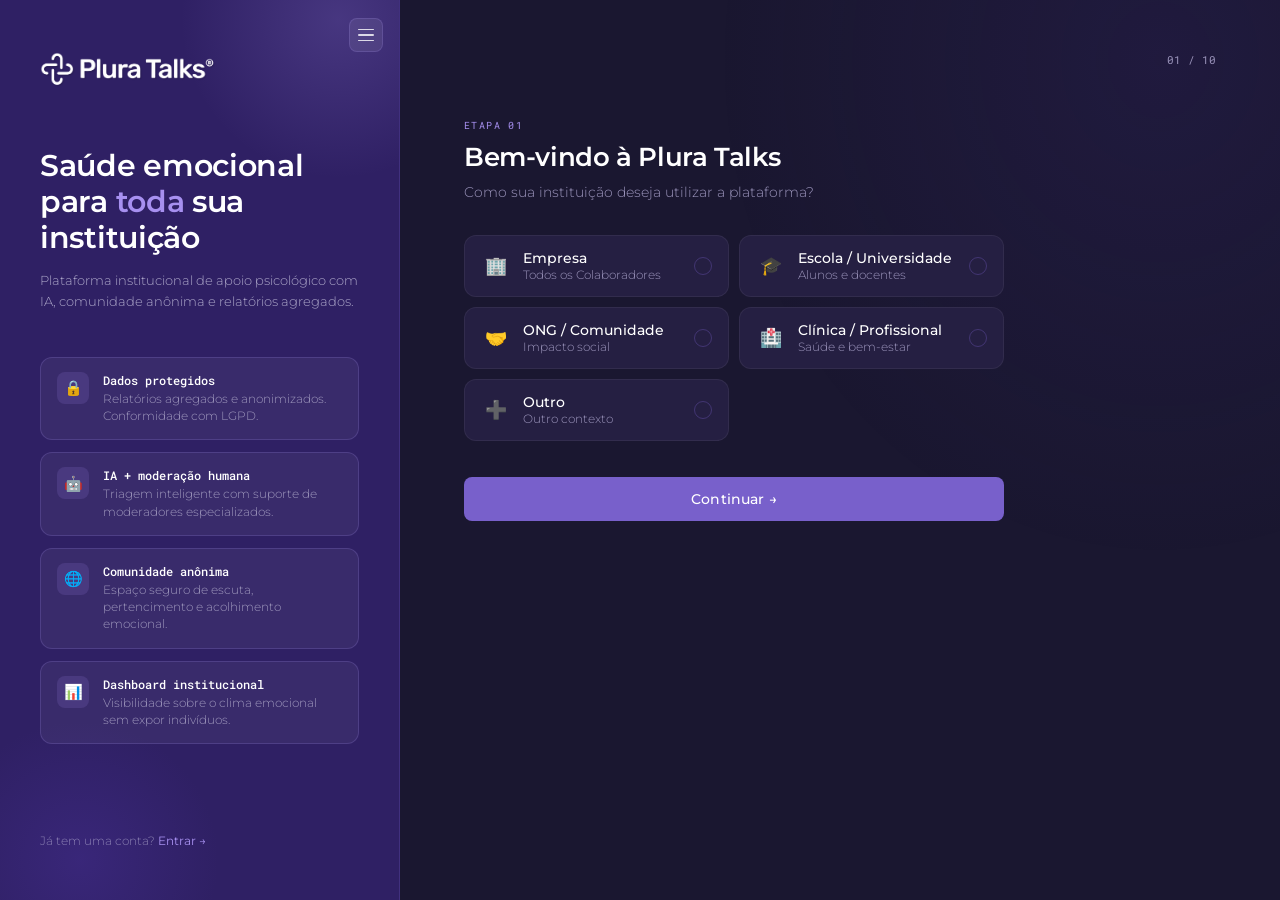
==== index.html @ 96a590ae "Add Fatores de Risco Organizacional component replacing Segmentação por Setor - New table with FATOR" ====
<!DOCTYPE html>
<html lang="pt-BR">
<head>
<meta charset="UTF-8">
<meta name="viewport" content="width=device-width, initial-scale=1.0">
<title>PluraTalks</title>
<link rel="preconnect" href="https://fonts.googleapis.com">
<link href="https://fonts.googleapis.com/css2?family=Roboto+Mono:wght@300;400;500&family=Montserrat:wght@300;400;500;600;700&display=swap" rel="stylesheet">
<style>
  /* ═══════════════════════════════════════
     WORKSPACE CSS (applied globally)
  ═══════════════════════════════════════ */

  :root {
    --font-heading: 'Tahoma', 'Segoe UI', sans-serif;
    --font-body:    'Montserrat', 'Helvetica Neue', sans-serif;
    --bg: #1a1730;
    --surface: #201d3a;
    --surface2: #2a2550;
    --border: rgba(120,96,203,0.15);
    --accent: #7860CB;
    --accent2: #A790F0;
    --accent3: #BEBEBE;
    --warn: #f07878;
    --ok: #34d399;
    --text: #f0eeff;
    --muted: #9b94bb;
    --sidebar-w: 240px;
    --p1: #2F2064;
    --p2: #432D8E;
  }

  * { margin: 0; padding: 0; box-sizing: border-box; }

  body {
    font-family: var(--font-body);
    font-weight: 300;
    background: var(--bg);
    color: var(--text);
    min-height: 100vh;
    display: flex;
    overflow: auto;
  }

  /* ── SIDEBAR ── */
  .sidebar {
    width: var(--sidebar-w);
    height: 100vh;
    background: var(--p1);
    border-right: 1px solid rgba(120,96,203,0.25);
    display: flex;
    flex-direction: column;
    flex-shrink: 0;
    position: relative;
    z-index: 10;
  }

  .sidebar-logo {
    padding: 28px 24px 24px;
    border-bottom: 1px solid var(--border);
  }

  .logo-mark {
    font-family: var(--font-heading);
    font-size: 16px;
    font-weight: 500;
    color: #fff;
    letter-spacing: 0.04em;
  }

  .logo-sub {
    font-size: 10px;
    color: var(--muted);
    letter-spacing: 2px;
    text-transform: uppercase;
    margin-top: 2px;
  }

  .sidebar-nav {
    flex: 1;
    padding: 16px 0;
    overflow-y: auto;
  }

  .nav-section-label {
    font-size: 10px;
    letter-spacing: 2px;
    text-transform: uppercase;
    color: var(--muted);
    padding: 12px 24px 6px;
  }

  .nav-item {
    display: flex;
    align-items: center;
    gap: 12px;
    padding: 11px 24px;
    cursor: pointer;
    transition: all 0.18s;
    border-left: 2px solid transparent;
    color: var(--muted);
    font-size: 14px;
    font-weight: 400;
    position: relative;
  }

  .nav-item:hover { color: var(--text); background: rgba(255,255,255,0.03); }

  .nav-item.active {
    color: var(--accent);
    border-left-color: var(--accent);
    background: rgba(120, 96, 203, 0.06);
    font-weight: 500;
  }

  .nav-icon { font-size: 16px; width: 20px; text-align: center; }

  .nav-badge {
    margin-left: auto;
    background: var(--warn);
    color: #fff;
    font-size: 10px;
    font-weight: 700;
    border-radius: 99px;
    padding: 1px 6px;
  }

  .sidebar-footer {
    padding: 16px 24px;
    border-top: 1px solid var(--border);
    display: flex;
    align-items: center;
    gap: 10px;
  }

  .avatar {
    width: 34px; height: 34px;
    border-radius: 50%;
    background: linear-gradient(135deg, var(--accent), var(--accent2));
    display: flex; align-items: center; justify-content: center;
    font-size: 13px; font-weight: 700; color: #1a1730;
    flex-shrink: 0;
  }

  .avatar-info { flex: 1; min-width: 0; }
  .avatar-name { font-size: 13px; font-weight: 500; white-space: nowrap; overflow: hidden; text-overflow: ellipsis; }
  .avatar-role { font-size: 11px; color: var(--muted); }

  /* ── GESTOR MODAL ── */
  .gestor-backdrop {
    position: fixed; inset: 0;
    background: rgba(10,8,25,0.75);
    backdrop-filter: blur(4px);
    z-index: 2000;
    display: flex; align-items: center; justify-content: center;
    opacity: 0; pointer-events: none;
    transition: opacity 0.25s ease;
  }
  .gestor-backdrop.open { opacity: 1; pointer-events: all; }
  .gestor-card {
    background: var(--surface);
    border: 1px solid rgba(120,96,203,0.25);
    border-radius: 18px;
    width: 100%; max-width: 400px;
    padding: 32px 28px 28px;
    box-shadow: 0 24px 60px rgba(0,0,0,0.5);
    position: relative;
    text-align: center;
    overflow: visible;
    transform: translateY(20px) scale(0.97);
    opacity: 0;
    transition: transform 0.3s cubic-bezier(0.34,1.42,0.64,1), opacity 0.25s ease;
  }
  .gestor-backdrop.open .gestor-card { transform: translateY(0) scale(1); opacity: 1; }
  .gestor-close {
    position: absolute; top: 16px; right: 16px;
    width: 30px; height: 30px; border-radius: 50%;
    background: var(--surface2); border: 1px solid var(--border);
    color: var(--muted); font-size: 14px; cursor: pointer;
    display: flex; align-items: center; justify-content: center;
    transition: all 0.18s;
  }
  .gestor-close:hover { color: var(--text); border-color: rgba(255,255,255,0.2); }
  .gestor-luma {
    position: absolute; top: -64px; left: 50%;
    transform: translateX(-50%);
    width: 96px;
    filter: drop-shadow(0 8px 20px rgba(120,96,203,0.4));
    animation: luma-float 3.5s ease-in-out infinite;
  }
  .gestor-title {
    font-family: var(--font-heading); font-size: 16px; font-weight: 600;
    margin-bottom: 6px;
  }
  .gestor-sub { font-size: 13px; color: var(--muted); line-height: 1.6; margin-bottom: 22px; }
  .gestor-field { text-align: left; margin-bottom: 16px; }
  .gestor-field label {
    display: block; font-size: 11px; font-weight: 500; color: var(--muted);
    text-transform: uppercase; letter-spacing: 1px; margin-bottom: 6px;
  }
  .gestor-field input {
    width: 100%; background: var(--surface2);
    border: 1px solid var(--border); border-radius: 10px;
    padding: 11px 14px; font-size: 13px;
    font-family: var(--font-body); color: var(--text); outline: none;
    transition: border-color 0.2s, box-shadow 0.2s;
  }
  .gestor-field input:focus {
    border-color: var(--accent);
    box-shadow: 0 0 0 3px rgba(120,96,203,0.15);
  }
  .gestor-field input::placeholder { color: var(--muted); opacity: 0.5; }
  .gestor-btn {
    width: 100%; padding: 12px;
    background: linear-gradient(135deg, var(--accent), #5a44b0);
    border: none; border-radius: 10px; color: #fff;
    font-family: var(--font-body); font-size: 13.5px; font-weight: 600;
    cursor: pointer; transition: opacity 0.18s, transform 0.18s;
  }
  .gestor-btn:hover { opacity: 0.9; transform: translateY(-1px); }
  .gestor-confirm-highlight {
    background: var(--surface2); border: 1px solid var(--border);
    border-radius: 10px; padding: 10px 14px;
    font-size: 13px; color: var(--accent2);
    margin-bottom: 20px; word-break: break-all;
  }
  .gestor-confirm-actions { display: flex; gap: 10px; }
  .gestor-confirm-actions .btn { flex: 1; }
  .gestor-success-title {
    font-family: var(--font-heading); font-size: 16px; font-weight: 600;
    margin: 56px 0 6px;
  }
  /* ── CAMPANHA CARD INTERATIVO ── */
  .campanha-card {
    background: var(--surface2); border-radius: 10px; padding: 16px;
    cursor: pointer; transition: all 0.22s ease;
    overflow: hidden; max-height: 200px;
  }
  .campanha-card:hover { filter: brightness(1.08); transform: translateY(-1px); }
  .campanha-card.desativada { opacity: 0.42; filter: grayscale(0.5); }
  .campanha-card.removing {
    opacity: 0; transform: translateX(16px);
    max-height: 0; padding: 0; margin: 0;
    transition: all 0.28s ease;
  }

  /* ── CAMPANHA DETAIL MODAL ── */
  .cd-backdrop {
    position: fixed; inset: 0; background: rgba(10,8,25,0.7);
    backdrop-filter: blur(4px); z-index: 2050;
    display: flex; align-items: center; justify-content: center;
    opacity: 0; pointer-events: none; transition: opacity 0.22s;
  }
  .cd-backdrop.open { opacity: 1; pointer-events: all; }
  .cd-card {
    background: var(--surface); border: 1px solid rgba(120,96,203,0.25);
    border-radius: 16px; width: 100%; max-width: 420px;
    padding: 28px; box-shadow: 0 20px 50px rgba(0,0,0,0.45);
    transform: translateY(16px) scale(0.97);
    transition: transform 0.26s cubic-bezier(0.34,1.56,0.64,1), opacity 0.22s;
    opacity: 0;
  }
  .cd-backdrop.open .cd-card { transform: translateY(0) scale(1); opacity: 1; }
  .cd-header { display: flex; align-items: flex-start; justify-content: space-between; margin-bottom: 20px; gap: 12px; }
  .cd-title  { font-family: var(--font-heading); font-size: 16px; font-weight: 600; }
  .cd-rows   { display: flex; flex-direction: column; gap: 8px; margin-bottom: 20px; }
  .cd-row    { display: flex; justify-content: space-between; align-items: flex-start;
               padding: 9px 12px; background: var(--surface2); border: 1px solid var(--border);
               border-radius: 8px; gap: 12px; }
  .cd-key    { font-size: 12px; color: var(--muted); white-space: nowrap; }
  .cd-val    { font-size: 12px; font-weight: 500; text-align: right; }
  .cd-actions { display: flex; gap: 8px; }
  .cd-btn-deactivate {
    flex: 1; background: transparent; border: 1px solid var(--border);
    color: var(--muted); font-family: var(--font-body); font-size: 12px;
    padding: 9px 14px; border-radius: 8px; cursor: pointer; transition: all 0.18s;
  }
  .cd-btn-deactivate:hover { border-color: var(--warn); color: var(--warn); background: rgba(245,158,11,0.07); }
  .cd-btn-delete {
    flex: 1; background: transparent; border: 1px solid var(--border);
    color: var(--muted); font-family: var(--font-body); font-size: 12px;
    padding: 9px 14px; border-radius: 8px; cursor: pointer; transition: all 0.18s;
  }
  .cd-btn-delete:hover  { border-color: #f07878; color: #f07878; background: rgba(240,120,120,0.07); }
  .cd-delete-confirm {
    display: none; margin-top: 14px; padding: 14px; background: rgba(240,120,120,0.08);
    border: 1px solid rgba(240,120,120,0.25); border-radius: 10px; text-align: center;
  }
  .cd-delete-confirm-text { font-size: 13px; margin-bottom: 12px; }
  .cd-delete-actions { display: flex; gap: 8px; }

  /* ── NOVA CAMPANHA ── */
  .nc-modal { max-width: 580px; }
  .nc-progress {
    display: flex; align-items: center; gap: 0;
    margin-bottom: 28px;
  }
  .nc-step-dot {
    display: flex; flex-direction: column; align-items: center; gap: 5px; flex: 1;
  }
  .nc-dot {
    width: 28px; height: 28px; border-radius: 50%;
    border: 2px solid var(--border); background: var(--surface2);
    display: flex; align-items: center; justify-content: center;
    font-size: 11px; font-weight: 700; color: var(--muted);
    transition: all 0.3s ease; position: relative; z-index: 1;
  }
  .nc-dot.active { border-color: var(--accent2); background: var(--accent2); color: #fff; }
  .nc-dot.done   { border-color: var(--ok); background: var(--ok); color: #fff; }
  .nc-step-label { font-size: 10px; color: var(--muted); text-align: center; white-space: nowrap; }
  .nc-step-label.active { color: var(--accent2); font-weight: 600; }
  .nc-connector {
    flex: 1; height: 2px; background: var(--border);
    transition: background 0.3s ease; margin-bottom: 18px;
  }
  .nc-connector.done { background: var(--ok); }

  .nc-type-grid {
    display: grid; grid-template-columns: 1fr 1fr 1fr;
    gap: 10px; margin-bottom: 4px;
  }
  .nc-type-card {
    background: var(--surface2); border: 2px solid var(--border);
    border-radius: 12px; padding: 16px 12px; cursor: pointer;
    text-align: center; transition: all 0.2s;
  }
  .nc-type-card:hover { border-color: rgba(139,92,246,0.4); background: rgba(139,92,246,0.06); }
  .nc-type-card.selected { border-color: var(--accent2); background: rgba(139,92,246,0.1); }
  .nc-type-icon { font-size: 24px; margin-bottom: 8px; }
  .nc-type-name { font-size: 12px; font-weight: 600; margin-bottom: 3px; }
  .nc-type-desc { font-size: 11px; color: var(--muted); line-height: 1.4; }

  .nc-field { display: flex; flex-direction: column; gap: 6px; margin-bottom: 14px; }
  .nc-label { font-size: 12px; color: var(--muted); font-weight: 500; }
  .nc-input, .nc-select, .nc-textarea {
    width: 100%; background: var(--surface2); border: 1px solid var(--border);
    border-radius: 8px; padding: 10px 14px; color: var(--text);
    font-family: 'Montserrat', sans-serif; font-size: 13px; outline: none;
    transition: border-color 0.18s; box-sizing: border-box;
  }
  .nc-input:focus, .nc-select:focus, .nc-textarea:focus { border-color: var(--accent2); }
  .nc-textarea { resize: none; }
  .nc-row { display: grid; grid-template-columns: 1fr 1fr; gap: 12px; }

  .nc-tom-grid { display: grid; grid-template-columns: 1fr 1fr; gap: 8px; }
  .nc-tom-card {
    background: var(--surface2); border: 2px solid var(--border);
    border-radius: 10px; padding: 12px; cursor: pointer;
    transition: all 0.18s; display: flex; align-items: center; gap: 10px;
  }
  .nc-tom-card:hover { border-color: rgba(139,92,246,0.4); }
  .nc-tom-card.selected { border-color: var(--accent2); background: rgba(139,92,246,0.08); }
  .nc-tom-icon { font-size: 18px; flex-shrink: 0; }
  .nc-tom-text { font-size: 12px; font-weight: 600; }
  .nc-tom-sub  { font-size: 11px; color: var(--muted); }

  .nc-freq-grid { display: grid; grid-template-columns: 1fr 1fr 1fr; gap: 8px; }
  .nc-freq-card {
    background: var(--surface2); border: 2px solid var(--border);
    border-radius: 10px; padding: 12px 8px; cursor: pointer;
    text-align: center; transition: all 0.18s;
  }
  .nc-freq-card:hover { border-color: rgba(139,92,246,0.4); }
  .nc-freq-card.selected { border-color: var(--accent2); background: rgba(139,92,246,0.08); }
  .nc-freq-icon { font-size: 18px; margin-bottom: 4px; }
  .nc-freq-name { font-size: 12px; font-weight: 600; }

  .nc-toggle-row {
    display: flex; align-items: center; justify-content: space-between;
    padding: 12px 14px; background: var(--surface2); border: 1px solid var(--border);
    border-radius: 8px; margin-bottom: 14px;
  }
  .nc-toggle-label { font-size: 13px; font-weight: 500; }
  .nc-toggle-sub { font-size: 11px; color: var(--muted); }

  .nc-review-section { margin-bottom: 20px; }
  .nc-review-title {
    font-size: 10px; font-weight: 700; letter-spacing: 1.4px;
    text-transform: uppercase; color: var(--muted); margin-bottom: 10px;
  }
  .nc-review-grid { display: flex; flex-direction: column; gap: 8px; }
  .nc-review-row {
    display: flex; justify-content: space-between; align-items: flex-start;
    padding: 10px 14px; background: var(--surface2); border: 1px solid var(--border);
    border-radius: 8px; gap: 12px;
  }
  .nc-review-key { font-size: 12px; color: var(--muted); white-space: nowrap; }
  .nc-review-val { font-size: 12px; font-weight: 500; text-align: right; }

  @keyframes lumaFloat {
    0%, 100% { transform: translateX(-50%) translateY(0); }
    50%       { transform: translateX(-50%) translateY(-10px); }
  }
  .cal-nav-btn {
    background: var(--surface2); border: 1px solid var(--border);
    color: var(--text); border-radius: 8px; width: 28px; height: 28px;
    cursor: pointer; font-size: 16px; display: flex; align-items: center;
    justify-content: center; transition: background 0.15s; padding: 0;
  }
  .cal-nav-btn:hover { background: var(--surface3, var(--border)); }
  .cal-wd { font-size: 10px; color: var(--muted); text-align: center; padding: 2px 0; }
  .cal-day {
    text-align: center; font-size: 12px; padding: 6px 2px; border-radius: 7px;
    cursor: pointer; transition: background 0.15s, color 0.15s;
  }
  .cal-day:hover:not(.cal-day-empty):not(.cal-day-past) { background: var(--surface2); }
  .cal-day-empty { cursor: default; }
  .cal-day-past { color: var(--muted); opacity: 0.45; cursor: default; }
  .cal-day-today { font-weight: 700; color: var(--accent2); }
  .cal-day-selected { background: var(--accent2) !important; color: #fff !important; font-weight: 600; }
  .gestor-success-sub { font-size: 13px; color: var(--muted); line-height: 1.6; margin-bottom: 24px; }
  .gestor-item {
    background: var(--surface2); border: 1px solid var(--border);
    border-radius: 10px; padding: 14px;
    display: flex; align-items: center; gap: 12px;
    transition: opacity 0.22s ease, transform 0.22s ease, max-height 0.28s ease, margin 0.22s ease, padding 0.22s ease;
    overflow: hidden; max-height: 100px;
  }
  .gestor-item.removing {
    opacity: 0; transform: translateX(12px);
    max-height: 0; padding-top: 0; padding-bottom: 0; margin: 0;
  }
  .gestor-remove-btn {
    background: transparent; border: 1px solid transparent;
    color: var(--muted); font-size: 11px; cursor: pointer;
    padding: 5px 10px; border-radius: 8px;
    font-family: var(--font-body); white-space: nowrap;
    transition: all 0.18s; flex-shrink: 0;
  }
  .gestor-remove-btn:hover { color: #f07878; border-color: rgba(240,120,120,0.3); background: rgba(240,120,120,0.08); }

  /* ── GERENCIAR MODAL ── */
  .gerenciar-backdrop {
    position: fixed; inset: 0;
    background: rgba(10,8,25,0.75);
    backdrop-filter: blur(4px);
    z-index: 2000;
    display: flex; align-items: center; justify-content: center;
    opacity: 0; pointer-events: none;
    transition: opacity 0.25s ease;
  }
  .gerenciar-backdrop.open { opacity: 1; pointer-events: all; }
  .gerenciar-card {
    background: var(--surface);
    border: 1px solid rgba(120,96,203,0.25);
    border-radius: 18px;
    width: 100%; max-width: 460px;
    max-height: 82vh;
    display: flex; flex-direction: column;
    box-shadow: 0 24px 60px rgba(0,0,0,0.5);
    transform: translateY(20px) scale(0.97);
    opacity: 0;
    transition: transform 0.3s cubic-bezier(0.34,1.42,0.64,1), opacity 0.25s ease;
  }
  .gerenciar-backdrop.open .gerenciar-card { transform: translateY(0) scale(1); opacity: 1; }
  .gerenciar-header {
    display: flex; align-items: center; justify-content: space-between;
    padding: 24px 24px 16px;
    border-bottom: 1px solid var(--border);
    flex-shrink: 0;
  }
  .gerenciar-header-title { font-family: var(--font-heading); font-size: 15px; font-weight: 600; }
  .gerenciar-header-sub { font-size: 12px; color: var(--muted); margin-top: 2px; }
  .gerenciar-close {
    width: 30px; height: 30px; border-radius: 50%;
    background: var(--surface2); border: 1px solid var(--border);
    color: var(--muted); font-size: 14px; cursor: pointer;
    display: flex; align-items: center; justify-content: center;
    transition: all 0.18s; flex-shrink: 0;
  }
  .gerenciar-close:hover { color: var(--text); border-color: rgba(255,255,255,0.2); }
  .gerenciar-list {
    overflow-y: auto; flex: 1;
    padding: 12px 16px;
    display: flex; flex-direction: column; gap: 6px;
  }
  .gerenciar-list::-webkit-scrollbar { width: 4px; }
  .gerenciar-list::-webkit-scrollbar-thumb { background: rgba(120,96,203,0.3); border-radius: 4px; }
  .member-row {
    display: flex; align-items: center; gap: 12px;
    padding: 10px 12px;
    border-radius: 10px;
    background: var(--surface2);
    border: 1px solid var(--border);
    transition: opacity 0.2s ease, transform 0.2s ease, margin 0.2s ease, padding 0.2s ease, border 0.2s ease;
  }
  .member-row.removing {
    opacity: 0; transform: translateX(12px);
    margin-top: 0; margin-bottom: 0;
    padding-top: 0; padding-bottom: 0;
    border-width: 0; pointer-events: none;
    max-height: 0; overflow: hidden;
  }
  .member-avatar {
    width: 30px; height: 30px; border-radius: 50%;
    background: linear-gradient(135deg, var(--accent), #5a44b0);
    display: flex; align-items: center; justify-content: center;
    font-size: 11px; font-weight: 700; color: #fff; flex-shrink: 0;
  }
  .member-email { flex: 1; font-size: 13px; color: var(--text); }
  .member-remove {
    width: 26px; height: 26px; border-radius: 50%;
    background: transparent; border: 1px solid transparent;
    color: var(--muted); font-size: 14px; cursor: pointer;
    display: flex; align-items: center; justify-content: center;
    transition: all 0.18s; flex-shrink: 0;
  }
  .member-remove:hover { background: rgba(240,120,120,0.12); border-color: rgba(240,120,120,0.3); color: #f07878; }
  .gerenciar-add-row {
    padding: 12px 16px 16px;
    border-top: 1px solid var(--border);
    flex-shrink: 0;
  }
  .gerenciar-add-btn {
    width: 100%; padding: 10px;
    background: rgba(120,96,203,0.08);
    border: 1px dashed rgba(120,96,203,0.35);
    border-radius: 10px; color: var(--accent2);
    font-family: var(--font-body); font-size: 13px;
    cursor: pointer; transition: all 0.18s;
  }
  .gerenciar-add-btn:hover { background: rgba(120,96,203,0.15); border-color: var(--accent); }
  .gerenciar-input-row {
    display: none;
    gap: 8px; align-items: center;
  }
  .gerenciar-input-row.visible { display: flex; }
  .gerenciar-input-row input {
    flex: 1; background: var(--surface2);
    border: 1px solid var(--border); border-radius: 10px;
    padding: 9px 12px; font-size: 13px;
    font-family: var(--font-body); color: var(--text); outline: none;
    transition: border-color 0.2s, box-shadow 0.2s;
  }
  .gerenciar-input-row input:focus {
    border-color: var(--accent);
    box-shadow: 0 0 0 3px rgba(120,96,203,0.15);
  }
  .gerenciar-input-row input::placeholder { color: var(--muted); opacity: 0.5; }
  .gerenciar-send {
    padding: 9px 16px;
    background: linear-gradient(135deg, var(--accent), #5a44b0);
    border: none; border-radius: 10px;
    color: #fff; font-family: var(--font-body); font-size: 13px;
    font-weight: 600; cursor: pointer;
    transition: opacity 0.18s, transform 0.18s; white-space: nowrap;
  }
  .gerenciar-send:hover { opacity: 0.9; transform: translateY(-1px); }
  .gerenciar-toast {
    font-size: 12px; color: var(--ok);
    margin-top: 8px; text-align: center;
    opacity: 0; transition: opacity 0.3s;
  }
  .gerenciar-toast.visible { opacity: 1; }

  /* ── REENVIAR MODAL ── */
  .reenviar-backdrop {
    position: fixed;
    inset: 0;
    background: rgba(10,8,25,0.75);
    backdrop-filter: blur(4px);
    z-index: 2000;
    display: flex;
    align-items: center;
    justify-content: center;
    opacity: 0;
    pointer-events: none;
    transition: opacity 0.25s ease;
  }
  .reenviar-backdrop.open { opacity: 1; pointer-events: all; }
  .reenviar-card {
    background: var(--surface);
    border: 1px solid rgba(120,96,203,0.25);
    border-radius: 18px;
    width: 100%;
    max-width: 380px;
    padding: 32px 28px 28px;
    box-shadow: 0 24px 60px rgba(0,0,0,0.5);
    position: relative;
    text-align: center;
    transform: translateY(20px) scale(0.97);
    opacity: 0;
    transition: transform 0.3s cubic-bezier(0.34,1.42,0.64,1), opacity 0.25s ease;
    overflow: visible;
  }
  .reenviar-backdrop.open .reenviar-card { transform: translateY(0) scale(1); opacity: 1; }
  .reenviar-luma {
    position: absolute;
    top: -48px;
    left: 50%;
    transform: translateX(-50%);
    width: 100px;
    filter: drop-shadow(0 8px 20px rgba(120,96,203,0.4));
    animation: luma-float 3.5s ease-in-out infinite;
    display: none;
  }
  .reenviar-luma.visible { display: block; }
  .reenviar-close {
    position: absolute;
    top: 16px; right: 16px;
    width: 30px; height: 30px;
    border-radius: 50%;
    background: var(--surface2);
    border: 1px solid var(--border);
    color: var(--muted);
    font-size: 14px;
    cursor: pointer;
    display: flex; align-items: center; justify-content: center;
    transition: all 0.18s;
  }
  .reenviar-close:hover { color: var(--text); border-color: rgba(255,255,255,0.2); }
  .reenviar-icon { font-size: 36px; margin-bottom: 14px; }
  .reenviar-title {
    font-family: var(--font-heading);
    font-size: 16px;
    font-weight: 600;
    margin-bottom: 8px;
  }
  .reenviar-sub {
    font-size: 13px;
    color: var(--muted);
    line-height: 1.6;
    margin-bottom: 24px;
  }
  .reenviar-actions { display: flex; gap: 10px; justify-content: center; }
  .reenviar-actions .btn { min-width: 110px; }

  /* ── INVITE MODAL ── */
  .invite-backdrop {
    position: fixed;
    inset: 0;
    background: rgba(10,8,25,0.75);
    backdrop-filter: blur(4px);
    z-index: 2000;
    display: flex;
    align-items: center;
    justify-content: center;
    opacity: 0;
    pointer-events: none;
    transition: opacity 0.25s ease;
  }
  .invite-backdrop.open {
    opacity: 1;
    pointer-events: all;
  }
  .invite-card {
    background: var(--surface);
    border: 1px solid rgba(120,96,203,0.25);
    border-radius: 18px;
    width: 100%;
    max-width: 420px;
    padding: 32px 32px 28px;
    box-shadow: 0 24px 60px rgba(0,0,0,0.5);
    position: relative;
    transform: translateY(20px) scale(0.97);
    opacity: 0;
    transition: transform 0.3s cubic-bezier(0.34,1.42,0.64,1), opacity 0.25s ease;
  }
  .invite-backdrop.open .invite-card {
    transform: translateY(0) scale(1);
    opacity: 1;
  }
  .invite-card-title {
    font-family: var(--font-heading);
    font-size: 16px;
    font-weight: 600;
    margin-bottom: 4px;
  }
  .invite-card-sub {
    font-size: 12px;
    color: var(--muted);
    margin-bottom: 24px;
  }
  .invite-field {
    margin-bottom: 6px;
  }
  .invite-field label {
    display: block;
    font-size: 11px;
    font-weight: 500;
    color: var(--muted);
    text-transform: uppercase;
    letter-spacing: 1px;
    margin-bottom: 6px;
  }
  .invite-field input {
    width: 100%;
    background: var(--surface2);
    border: 1px solid var(--border);
    border-radius: 10px;
    padding: 11px 14px;
    font-size: 13px;
    font-family: var(--font-body);
    color: var(--text);
    outline: none;
    transition: border-color 0.2s, box-shadow 0.2s;
  }
  .invite-field input:focus {
    border-color: var(--accent);
    box-shadow: 0 0 0 3px rgba(120,96,203,0.15);
  }
  .invite-field input::placeholder { color: var(--muted); opacity: 0.5; }
  .invite-cpf-link {
    font-size: 12px;
    color: var(--accent2);
    cursor: pointer;
    margin-top: 10px;
    display: inline-block;
    text-decoration: underline;
    text-underline-offset: 3px;
    transition: color 0.15s;
  }
  .invite-cpf-link:hover { color: #fff; }
  .invite-cpf-row {
    display: none;
    margin-top: 14px;
  }
  .invite-cpf-row.visible { display: block; }
  .invite-send-btn {
    width: 100%;
    padding: 12px;
    margin-top: 20px;
    background: linear-gradient(135deg, var(--accent), #5a44b0);
    border: none;
    border-radius: 10px;
    color: #fff;
    font-family: var(--font-body);
    font-size: 13.5px;
    font-weight: 600;
    cursor: pointer;
    transition: opacity 0.2s, transform 0.18s;
  }
  .invite-send-btn:hover  { opacity: 0.9; transform: translateY(-1px); }
  .invite-send-btn:active { transform: translateY(0); }
  .invite-close-btn {
    position: absolute;
    top: 20px;
    right: 24px;
    width: 30px; height: 30px;
    border-radius: 50%;
    background: var(--surface2);
    border: 1px solid var(--border);
    color: var(--muted);
    font-size: 14px;
    cursor: pointer;
    display: flex; align-items: center; justify-content: center;
    transition: all 0.18s;
  }
  .invite-close-btn:hover { color: var(--text); border-color: rgba(255,255,255,0.2); }
  .invite-success {
    display: none;
    text-align: center;
    padding: 12px 0 28px;
  }
  .invite-success.visible { display: block; }
  .invite-success-icon {
    font-size: 48px;
    margin-bottom: 14px;
    animation: popIn 0.4s cubic-bezier(0.34,1.56,0.64,1);
  }
  @keyframes popIn {
    from { transform: scale(0.4); opacity: 0; }
    to   { transform: scale(1);   opacity: 1; }
  }
  .invite-success-title {
    font-family: var(--font-heading);
    font-size: 16px;
    font-weight: 600;
    margin-bottom: 6px;
  }
  .invite-success-sub {
    font-size: 13px;
    color: var(--muted);
    line-height: 1.6;
  }

  /* ── PLAYBOOK MODAL ── */
  .modal-backdrop {
    position: fixed;
    inset: 0;
    background: rgba(10, 8, 25, 0.75);
    backdrop-filter: blur(4px);
    z-index: 2000;
    display: flex;
    align-items: center;
    justify-content: center;
    opacity: 0;
    pointer-events: none;
    transition: opacity 0.25s ease;
  }
  .modal-backdrop.open {
    opacity: 1;
    pointer-events: all;
  }
  .modal {
    background: var(--surface);
    border: 1px solid rgba(120,96,203,0.25);
    border-radius: 18px;
    width: 100%;
    max-width: 620px;
    max-height: 88vh;
    overflow-y: auto;
    padding: 32px;
    box-shadow: 0 24px 60px rgba(0,0,0,0.5);
    transform: translateY(20px) scale(0.98);
    transition: transform 0.28s cubic-bezier(0.34,1.56,0.64,1), opacity 0.25s ease;
    opacity: 0;
  }
  .modal-backdrop.open .modal {
    transform: translateY(0) scale(1);
    opacity: 1;
  }
  .modal-header {
    display: flex;
    align-items: flex-start;
    justify-content: space-between;
    gap: 16px;
    margin-bottom: 24px;
  }
  .modal-title {
    font-family: var(--font-heading);
    font-size: 17px;
    font-weight: 600;
    line-height: 1.3;
    margin-bottom: 8px;
  }
  .modal-close {
    background: var(--surface2);
    border: 1px solid var(--border);
    color: var(--muted);
    width: 32px; height: 32px;
    border-radius: 50%;
    cursor: pointer;
    font-size: 16px;
    display: flex; align-items: center; justify-content: center;
    flex-shrink: 0;
    transition: all 0.18s;
  }
  .modal-close:hover { color: var(--text); border-color: rgba(255,255,255,0.2); }
  .modal-section-label {
    font-size: 10px;
    font-weight: 600;
    letter-spacing: 1.5px;
    text-transform: uppercase;
    color: var(--muted);
    margin-bottom: 12px;
  }
  .modal-diagnosis {
    background: var(--surface2);
    border-radius: 10px;
    padding: 14px 16px;
    font-size: 13px;
    color: var(--muted);
    line-height: 1.6;
    margin-bottom: 24px;
    border-left: 3px solid var(--accent);
  }
  .modal-actions-grid {
    display: grid;
    grid-template-columns: 1fr 1fr;
    gap: 10px;
    margin-bottom: 24px;
  }
  .modal-action-card {
    background: var(--surface2);
    border: 1px solid var(--border);
    border-radius: 12px;
    padding: 16px;
    transition: border-color 0.18s, transform 0.18s;
  }
  .modal-action-card:hover { border-color: rgba(120,96,203,0.4); transform: translateY(-2px); }
  .modal-action-icon { font-size: 22px; margin-bottom: 8px; }
  .modal-action-title { font-size: 13px; font-weight: 600; margin-bottom: 4px; }
  .modal-action-desc { font-size: 12px; color: var(--muted); line-height: 1.5; }
  .modal-tips { display: flex; flex-direction: column; gap: 8px; margin-bottom: 28px; }
  .modal-tip {
    display: flex; align-items: flex-start; gap: 10px;
    font-size: 13px; color: var(--muted); line-height: 1.5;
  }
  .modal-tip-dot {
    width: 6px; height: 6px; border-radius: 50%;
    background: var(--accent2); flex-shrink: 0; margin-top: 6px;
  }
  .modal-trilhas { display: flex; flex-direction: column; gap: 10px; margin-bottom: 28px; }
  .modal-trilha-card {
    display: flex; align-items: center; gap: 14px;
    background: var(--surface2); border: 1px solid var(--border);
    border-radius: 10px; padding: 12px 14px;
  }
  .modal-trilha-icon {
    font-size: 20px; width: 38px; height: 38px;
    background: linear-gradient(135deg, rgba(var(--accent-rgb,99,102,241),0.15), rgba(var(--accent2-rgb,139,92,246),0.15));
    border-radius: 10px; display: flex; align-items: center; justify-content: center; flex-shrink: 0;
  }
  .modal-trilha-info { flex: 1; }
  .modal-trilha-name { font-size: 13px; font-weight: 500; margin-bottom: 2px; }
  .modal-trilha-meta { font-size: 11px; color: var(--muted); }
  .modal-trilha-suggest {
    background: transparent; border: 1px solid var(--border);
    color: var(--accent2); font-size: 11px; font-family: var(--font-body);
    padding: 5px 10px; border-radius: 8px; cursor: pointer;
    white-space: nowrap; transition: all 0.18s; flex-shrink: 0;
  }
  .modal-trilha-suggest:hover { background: rgba(139,92,246,0.1); border-color: var(--accent2); }
  .modal-trilha-suggest.sent { color: var(--ok); border-color: var(--ok); pointer-events: none; }
  .modal-footer {
    display: flex; justify-content: flex-end; gap: 10px;
    padding-top: 20px;
    border-top: 1px solid var(--border);
  }

  /* ── REPORT MODAL extras ── */
  .report-metrics {
    display: grid;
    grid-template-columns: repeat(3, 1fr);
    gap: 10px;
    margin-bottom: 24px;
  }
  .report-metric-card {
    background: var(--surface2);
    border: 1px solid var(--border);
    border-radius: 12px;
    padding: 16px;
    text-align: center;
  }
  .report-metric-card .metric-before {
    font-size: 11px;
    color: var(--muted);
    margin-bottom: 2px;
    text-transform: uppercase;
    letter-spacing: 1px;
  }
  .report-metric-card .metric-arrow {
    font-size: 22px;
    font-family: var(--font-heading);
    font-weight: 700;
    line-height: 1.1;
    margin: 4px 0;
  }
  .report-metric-card .metric-label {
    font-size: 11px;
    color: var(--muted);
  }
  .report-timeline {
    display: flex;
    flex-direction: column;
    gap: 0;
    margin-bottom: 24px;
  }
  .report-timeline-item {
    display: flex;
    gap: 14px;
    align-items: flex-start;
    position: relative;
  }
  .report-timeline-item:not(:last-child)::before {
    content: '';
    position: absolute;
    left: 15px;
    top: 28px;
    width: 2px;
    height: calc(100% - 8px);
    background: var(--border);
  }
  .timeline-dot {
    width: 32px; height: 32px;
    border-radius: 50%;
    background: var(--surface2);
    border: 2px solid var(--ok);
    display: flex; align-items: center; justify-content: center;
    font-size: 13px;
    flex-shrink: 0;
    z-index: 1;
  }
  .timeline-content {
    padding: 4px 0 20px;
  }
  .timeline-date {
    font-size: 11px;
    color: var(--muted);
    margin-bottom: 2px;
    letter-spacing: 0.5px;
  }
  .timeline-action {
    font-size: 13px;
    font-weight: 500;
    margin-bottom: 2px;
  }
  .timeline-detail {
    font-size: 12px;
    color: var(--muted);
    line-height: 1.5;
  }

  /* ── PROFILE DROPDOWN ── */
  .profile-wrapper {
    position: relative;
  }
  .profile-wrapper .avatar {
    cursor: pointer;
  }
  .profile-dropdown {
    display: none;
    position: absolute;
    top: calc(100% + 8px);
    right: 0;
    background: var(--surface);
    border: 1px solid rgba(120,96,203,0.3);
    border-radius: 10px;
    min-width: 200px;
    box-shadow: 0 8px 24px rgba(0,0,0,0.4);
    z-index: 1000;
    overflow: hidden;
  }
  .profile-dropdown.open {
    display: block;
  }
  .profile-dropdown-item {
    display: flex;
    align-items: center;
    gap: 10px;
    padding: 12px 16px;
    font-size: 13px;
    color: var(--text);
    cursor: pointer;
    transition: background 0.15s;
  }
  .profile-dropdown-item:hover {
    background: rgba(120,96,203,0.15);
  }
  .profile-dropdown-item .nav-icon {
    font-size: 15px;
    opacity: 0.7;
  }

  /* ── MAIN ── */
  .main {
    flex: 1;
    display: flex;
    flex-direction: column;
    overflow: hidden;
    height: 100vh;
  }

  /* ── TOPBAR ── */
  .topbar {
    height: 64px;
    border-bottom: 1px solid var(--border);
    display: flex;
    align-items: center;
    padding: 0 32px;
    gap: 16px;
    background: var(--bg);
    flex-shrink: 0;
  }

  .topbar-title {
    font-family: var(--font-heading);
    font-size: 20px;
    font-weight: 500;
    flex: 1;
  }

  .topbar-title span { color: var(--muted); font-weight: 300; font-size: 15px; }

  .period-select {
    background: var(--surface);
    border: 1px solid var(--border);
    color: var(--text);
    padding: 7px 14px;
    border-radius: 8px;
    font-size: 13px;
    font-family: 'Montserrat', sans-serif;
    cursor: pointer;
    outline: none;
  }

  .btn {
    padding: 8px 18px;
    border-radius: 8px;
    font-size: 13px;
    font-family: 'Montserrat', sans-serif;
    font-weight: 500;
    cursor: pointer;
    border: none;
    transition: all 0.18s;
  }

  .btn-ghost {
    background: var(--surface);
    color: var(--text);
    border: 1px solid var(--border);
  }

  .btn-ghost:hover { background: var(--surface2); }

  .btn-primary {
    background: var(--accent);
    color: #1a1730;
  }

  .btn-primary:hover { opacity: 0.88; }

  .notif-btn {
    width: 36px; height: 36px;
    background: var(--surface);
    border: 1px solid var(--border);
    border-radius: 8px;
    display: flex; align-items: center; justify-content: center;
    cursor: pointer;
    position: relative;
    font-size: 16px;
  }

  .notif-dot {
    width: 8px; height: 8px;
    background: var(--warn);
    border-radius: 50%;
    position: absolute;
    top: 6px; right: 6px;
    border: 2px solid var(--bg);
  }

  /* ── CONTENT ── */
  .content {
    flex: 1;
    overflow-y: auto;
    padding: 32px;
    display: flex;
    flex-direction: column;
    gap: 28px;
  }

  /* ── METRIC CARDS ── */
  .metrics-row {
    display: grid;
    grid-template-columns: repeat(5, 1fr);
    gap: 14px;
  }

  .metric-card {
    background: var(--surface);
    border: 1px solid var(--border);
    border-radius: 14px;
    padding: 20px 20px 18px;
    position: relative;
    overflow: hidden;
    transition: border-color 0.2s;
    cursor: default;
  }

  .metric-card:hover { border-color: rgba(255,255,255,0.14); }

  .metric-card::before {
    content: '';
    position: absolute;
    top: 0; left: 0; right: 0;
    height: 2px;
  }

  .metric-card.green::before { background: var(--accent); }
  .metric-card.blue::before { background: var(--accent2); }
  .metric-card.orange::before { background: var(--accent3); }
  .metric-card.red::before { background: var(--warn); }
  .metric-card.purple::before { background: #c4a8ff; }

  .metric-label {
    font-size: 11px;
    color: var(--muted);
    text-transform: uppercase;
    letter-spacing: 1px;
    margin-bottom: 10px;
  }

  .metric-value {
    font-family: var(--font-heading);
    font-size: 32px;
    font-weight: 700;
    line-height: 1;
    margin-bottom: 6px;
  }

  .metric-card.green .metric-value { color: var(--accent); }
  .metric-card.blue .metric-value { color: var(--accent2); }
  .metric-card.orange .metric-value { color: var(--accent3); }
  .metric-card.red .metric-value { color: var(--warn); }
  .metric-card.purple .metric-value { color: #c4a8ff; }

  .metric-delta {
    font-size: 12px;
    color: var(--muted);
  }

  .delta-up { color: var(--accent); }
  .delta-down { color: var(--warn); }

  /* ── GRID 2COL ── */
  .grid-2 { display: grid; grid-template-columns: 1fr 1fr; gap: 20px; }
  .grid-3 { display: grid; grid-template-columns: 2fr 1fr; gap: 20px; }

  /* ── CARD ── */
  .card {
    background: var(--surface);
    border: 1px solid var(--border);
    border-radius: 14px;
    padding: 24px;
  }

  .card-header {
    display: flex;
    align-items: center;
    justify-content: space-between;
    margin-bottom: 20px;
  }

  .card-title {
    font-family: var(--font-heading);
    font-size: 16px;
    font-weight: 500;
  }

  .card-sub {
    font-size: 12px;
    color: var(--muted);
    margin-top: 2px;
  }

  .chip {
    font-size: 11px;
    padding: 4px 10px;
    border-radius: 99px;
    font-weight: 500;
    border: 1px solid;
  }

  .chip-green { color: var(--accent); border-color: rgba(120,96,203,0.3); background: rgba(120,96,203,0.08); }
  .chip-red { color: var(--warn); border-color: rgba(240,120,120,0.3); background: rgba(240,120,120,0.08); }
  .chip-blue { color: var(--accent2); border-color: rgba(167,144,240,0.3); background: rgba(167,144,240,0.08); }
  .chip-orange { color: var(--accent3); border-color: rgba(190,190,190,0.3); background: rgba(190,190,190,0.08); }

  /* ── SECTOR TABLE ── */
  .sector-table { width: 100%; border-collapse: collapse; }

  .sector-table th {
    font-size: 11px;
    color: var(--muted);
    text-transform: uppercase;
    letter-spacing: 1px;
    font-weight: 400;
    text-align: left;
    padding: 0 28px 12px 0;
    border-bottom: 1px solid var(--border);
  }

  .sector-table td {
    padding: 14px 28px 14px 0;
    font-size: 13px;
    border-bottom: 1px solid var(--border);
    vertical-align: middle;
  }

  .sector-table th:last-child,
  .sector-table td:last-child { padding-right: 0; }

  .sector-table tr:last-child td { border-bottom: none; }

  .sector-table tbody {
    transition: opacity 0.18s ease;
  }

  .stress-bar {
    display: flex;
    align-items: center;
    gap: 10px;
  }

  /* ── FATORES DE RISCO ── */
  .risk-table { width:100%; border-collapse:collapse; }
  .risk-table th {
    font-size:11px; color:var(--muted); text-transform:uppercase;
    letter-spacing:1px; font-weight:400; text-align:left;
    padding:0 16px 12px 0; border-bottom:1px solid var(--border);
  }
  .risk-table td {
    padding:13px 16px 13px 0; font-size:13px;
    border-bottom:1px solid var(--border); vertical-align:middle;
  }
  .risk-table th:last-child, .risk-table td:last-child { padding-right:0; }
  .risk-table tr:last-child td { border-bottom:none; }
  .risk-bar { display:flex; align-items:center; gap:8px; min-width:110px; }
  .risk-bar .bar-track { flex:1; height:6px; background:rgba(255,255,255,0.08); border-radius:3px; }
  .risk-bar .bar-fill { height:6px; border-radius:3px; transition:width 0.4s; }
  .risk-pct { font-size:12px; color:var(--muted); width:32px; text-align:right; }
  .trend-up   { color:#f07878; font-weight:600; font-size:12px; white-space:nowrap; }
  .trend-down { color:#34d399; font-weight:600; font-size:12px; white-space:nowrap; }
  .trend-stable { color:#e6c84e; font-weight:600; font-size:12px; white-space:nowrap; }
  .risk-action-btn {
    font-size:11px; font-family:var(--font-body); font-weight:500;
    background:rgba(120,96,203,0.15); color:var(--accent2);
    border:1px solid rgba(120,96,203,0.3); border-radius:6px;
    padding:5px 10px; cursor:pointer; white-space:nowrap; transition:all 0.18s;
  }
  .risk-action-btn:hover { background:rgba(120,96,203,0.28); }
  .risk-action-btn.activated {
    background:rgba(52,211,153,0.1); color:var(--ok);
    border-color:rgba(52,211,153,0.3); cursor:default; opacity:0.7;
  }
  .risk-setor-select {
    margin-top:8px; padding:7px 12px; background:var(--surface2);
    border:1px solid var(--border); border-radius:8px; color:var(--text);
    font-family:var(--font-body); font-size:13px; cursor:pointer; width:100%;
    display:none;
  }
  /* Risk action modal */
  .risk-modal-backdrop {
    position:fixed; inset:0; background:rgba(15,12,34,0.72); backdrop-filter:blur(4px);
    z-index:9000; display:none; align-items:center; justify-content:center;
  }
  .risk-modal-backdrop.open { display:flex; }
  .risk-modal-card {
    background:var(--surface); border:1px solid rgba(120,96,203,0.25);
    border-radius:16px; width:360px; max-width:90vw; text-align:center;
    overflow:visible; position:relative; padding:0 28px 28px;
  }
  .risk-modal-luma {
    display:block; width:90px; margin:-45px auto 16px;
    filter:drop-shadow(0 4px 16px rgba(120,96,203,0.4));
  }
  .risk-modal-title {
    font-size:15px; font-weight:600; color:var(--text); margin-bottom:8px;
  }
  .risk-modal-sub {
    font-size:13px; color:var(--muted); line-height:1.5; margin-bottom:20px;
  }
  .risk-modal-actions { display:flex; gap:10px; justify-content:center; }
  .risk-modal-confirm {
    background:var(--accent); color:#fff; border:none; border-radius:8px;
    padding:10px 22px; font-family:var(--font-body); font-size:13px;
    font-weight:600; cursor:pointer; transition:all 0.18s;
  }
  .risk-modal-confirm:hover { background:var(--accent2); }
  .risk-modal-cancel {
    background:transparent; color:var(--muted);
    border:1px solid rgba(120,96,203,0.25); border-radius:8px;
    padding:10px 22px; font-family:var(--font-body); font-size:13px;
    cursor:pointer; transition:all 0.18s;
  }
  .risk-modal-cancel:hover { border-color:var(--accent); color:var(--text); }

  .bar-track {
    flex: 1;
    height: 6px;
    background: rgba(255,255,255,0.07);
    border-radius: 99px;
    overflow: hidden;
  }

  .bar-fill {
    height: 100%;
    border-radius: 99px;
    transition: width 0.6s ease;
  }

  /* ── SENIORITY ── */
  .seniority-list { display: flex; flex-direction: column; gap: 14px; }

  .seniority-item { display: flex; flex-direction: column; gap: 6px; }

  .seniority-header { display: flex; justify-content: space-between; align-items: center; }

  .seniority-name { font-size: 13px; }

  .seniority-pct { font-size: 12px; color: var(--muted); }

  /* ── PROBLEM TAGS ── */
  .problem-grid {
    display: flex;
    flex-wrap: wrap;
    gap: 10px;
  }

  .problem-tag {
    display: flex;
    flex-direction: column;
    gap: 10px;
    padding: 16px 18px;
    border-radius: 12px;
    background: var(--surface2);
    border: 1px solid var(--border);
    cursor: default;
    transition: all 0.18s;
  }

  .problem-tag:hover {
    border-color: rgba(255,255,255,0.15);
    transform: translateY(-1px);
  }

  .problem-dot {
    width: 7px; height: 7px;
    border-radius: 50%;
    flex-shrink: 0;
  }

  .problem-count {
    font-family: var(--font-heading);
    font-size: 26px;
    font-weight: 700;
    line-height: 1;
    letter-spacing: -0.5px;
  }

  .problem-label {
    display: flex;
    align-items: center;
    gap: 6px;
    font-size: 12px;
    color: var(--muted);
  }

  /* ── ALERTS ── */
  .alert-list { display: flex; flex-direction: column; gap: 12px; }

  .alert-item {
    display: flex;
    gap: 14px;
    padding: 16px;
    border-radius: 10px;
    background: var(--surface2);
    border: 1px solid var(--border);
    align-items: flex-start;
    transition: border-color 0.25s ease, transform 0.25s ease, box-shadow 0.25s ease, opacity 0.25s ease;
    cursor: pointer;
  }

  .alert-item:hover {
    border-color: rgba(255,255,255,0.14);
    transform: translateY(-2px);
    box-shadow: 0 6px 20px rgba(0,0,0,0.25);
  }

  .alert-item.critical { border-left: 3px solid var(--warn); }
  .alert-item.warning  { border-left: 3px solid var(--accent3); }
  .alert-item.info     { border-left: 3px solid var(--accent2); }
  .alert-item.resolved { border-left: 3px solid var(--ok); }

  .alert-icon { font-size: 20px; margin-top: 1px; }

  .alert-body { flex: 1; }
  .alert-title { font-size: 14px; font-weight: 500; margin-bottom: 4px; }
  .alert-desc { font-size: 12px; color: var(--muted); line-height: 1.5; }

  .alert-meta {
    display: flex;
    align-items: center;
    gap: 8px;
    margin-top: 8px;
    font-size: 11px;
    color: var(--muted);
  }

  .alert-action {
    font-size: 12px;
    color: var(--accent);
    font-weight: 500;
    cursor: pointer;
    white-space: nowrap;
    margin-top: 2px;
  }

  /* ── SCROLLBAR ── */
  .content::-webkit-scrollbar { width: 6px; }
  .content::-webkit-scrollbar-track { background: transparent; }
  .content::-webkit-scrollbar-thumb { background: var(--surface2); border-radius: 99px; }

  /* ── MINI LINE CHART ── */
  .sparkline { display: flex; align-items: flex-end; gap: 4px; height: 40px; margin-top: 8px; }

  .spark-bar {
    flex: 1;
    border-radius: 3px 3px 0 0;
    min-height: 4px;
    opacity: 0.7;
    transition: opacity 0.2s;
  }

  .spark-bar:hover { opacity: 1; }

  /* ── PARTICIPATION RING ── */
  .ring-container { display: flex; align-items: center; gap: 24px; }

  svg.ring { transform: rotate(-90deg); }

  .ring-info { flex: 1; }

  .ring-big {
    font-family: var(--font-heading);
    font-size: 42px;
    font-weight: 700;
    color: var(--accent);
    line-height: 1;
  }

  .ring-label { font-size: 13px; color: var(--muted); margin-top: 6px; }

  .ring-legend { margin-top: 16px; display: flex; flex-direction: column; gap: 8px; }

  .legend-item { display: flex; align-items: center; gap: 8px; font-size: 12px; }

  .legend-dot { width: 8px; height: 8px; border-radius: 50%; }

  /* ── TABS ── */
  .tabs { display: flex; gap: 4px; padding: 4px; background: var(--surface2); border-radius: 10px; width: fit-content; }

  .tab {
    padding: 7px 16px;
    border-radius: 7px;
    font-size: 13px;
    cursor: pointer;
    color: var(--muted);
    transition: all 0.18s;
    font-family: 'Montserrat', sans-serif;
    border: none;
    background: none;
  }

  .tab.active { background: var(--surface); color: var(--text); box-shadow: 0 1px 4px rgba(0,0,0,0.4); }

  /* ── ONBOARDING STEPS ── */
  .steps-row { display: flex; gap: 0; margin-bottom: 4px; }

  .step {
    flex: 1;
    display: flex;
    flex-direction: column;
    align-items: center;
    gap: 8px;
    position: relative;
    padding: 0 12px;
  }

  .step:not(:last-child)::after {
    content: '';
    position: absolute;
    top: 18px;
    left: 60%;
    right: -10%;
    height: 2px;
    background: var(--border);
  }

  .step.done:not(:last-child)::after { background: var(--accent); }

  .step-circle {
    width: 36px; height: 36px;
    border-radius: 50%;
    border: 2px solid var(--border);
    display: flex; align-items: center; justify-content: center;
    font-size: 14px;
    background: var(--surface2);
    position: relative;
    z-index: 1;
    font-weight: 600;
    color: var(--muted);
  }

  .step.done .step-circle {
    background: rgba(120,96,203,0.15);
    border-color: var(--accent);
    color: var(--accent);
  }

  .step.active .step-circle {
    background: rgba(167,144,240,0.15);
    border-color: var(--accent2);
    color: var(--accent2);
    box-shadow: 0 0 0 4px rgba(167,144,240,0.1);
  }

  .step-label { font-size: 11px; color: var(--muted); text-align: center; line-height: 1.4; }
  .step.done .step-label { color: var(--text); }
  .step.active .step-label { color: var(--accent2); }

  /* ── ENGAGEMENT MONTH ── */
  .month-bars { display: flex; align-items: flex-end; gap: 6px; height: 80px; }

  .m-bar-wrap { flex: 1; display: flex; flex-direction: column; align-items: center; gap: 4px; height: 100%; justify-content: flex-end; }

  .m-bar {
    width: 100%;
    border-radius: 4px 4px 0 0;
    background: linear-gradient(180deg, var(--accent2), rgba(167,144,240,0.3));
    transition: opacity 0.2s;
    cursor: default;
  }

  .m-bar:hover { opacity: 0.8; }

  .m-label { font-size: 10px; color: var(--muted); }

  /* ── PULSE ── */
  @keyframes pulse-ring {
    0% { transform: scale(1); opacity: 0.6; }
    100% { transform: scale(1.5); opacity: 0; }
  }

  .live-dot {
    width: 8px; height: 8px;
    background: var(--accent);
    border-radius: 50%;
    position: relative;
    display: inline-block;
    margin-right: 6px;
  }

  .live-dot::after {
    content: '';
    position: absolute;
    top: 0; left: 0;
    width: 100%; height: 100%;
    background: var(--accent);
    border-radius: 50%;
    animation: pulse-ring 1.8s ease-out infinite;
  }

  /* ── FADE IN ── */
  @keyframes fadeUp {
    from { opacity: 0; transform: translateY(12px); }
    to { opacity: 1; transform: translateY(0); }
  }

  .metric-card { animation: fadeUp 0.4s ease both; }
  .metric-card:nth-child(1) { animation-delay: 0.05s; }
  .metric-card:nth-child(2) { animation-delay: 0.10s; }
  .metric-card:nth-child(3) { animation-delay: 0.15s; }
  .metric-card:nth-child(4) { animation-delay: 0.20s; }
  .metric-card:nth-child(5) { animation-delay: 0.25s; }

  .card { animation: fadeUp 0.4s ease both; animation-delay: 0.3s; }


  /* ═══════════════════════════════════════
     INSTITUCIONAL CSS (scoped to #app-institucional)
  ═══════════════════════════════════════ */
  /* Reset scoped for institucional */
  #app-institucional {
    flex: 1;
    min-height: 100vh;
    display: flex;
    flex-direction: row;
    overflow-x: hidden;
  }

  :root {
    --deep:       #1a1730;
    --surface:    #201d3a;
    --card:       #251f42;
    --border:     rgba(123,96,203,0.18);
    --border-sub: rgba(255,255,255,0.06);
    --p1: #2F2064;
    --p2: #432D8E;
    --p3: #7860CB;
    --p4: #A790F0;
    --g1: #7E7E7E;
    --g2: #BEBEBE;
    --primary:      #7860CB;
    --primary-glow: rgba(120,96,203,0.28);
    --text:    #f0eeff;
    --muted:   #9b94bb;
    --error:   #f07878;
    --success: #7de8b8;
    --r:    12px;
    --r-sm:  8px;
  }
  *, *::before, *::after { box-sizing: border-box; margin: 0; padding: 0; }
  body {
    font-family: 'Montserrat', sans-serif;
    font-weight: 300;
    background: var(--deep);
    color: var(--text);
    min-height: 100vh;
    display: flex;
    overflow-x: hidden;
  }

  /* ─── LEFT PANEL ─── */
  .left-panel {
    width: 400px; min-width: 400px;
    background: var(--p1);
    border-right: 1px solid rgba(120,96,203,0.25);
    padding: 52px 40px;
    display: flex; flex-direction: column;
    position: relative; overflow: hidden;
    transition: width 0.38s cubic-bezier(0.4,0,0.2,1),
                min-width 0.38s cubic-bezier(0.4,0,0.2,1),
                padding 0.38s cubic-bezier(0.4,0,0.2,1);
  }
  .left-panel.collapsed {
    width: 56px;
    min-width: 56px;
    padding: 20px 0;
    align-items: center;
  }
  .panel-toggle {
    position: absolute;
    top: 18px;
    right: 16px;
    width: 34px; height: 34px;
    background: rgba(255,255,255,0.08);
    border: 1px solid rgba(167,144,240,0.2);
    border-radius: 8px;
    cursor: pointer;
    display: flex; align-items: center; justify-content: center;
    flex-direction: column; gap: 4px;
    z-index: 10;
    transition: background 0.2s, border-color 0.2s;
    flex-shrink: 0;
  }
  .panel-toggle:hover { background: rgba(167,144,240,0.15); border-color: rgba(167,144,240,0.4); }
  .panel-toggle span {
    display: block;
    width: 16px; height: 1.5px;
    background: rgba(255,255,255,0.8);
    border-radius: 2px;
    transition: transform 0.3s ease, opacity 0.3s ease, width 0.3s ease;
  }
  .left-panel.collapsed .panel-toggle {
    position: static;
    margin-top: 0;
  }
  .left-panel.collapsed .panel-toggle span:nth-child(2) {
    width: 10px;
  }
  .panel-content {
    display: flex; flex-direction: column; flex: 1;
    opacity: 1;
    transition: opacity 0.2s ease;
    overflow: hidden;
  }
  .left-panel.collapsed .panel-content {
    opacity: 0;
    pointer-events: none;
    width: 0;
    flex: 0;
  }
  .left-panel::before {
    content:''; position:absolute; top:-140px; right:-100px;
    width:320px; height:320px;
    background:radial-gradient(circle,rgba(167,144,240,.2) 0%,transparent 70%);
    pointer-events:none;
  }
  .left-panel::after {
    content:''; position:absolute; bottom:-100px; left:-60px;
    width:280px; height:280px;
    background:radial-gradient(circle,rgba(67,45,142,.5) 0%,transparent 70%);
    pointer-events:none;
  }
  .logo { display:flex; align-items:center; gap:12px; margin-bottom:60px; position:relative; z-index:1; }
  .logo-mark {
    width:40px; height:40px; background:#fff;
    border-radius:10px; display:flex; align-items:center; justify-content:center;
  }
  .logo-mark svg { width:24px; height:24px; }
  .logo-wordmark {
    font-family:'Roboto Mono',monospace; font-weight:500; font-size:18px;
    letter-spacing:0.04em; color:#fff;
  }
  .logo-wordmark span { font-weight:300; color:var(--p4); }
  .panel-headline {
    font-family:'Montserrat',sans-serif; font-size:30px; font-weight:600;
    line-height:1.2; letter-spacing:-0.01em; color:#fff;
    margin-bottom:14px; position:relative; z-index:1;
  }
  .panel-headline em { font-style:normal; color:var(--p4); }
  .panel-sub {
    font-size:13px; font-weight:300; color:rgba(240,238,255,.65);
    line-height:1.65; margin-bottom:44px; position:relative; z-index:1;
  }
  .trust-items { display:flex; flex-direction:column; gap:12px; flex:1; position:relative; z-index:1; }
  .trust-item {
    display:flex; align-items:flex-start; gap:14px;
    padding:14px 16px; background:rgba(255,255,255,.05);
    border:1px solid rgba(167,144,240,.2); border-radius:var(--r);
    transition:border-color .2s;
  }
  .trust-item:hover { border-color:rgba(167,144,240,.45); }
  .trust-icon {
    width:32px; height:32px; min-width:32px;
    background:rgba(167,144,240,.15); border-radius:var(--r-sm);
    display:flex; align-items:center; justify-content:center; font-size:15px;
  }
  .trust-label { font-size:12px; font-weight:500; color:#fff; margin-bottom:3px; font-family:'Roboto Mono',monospace; }
  .trust-desc  { font-size:11.5px; font-weight:300; color:rgba(240,238,255,.55); line-height:1.5; }
  .panel-footer { margin-top:36px; font-size:12px; font-weight:300; color:rgba(240,238,255,.45); position:relative; z-index:1; }
  .panel-footer a { color:var(--p4); text-decoration:none; font-weight:400; }

  /* ─── RIGHT PANEL ─── */
  .right-panel {
    flex:1; padding:52px 64px;
    overflow-y:auto; background:var(--deep); position:relative;
  }
  .right-panel::before {
    content:''; position:fixed; top:0; right:0;
    width:600px; height:600px;
    background:radial-gradient(ellipse at 80% 10%,rgba(67,45,142,.15) 0%,transparent 65%);
    pointer-events:none;
  }

  /* ─── PROGRESS ─── */
  .progress-wrap { display:flex; align-items:center; gap:10px; margin-bottom:52px; position:relative; z-index:1; }
  .step-track { flex:1; display:flex; gap:5px; align-items:center; }
  .step-seg {
    flex:1; height:3px; background:rgba(120,96,203,.2);
    border-radius:2px; transition:background .4s;
  }
  .step-seg.done   { background:var(--p3); }
  .step-seg.active { background:var(--p4); box-shadow:0 0 8px rgba(167,144,240,.5); }
  .step-badge {
    font-family:'Roboto Mono',monospace; font-size:11px;
    font-weight:400; color:var(--muted); white-space:nowrap;
  }

  /* ─── SCREENS ─── */
  .screen { display:none; animation:fadeUp .3s ease; max-width:540px; position:relative; z-index:1; }
  .screen.active { display:block; }
  @keyframes fadeUp { from{opacity:0;transform:translateY(14px)} to{opacity:1;transform:translateY(0)} }

  .screen-tag {
    font-family:'Roboto Mono',monospace; font-size:10px; font-weight:400;
    letter-spacing:0.14em; text-transform:uppercase; color:var(--p4); margin-bottom:10px;
  }
  .screen-title {
    font-family:'Montserrat',sans-serif; font-size:26px; font-weight:600;
    letter-spacing:-0.015em; color:#fff; margin-bottom:8px; line-height:1.2;
  }
  .screen-sub { font-size:13.5px; font-weight:300; color:var(--muted); margin-bottom:32px; line-height:1.65; }

  /* ─── OPTION CARDS ─── */
  .option-grid { display:grid; grid-template-columns:1fr 1fr; gap:10px; margin-bottom:28px; }
  .option-grid.col1 { grid-template-columns:1fr; }
  .option-card {
    padding:14px 16px; background:var(--card);
    border:1.5px solid var(--border-sub); border-radius:var(--r);
    cursor:pointer; display:flex; align-items:center; gap:12px;
    transition:all .2s; user-select:none;
  }
  .option-card:hover { border-color:rgba(120,96,203,.4); background:rgba(120,96,203,.07); }
  .option-card.selected { border-color:var(--p3); background:rgba(120,96,203,.13); }
  .oc-icon { font-size:18px; width:30px; text-align:center; flex-shrink:0; }
  .oc-text { font-size:13.5px; font-weight:500; color:#fff; }
  .oc-sub  { font-size:11.5px; font-weight:300; color:var(--muted); margin-top:2px; }
  .check-dot {
    width:18px; height:18px; border-radius:50%;
    border:1.5px solid rgba(120,96,203,.35); margin-left:auto; flex-shrink:0;
    display:flex; align-items:center; justify-content:center;
    font-size:9px; color:transparent; transition:all .2s;
  }
  .option-card.selected .check-dot { background:var(--p3); border-color:var(--p3); color:#fff; }

  /* ─── MULTI OPTIONS ─── */
  .multi-option {
    padding:13px 16px; background:var(--card);
    border:1.5px solid var(--border-sub); border-radius:var(--r);
    cursor:pointer; display:flex; align-items:center; gap:12px;
    margin-bottom:8px; transition:all .2s; user-select:none;
    font-size:13.5px; font-weight:400; color:var(--text);
  }
  .multi-option:hover   { border-color:rgba(120,96,203,.4); background:rgba(120,96,203,.06); }
  .multi-option.selected{ border-color:var(--p3); background:rgba(120,96,203,.12); }
  .multi-check {
    width:18px; height:18px; min-width:18px; border-radius:5px;
    border:1.5px solid rgba(120,96,203,.35);
    display:flex; align-items:center; justify-content:center;
    font-size:9px; color:transparent; transition:all .2s;
  }
  .multi-option.selected .multi-check { background:var(--p3); border-color:var(--p3); color:#fff; }

  /* ─── SECTION TITLE ─── */
  .section-title {
    font-family:'Roboto Mono',monospace; font-size:10px; font-weight:500;
    letter-spacing:0.1em; text-transform:uppercase; color:var(--muted);
    margin:26px 0 12px; padding-bottom:8px; border-bottom:1px solid var(--border-sub);
  }

  /* ─── FORM ─── */
  .field-group { margin-bottom:18px; }
  .field-row { display:grid; grid-template-columns:1fr 1fr; gap:14px; }
  #app-institucional label {
    display:block; font-family:'Roboto Mono',monospace; font-size:10.5px;
    font-weight:400; letter-spacing:0.05em; color:var(--muted);
    margin-bottom:7px; text-transform:uppercase;
  }
  #app-institucional input[type="text"],#app-institucional input[type="email"],#app-institucional input[type="password"],#app-institucional input[type="tel"],#app-institucional select {
    width:100%; background:var(--card); border:1.5px solid var(--border-sub);
    border-radius:var(--r-sm); padding:12px 14px;
    font-family:'Montserrat',sans-serif; font-weight:300; font-size:13.5px;
    color:var(--text); outline:none; transition:border-color .2s,box-shadow .2s; appearance:none;
  }
  #app-institucional input::placeholder { color:rgba(155,148,187,.4); }
  #app-institucional select option { background:var(--card); }
  #app-institucional input:focus,#app-institucional select:focus { border-color:var(--p3); box-shadow:0 0 0 3px var(--primary-glow); }
  #app-institucional input.error { border-color:var(--error); }
  .field-error { font-size:11px; font-weight:400; color:var(--error); margin-top:6px; display:none; }
  .field-error.show { display:block; }

  /* pw rules */
  .pw-rules { margin-top:10px; display:flex; flex-wrap:wrap; gap:7px; }
  .pw-rule {
    font-family:'Roboto Mono',monospace; font-size:10px; padding:3px 10px;
    border-radius:20px; background:var(--card); border:1px solid var(--border-sub);
    color:var(--muted); transition:all .25s;
  }
  .pw-rule.pass { background:rgba(125,232,184,.1); border-color:rgba(125,232,184,.3); color:var(--success); }

  /* checkboxes */
  .checkbox-row { display:flex; align-items:flex-start; gap:12px; margin-bottom:16px; }
  .checkbox-row input[type="checkbox"] { width:17px; height:17px; min-width:17px; accent-color:var(--p3); margin-top:2px; }
  .checkbox-row label {
    font-family:'Montserrat',sans-serif; font-size:12.5px; font-weight:300;
    color:var(--muted); margin-bottom:0; text-transform:none;
    letter-spacing:0; line-height:1.5;
  }
  .checkbox-row a { color:var(--p4); text-decoration:none; }

  /* privacy block */
  .privacy-block { background:var(--card); border:1px solid var(--border); border-radius:var(--r); padding:22px; margin-bottom:24px; }
  .privacy-item { display:flex; gap:12px; margin-bottom:16px; }
  .privacy-item:last-child { margin-bottom:0; }
  .pi-icon { font-size:17px; width:26px; flex-shrink:0; margin-top:1px; text-align:center; }
  .pi-text { font-size:12.5px; font-weight:300; color:var(--muted); line-height:1.55; }
  .pi-text strong {
    display:block; font-family:'Roboto Mono',monospace; font-size:11px; font-weight:500;
    color:var(--text); letter-spacing:0.02em; margin-bottom:3px;
  }

  /* activation */
  .activation-grid { display:grid; grid-template-columns:1fr 1fr; gap:10px; margin-bottom:28px; }
  .activation-card {
    padding:20px 16px; background:var(--card);
    border:1.5px solid var(--border-sub); border-radius:var(--r);
    cursor:pointer; text-align:center; transition:all .2s;
  }
  .activation-card:hover { border-color:rgba(120,96,203,.4); }
  .activation-card.selected { border-color:var(--p3); background:rgba(120,96,203,.12); }
  .ac-icon  { font-size:26px; margin-bottom:8px; }
  .ac-label { font-size:12.5px; font-weight:500; color:#fff; }
  .ac-desc  { font-size:11px; font-weight:300; color:var(--muted); margin-top:3px; line-height:1.4; }

  /* code inputs */
  .code-inputs { display:flex; gap:10px; margin-bottom:24px; }
  .code-inputs input {
    width:52px; height:56px; min-width:52px;
    text-align:center; font-family:'Roboto Mono',monospace;
    font-size:24px; font-weight:500; padding:0; border-radius:var(--r);
  }

  /* spinner */
  @keyframes spin { to { transform:rotate(360deg); } }
  .spinner {
    width:56px; height:56px; border:3px solid rgba(120,96,203,.2);
    border-top-color:var(--p3); border-radius:50%; margin:0 auto 24px;
    animation:spin 1s linear infinite;
  }

  /* success */
  .success-screen { text-align:center; padding:24px 0; }
  .success-icon {
    width:76px; height:76px; background:rgba(120,96,203,.15);
    border:1px solid rgba(120,96,203,.3); border-radius:50%;
    display:flex; align-items:center; justify-content:center;
    font-size:34px; margin:0 auto 22px;
  }
  .success-title { font-family:'Montserrat',sans-serif; font-size:26px; font-weight:600; color:#fff; margin-bottom:12px; }
  .success-sub {
    font-size:13.5px; font-weight:300; color:var(--muted); line-height:1.65;
    margin-bottom:32px; max-width:380px; margin-left:auto; margin-right:auto;
  }
  .success-actions { display:flex; flex-direction:column; gap:10px; max-width:340px; margin:0 auto; }

  /* commercial box */
  .commercial-box {
    background:linear-gradient(135deg,rgba(47,32,100,.6),rgba(67,45,142,.4));
    border:1px solid rgba(167,144,240,.25); border-radius:14px;
    padding:28px; margin-bottom:24px; text-align:center;
  }
  .commercial-box .cb-icon { font-size:38px; margin-bottom:14px; }
  .commercial-box .cb-title { font-family:'Montserrat',sans-serif; font-size:20px; font-weight:600; color:#fff; margin-bottom:10px; }
  .commercial-box .cb-text  { font-size:13px; font-weight:300; color:var(--muted); line-height:1.6; }

  /* buttons */
  #app-institucional .btn-primary {
    width:100%; padding:13px; background:var(--p3);
    border:none; border-radius:var(--r-sm); color:#fff;
    font-family:'Montserrat',sans-serif; font-size:14px; font-weight:500;
    cursor:pointer; transition:all .2s; margin-top:8px; letter-spacing:0.01em;
  }
  #app-institucional .btn-primary:hover { background:var(--p2); transform:translateY(-1px); box-shadow:0 8px 22px var(--primary-glow); }
  #app-institucional .btn-secondary {
    width:100%; padding:12px; background:transparent;
    border:1.5px solid var(--border); border-radius:var(--r-sm); color:var(--muted);
    font-family:'Montserrat',sans-serif; font-size:13.5px; font-weight:400;
    cursor:pointer; transition:all .2s; margin-top:8px;
  }
  #app-institucional .btn-secondary:hover { border-color:var(--p3); color:var(--p4); }
  #app-institucional .btn-link {
    background:none; border:none; color:var(--p4);
    font-family:'Montserrat',sans-serif; font-size:12.5px; font-weight:400;
    cursor:pointer; padding:8px 0; text-decoration:underline;
    text-underline-offset:3px; margin-top:8px; width:100%;
  }

  ::-webkit-scrollbar { width:4px; }
  ::-webkit-scrollbar-track { background:transparent; }
  ::-webkit-scrollbar-thumb { background:rgba(120,96,203,.3); border-radius:2px; }

  @media (max-width:900px) {
    .left-panel { display:none; }
    .right-panel { padding:36px 22px; }
  }

  /* ── LOGIN MODAL ── */
  .login-backdrop {
    position: fixed;
    inset: 0;
    background: rgba(10, 8, 25, 0.8);
    backdrop-filter: blur(6px);
    z-index: 3000;
    display: flex;
    align-items: center;
    justify-content: center;
    opacity: 0;
    pointer-events: none;
    transition: opacity 0.3s ease;
  }
  .login-backdrop.open {
    opacity: 1;
    pointer-events: all;
  }
  .login-card {
    background: var(--surface);
    border: 1px solid rgba(120,96,203,0.25);
    border-radius: 22px;
    width: 100%;
    max-width: 400px;
    padding: 40px 36px 36px;
    position: relative;
    box-shadow: 0 32px 80px rgba(0,0,0,0.55);
    transform: translateY(28px) scale(0.96);
    opacity: 0;
    transition: transform 0.32s cubic-bezier(0.34,1.42,0.64,1), opacity 0.28s ease;
    overflow: visible;
  }
  .login-backdrop.open .login-card {
    transform: translateY(0) scale(1);
    opacity: 1;
  }
  .login-luma {
    position: absolute;
    top: -72px;
    left: 50%;
    transform: translateX(-50%);
    width: 110px;
    filter: drop-shadow(0 8px 24px rgba(120,96,203,0.45));
    pointer-events: none;
    animation: luma-float 3.5s ease-in-out infinite;
  }
  @keyframes luma-float {
    0%, 100% { transform: translateX(-50%) translateY(0); }
    50%       { transform: translateX(-50%) translateY(-8px); }
  }
  .login-logo {
    display: block;
    height: 26px;
    margin: 0 auto 6px;
  }
  .login-title {
    text-align: center;
    font-family: 'Montserrat', sans-serif;
    font-size: 18px;
    font-weight: 600;
    color: #fff;
    margin-bottom: 4px;
  }
  .login-sub {
    text-align: center;
    font-size: 12px;
    color: var(--muted);
    margin-bottom: 28px;
  }
  .login-divider {
    height: 1px;
    background: var(--border);
    margin-bottom: 24px;
  }
  .login-field {
    margin-bottom: 14px;
  }
  .login-field label {
    display: block;
    font-size: 11px;
    font-weight: 500;
    color: var(--muted);
    text-transform: uppercase;
    letter-spacing: 1px;
    margin-bottom: 6px;
  }
  .login-field input {
    width: 100%;
    background: rgba(255,255,255,0.05);
    border: 1px solid rgba(120,96,203,0.2);
    border-radius: 10px;
    padding: 11px 14px;
    font-size: 13.5px;
    font-family: 'Montserrat', sans-serif;
    color: #fff;
    outline: none;
    transition: border-color 0.2s, box-shadow 0.2s;
  }
  .login-field input:focus {
    border-color: var(--p3);
    box-shadow: 0 0 0 3px rgba(120,96,203,0.15);
  }
  .login-field input::placeholder { color: rgba(155,148,187,0.5); }
  .login-btn {
    width: 100%;
    padding: 13px;
    margin-top: 8px;
    background: linear-gradient(135deg, var(--p3), var(--p2));
    border: none;
    border-radius: 10px;
    color: #fff;
    font-family: 'Montserrat', sans-serif;
    font-size: 14px;
    font-weight: 600;
    cursor: pointer;
    transition: opacity 0.2s, transform 0.18s;
    letter-spacing: 0.02em;
  }
  .login-btn:hover  { opacity: 0.9; transform: translateY(-1px); }
  .login-btn:active { transform: translateY(0); }
  .login-close {
    position: absolute;
    top: 16px; right: 16px;
    width: 30px; height: 30px;
    border-radius: 50%;
    background: rgba(255,255,255,0.06);
    border: 1px solid rgba(255,255,255,0.1);
    color: var(--muted);
    font-size: 14px;
    cursor: pointer;
    display: flex; align-items: center; justify-content: center;
    transition: all 0.18s;
  }
  .login-close:hover { color: #fff; background: rgba(255,255,255,0.12); }
  .login-footer-text {
    text-align: center;
    font-size: 12px;
    color: var(--muted);
    margin-top: 20px;
  }
  .login-footer-text a { color: var(--p4); text-decoration: none; font-weight: 500; }

</style>
</head>
<body>

<!-- ═══════════════════════════════════════
     APP INSTITUCIONAL
═══════════════════════════════════════ -->
<div id="app-institucional" style="display:flex;width:100%;min-height:100vh;">


<!-- LEFT PANEL -->
<div class="left-panel" id="left-panel">
  <button class="panel-toggle" onclick="togglePanel()" aria-label="Recolher painel">
    <span></span><span></span><span></span>
  </button>

  <div class="panel-content">
    <div class="logo">
      <img src="[data-uri]" alt="PluraTalks" style="height:36px;">
    </div>

    <div class="panel-headline">Saúde emocional<br>para <em>toda</em> sua<br>instituição</div>
    <p class="panel-sub">Plataforma institucional de apoio psicológico com IA, comunidade anônima e relatórios agregados.</p>

    <div class="trust-items">
      <div class="trust-item">
        <div class="trust-icon">🔒</div>
        <div><div class="trust-label">Dados protegidos</div><div class="trust-desc">Relatórios agregados e anonimizados. Conformidade com LGPD.</div></div>
      </div>
      <div class="trust-item">
        <div class="trust-icon">🤖</div>
        <div><div class="trust-label">IA + moderação humana</div><div class="trust-desc">Triagem inteligente com suporte de moderadores especializados.</div></div>
      </div>
      <div class="trust-item">
        <div class="trust-icon">🌐</div>
        <div><div class="trust-label">Comunidade anônima</div><div class="trust-desc">Espaço seguro de escuta, pertencimento e acolhimento emocional.</div></div>
      </div>
      <div class="trust-item">
        <div class="trust-icon">📊</div>
        <div><div class="trust-label">Dashboard institucional</div><div class="trust-desc">Visibilidade sobre o clima emocional sem expor indivíduos.</div></div>
      </div>
    </div>

    <div class="panel-footer">Já tem uma conta? <a href="#" onclick="openLogin(event)">Entrar →</a></div>
  </div>
</div>

<!-- RIGHT PANEL -->
<div class="right-panel">
  <div class="progress-wrap">
    <div class="step-track" id="stepTrack"></div>
    <div class="step-badge" id="stepBadge">01 / 10</div>
  </div>

  <!-- SCREEN 1 -->
  <div class="screen active" id="screen-1">
    <div class="screen-tag">Etapa 01</div>
    <div class="screen-title">Bem-vindo à Plura Talks</div>
    <p class="screen-sub">Como sua instituição deseja utilizar a plataforma?</p>
    <div class="option-grid">
      <div class="option-card" onclick="selectOption(this,'tipo')">
        <span class="oc-icon">🏢</span>
        <div><div class="oc-text">Empresa</div><div class="oc-sub">Todos os Colaboradores</div></div>
        <div class="check-dot">✓</div>
      </div>
      <div class="option-card" onclick="selectOption(this,'tipo')">
        <span class="oc-icon">🎓</span>
        <div><div class="oc-text">Escola / Universidade</div><div class="oc-sub">Alunos e docentes</div></div>
        <div class="check-dot">✓</div>
      </div>
      <div class="option-card" onclick="selectOption(this,'tipo')">
        <span class="oc-icon">🤝</span>
        <div><div class="oc-text">ONG / Comunidade</div><div class="oc-sub">Impacto social</div></div>
        <div class="check-dot">✓</div>
      </div>
      <div class="option-card" onclick="selectOption(this,'tipo')">
        <span class="oc-icon">🏥</span>
        <div><div class="oc-text">Clínica / Profissional</div><div class="oc-sub">Saúde e bem-estar</div></div>
        <div class="check-dot">✓</div>
      </div>
      <div class="option-card" onclick="selectOption(this,'tipo')">
        <span class="oc-icon">➕</span>
        <div><div class="oc-text">Outro</div><div class="oc-sub">Outro contexto</div></div>
        <div class="check-dot">✓</div>
      </div>
    </div>
    <div class="field-error" id="err-tipo">Selecione uma opção para continuar</div>
    <button class="btn-primary" onclick="goNext(1)">Continuar →</button>
  </div>

  <!-- SCREEN 2: DIAGNÓSTICO -->
  <div class="screen" id="screen-2">
    <div class="screen-tag">Etapa 02</div>
    <div class="screen-title">Diagnóstico inicial</div>
    <p class="screen-sub">Vamos entender melhor o contexto da sua instituição.</p>

    <div class="section-title">Qual o principal objetivo?</div>
    <div class="multi-option" onclick="toggleMulti(this)"><div class="multi-check">✓</div>Reduzir estresse e burnout</div>
    <div class="multi-option" onclick="toggleMulti(this)"><div class="multi-check">✓</div>Apoiar saúde emocional</div>
    <div class="multi-option" onclick="toggleMulti(this)"><div class="multi-check">✓</div>Aumentar engajamento</div>
    <div class="multi-option" onclick="toggleMulti(this)"><div class="multi-check">✓</div>Oferecer suporte psicológico</div>
    <div class="multi-option" onclick="toggleMulti(this)"><div class="multi-check">✓</div>Outros</div>

    <div class="section-title">Qual o principal desafio?</div>
    <div class="multi-option" onclick="toggleMulti(this)"><div class="multi-check">✓</div>Ansiedade</div>
    <div class="multi-option" onclick="toggleMulti(this)"><div class="multi-check">✓</div>Depressão</div>
    <div class="multi-option" onclick="toggleMulti(this)"><div class="multi-check">✓</div>Estresse e sobrecarga</div>
    <div class="multi-option" onclick="toggleMulti(this)"><div class="multi-check">✓</div>Conflitos emocionais</div>
    <div class="multi-option" onclick="toggleMulti(this)"><div class="multi-check">✓</div>Luto e trauma</div>
    <div class="multi-option" onclick="toggleMulti(this)"><div class="multi-check">✓</div>Insegurança pessoal</div>

    <div class="section-title">Já existe alguma solução hoje?</div>
    <div class="option-grid col1">
      <div class="option-card" onclick="selectOption(this,'solucao')">
        <span class="oc-icon">❌</span><div><div class="oc-text">Não existe nada</div></div>
        <div class="check-dot">✓</div>
      </div>
      <div class="option-card" onclick="selectOption(this,'solucao')">
        <span class="oc-icon">💆</span><div><div class="oc-text">Terapia pontual</div></div>
        <div class="check-dot">✓</div>
      </div>
      <div class="option-card" onclick="selectOption(this,'solucao')">
        <span class="oc-icon">💼</span><div><div class="oc-text">Benefício corporativo</div></div>
        <div class="check-dot">✓</div>
      </div>
      <div class="option-card" onclick="selectOption(this,'solucao')">
        <span class="oc-icon">🔄</span><div><div class="oc-text">Outro</div></div>
        <div class="check-dot">✓</div>
      </div>
    </div>

    <button class="btn-primary" onclick="goNext(2)">Continuar →</button>
    <button class="btn-secondary" onclick="goBack(2)">← Voltar</button>
  </div>

  <!-- SCREEN 3: DADOS -->
  <div class="screen" id="screen-3">
    <div class="screen-tag">Etapa 03</div>
    <div class="screen-title">Dados da instituição</div>
    <p class="screen-sub">Informações que identificam sua organização na plataforma.</p>

    <div class="section-title">Sobre a instituição</div>
    <div class="field-group">
      <label>Nome da instituição *</label>
      <input type="text" id="nome-inst" placeholder="Ex: Empresa XYZ S.A.">
    </div>
    <div class="field-row">
      <div class="field-group">
        <label>CNPJ *</label>
        <input type="text" id="cnpj" placeholder="00.000.000/0001-00" oninput="maskCNPJ(this)">
      </div>
      <div class="field-group">
        <label>Nº estimado de usuários *</label>
        <input type="text" id="num-users" placeholder="Ex: 500">
      </div>
    </div>
    <div class="field-row">
      <div class="field-group">
        <label>Setor de atuação *</label>
        <select id="setor">
          <option value="">Selecione...</option>
          <option>Tecnologia</option><option>Saúde</option><option>Educação</option>
          <option>Financeiro</option><option>Varejo</option><option>Indústria</option>
          <option>Serviços</option><option>Terceiro setor</option><option>Outro</option>
        </select>
      </div>
      <div class="field-group">
        <label>Cidade / Estado *</label>
        <input type="text" id="cidade" placeholder="Ex: São Paulo, SP">
      </div>
    </div>
    <div class="section-title">Responsável pelo contrato</div>
    <div class="field-row">
      <div class="field-group">
        <label>Nome completo *</label>
        <input type="text" id="nome-resp" placeholder="Seu nome">
      </div>
      <div class="field-group">
        <label>Cargo *</label>
        <input type="text" id="cargo" placeholder="Ex: Gerente de RH">
      </div>
    </div>
    <div class="field-row">
      <div class="field-group">
        <label>E-mail corporativo *</label>
        <input type="email" id="email-corp" placeholder="voce@empresa.com">
      </div>
      <div class="field-group">
        <label>Telefone / WhatsApp *</label>
        <input type="tel" id="tel" placeholder="(11) 99999-9999" oninput="maskPhone(this)">
      </div>
    </div>
    <div class="field-error" id="err-campos">Preencha todos os campos obrigatórios</div>
    <button class="btn-primary" onclick="goNext(3)">Continuar →</button>
    <button class="btn-secondary" onclick="goBack(3)">← Voltar</button>
  </div>

  <!-- SCREEN 4: ANÁLISE -->
  <div class="screen" id="screen-4">
    <div class="screen-tag">Análise automática</div>
    <div class="screen-title">Analisando seu perfil</div>
    <p class="screen-sub">Nosso sistema está classificando sua instituição para a melhor experiência de implementação.</p>
    <div style="padding:44px 0;text-align:center;">
      <div class="spinner"></div>
      <p style="color:var(--muted);font-size:13px;font-family:'Roboto Mono',monospace;" id="analysis-text">Avaliando porte da instituição...</p>
    </div>
  </div>

  <!-- SCREEN 5: CRIAR LOGIN -->
  <div class="screen" id="screen-5">
    <div class="screen-tag">Etapa 05</div>
    <div class="screen-title">Criar conta administrativa</div>
    <p class="screen-sub">Dados de acesso do administrador institucional.</p>
    <div class="field-group">
      <label>Nome do administrador *</label>
      <input type="text" id="nome-admin" placeholder="Seu nome completo">
    </div>
    <div class="field-group">
      <label>E-mail corporativo *</label>
      <input type="email" id="email-admin" placeholder="voce@empresa.com">
    </div>
    <div class="field-group">
      <label>Senha *</label>
      <input type="password" id="senha" placeholder="Crie uma senha forte" oninput="checkPw(this.value)">
      <div class="pw-rules">
        <span class="pw-rule" id="pw-len">8+ caracteres</span>
        <span class="pw-rule" id="pw-upper">Maiúscula</span>
        <span class="pw-rule" id="pw-num">Número</span>
        <span class="pw-rule" id="pw-special">Especial</span>
      </div>
    </div>
    <div class="field-group">
      <label>Confirmar senha *</label>
      <input type="password" id="senha2" placeholder="Repita a senha">
      <div class="field-error" id="err-pw2">As senhas não coincidem</div>
    </div>
    <div class="checkbox-row">
      <input type="checkbox" id="ck-termos">
      <label for="ck-termos">Aceito os <a href="#">termos de uso</a> e a <a href="#">política de privacidade</a></label>
    </div>
    <div class="checkbox-row">
      <input type="checkbox" id="ck-2fa">
      <label for="ck-2fa">Ativar verificação em dois fatores (recomendado)</label>
    </div>
    <div class="field-error" id="err-login">Verifique os campos acima</div>
    <button class="btn-primary" onclick="goNext(5)">Criar conta →</button>
    <button class="btn-secondary" onclick="goBack(5)">← Voltar</button>
  </div>

  <!-- SCREEN 6: VERIFICAÇÃO -->
  <div class="screen" id="screen-6">
    <div class="screen-tag">Etapa 06</div>
    <div class="screen-title">Verificação de e-mail</div>
    <p class="screen-sub">Enviamos um código de 6 dígitos para <strong id="email-sent" style="color:var(--text)">seu e-mail</strong>.</p>
    <div class="code-inputs">
      <input type="text" maxlength="1" oninput="nextInput(this,0)">
      <input type="text" maxlength="1" oninput="nextInput(this,1)">
      <input type="text" maxlength="1" oninput="nextInput(this,2)">
      <input type="text" maxlength="1" oninput="nextInput(this,3)">
      <input type="text" maxlength="1" oninput="nextInput(this,4)">
      <input type="text" maxlength="1" oninput="nextInput(this,5)">
    </div>
    <div class="field-error" id="err-code">Código incorreto. Tente novamente.</div>
    <button class="btn-primary" onclick="goNext(6)">Confirmar →</button>
    <button class="btn-link" onclick="alert('Código reenviado!')">Reenviar código</button>
    <button class="btn-secondary" onclick="goBack(6)">← Voltar</button>
  </div>

  <!-- SCREEN 7: PERSONALIZAÇÃO -->
  <div class="screen" id="screen-7">
    <div class="screen-tag">Etapa 07</div>
    <div class="screen-title">Personalização</div>
    <p class="screen-sub">Configure a experiência da sua instituição na plataforma.</p>

    <div class="section-title">Linguagem da plataforma</div>
    <div class="option-grid">
      <div class="option-card" onclick="selectOption(this,'lang')">
        <span class="oc-icon">💼</span>
        <div><div class="oc-text">Corporativa</div><div class="oc-sub">Formal e objetiva</div></div>
        <div class="check-dot">✓</div>
      </div>
      <div class="option-card" onclick="selectOption(this,'lang')">
        <span class="oc-icon">🫂</span>
        <div><div class="oc-text">Acolhedora</div><div class="oc-sub">Próxima e empática</div></div>
        <div class="check-dot">✓</div>
      </div>
      <div class="option-card" onclick="selectOption(this,'lang')">
        <span class="oc-icon">✨</span>
        <div><div class="oc-text">Jovem</div><div class="oc-sub">Informal e dinâmica</div></div>
        <div class="check-dot">✓</div>
      </div>
    </div>

    <div class="section-title">Público principal</div>
    <div class="option-grid">
      <div class="option-card" onclick="selectOption(this,'pub')">
        <span class="oc-icon">👔</span>
        <div><div class="oc-text">Adultos</div></div>
        <div class="check-dot">✓</div>
      </div>
      <div class="option-card" onclick="selectOption(this,'pub')">
        <span class="oc-icon">🧑‍🎓</span>
        <div><div class="oc-text">Jovens</div></div>
        <div class="check-dot">✓</div>
      </div>
      <div class="option-card" onclick="selectOption(this,'pub')">
        <span class="oc-icon">👥</span>
        <div><div class="oc-text">Misto</div></div>
        <div class="check-dot">✓</div>
      </div>
    </div>

    <button class="btn-primary" onclick="goNext(7)" style="margin-top:16px">Continuar →</button>
    <button class="btn-secondary" onclick="goBack(7)">← Voltar</button>
  </div>

  <!-- SCREEN 8: PRIVACIDADE -->
  <div class="screen" id="screen-8">
    <div class="screen-tag">Etapa 08</div>
    <div class="screen-title">Privacidade e LGPD</div>
    <p class="screen-sub">Entenda como protegemos os dados dos seus usuários.</p>
    <div class="privacy-block">
      <div class="privacy-item">
        <div class="pi-icon">🔒</div>
        <div class="pi-text"><strong>Dados individuais não são compartilhados</strong>A instituição nunca terá acesso a informações identificadas de usuários individuais.</div>
      </div>
      <div class="privacy-item">
        <div class="pi-icon">📊</div>
        <div class="pi-text"><strong>Relatórios agregados e anonimizados</strong>Todos os dados são consolidados sem identificação pessoal antes de qualquer análise.</div>
      </div>
      <div class="privacy-item">
        <div class="pi-icon">🤖</div>
        <div class="pi-text"><strong>IA monitora risco, não expõe pessoas</strong>O sistema de triagem sinaliza risco ao time de saúde sem expor identidades.</div>
      </div>
      <div class="privacy-item">
        <div class="pi-icon">⚖️</div>
        <div class="pi-text"><strong>Conformidade total com a LGPD</strong>A plataforma segue as diretrizes da Lei Geral de Proteção de Dados (Lei 13.709/2018).</div>
      </div>
    </div>
    <div class="checkbox-row">
      <input type="checkbox" id="ck-lgpd">
      <label for="ck-lgpd">Concordo com as diretrizes de privacidade e proteção de dados</label>
    </div>
    <div class="field-error" id="err-lgpd">É necessário aceitar para continuar</div>
    <button class="btn-primary" onclick="goNext(8)">Continuar →</button>
    <button class="btn-secondary" onclick="goBack(8)">← Voltar</button>
  </div>

  <!-- SCREEN 9: ATIVAÇÃO -->
  <div class="screen" id="screen-9">
    <div class="screen-tag">Etapa 09</div>
    <div class="screen-title">Ativação de usuários</div>
    <p class="screen-sub">Como deseja convidar os membros da sua instituição?</p>
    <div class="activation-grid">
      <div class="activation-card" onclick="selectActivation(this)">
        <div class="ac-icon">✉️</div>
        <div class="ac-label">Convite por e-mail</div>
        <div class="ac-desc">Envie convites individuais ou em lote</div>
      </div>
      <div class="activation-card" onclick="selectActivation(this)">
        <div class="ac-icon">🔗</div>
        <div class="ac-label">Gerar link de acesso</div>
        <div class="ac-desc">Link único para compartilhar internamente</div>
      </div>
      <div class="activation-card" onclick="selectActivation(this)">
        <div class="ac-icon">📋</div>
        <div class="ac-label">Upload de lista</div>
        <div class="ac-desc">Importe uma planilha de usuários</div>
      </div>
      <div class="activation-card" onclick="selectActivation(this)">
        <div class="ac-icon">⏱️</div>
        <div class="ac-label">Configurar depois</div>
        <div class="ac-desc">Pular esta etapa por enquanto</div>
      </div>
    </div>
    <button class="btn-primary" onclick="goNext(9)">Finalizar →</button>
    <button class="btn-secondary" onclick="goBack(9)">← Voltar</button>
  </div>

  <!-- SCREEN 10: SUCESSO -->
  <div class="screen" id="screen-10">
    <div class="success-screen">
      <div class="success-icon">🎉</div>
      <div class="success-title">Conta institucional criada com sucesso</div>
      <p class="success-sub">Seu ambiente Plura foi configurado. Vamos começar a construir um espaço seguro e acolhedor para sua comunidade.</p>
      <div class="success-actions">
        <button class="btn-primary" onclick="showWorkspace()">Iniciar onboarding guiado →</button>
      </div>
    </div>
  </div>

  <!-- COMMERCIAL -->
  <div class="screen" id="screen-commercial">
    <div class="screen-tag">Parceria consultiva</div>
    <div class="screen-title">Implementação personalizada</div>
    <p class="screen-sub">Seu perfil indica necessidade de uma implementação estruturada com suporte especializado.</p>
    <div class="commercial-box">
      <div class="cb-icon">🤝</div>
      <div class="cb-title">Vamos estruturar essa parceria com você</div>
      <p class="cb-text">Para garantir a melhor implementação, nossa equipe entrará em contato para entender as necessidades da sua instituição.</p>
    </div>
    <div class="field-group"><label>Nome</label><input type="text" placeholder="Seu nome completo"></div>
    <div class="field-group"><label>E-mail corporativo</label><input type="email" placeholder="voce@empresa.com"></div>
    <div class="field-row">
      <div class="field-group"><label>Data preferida</label><input type="text" placeholder="Ex: 25/03/2025"></div>
      <div class="field-group"><label>Horário preferido</label><input type="text" placeholder="Ex: 14h – 16h"></div>
    </div>
    <button class="btn-primary" onclick="showScreen('commercial2')">Confirmar agendamento →</button>
    <button class="btn-secondary" onclick="alert('Proposta enviada por e-mail!')">Receber proposta por e-mail</button>
    <button class="btn-secondary" onclick="goBack('commercial')">← Voltar</button>
  </div>

  <!-- COMMERCIAL CONFIRM -->
  <div class="screen" id="screen-commercial2">
    <div class="success-screen">
      <div class="success-icon">📅</div>
      <div class="success-title">Solicitação enviada</div>
      <p class="success-sub">Nosso time entrará em contato em até 1 dia útil para confirmar a reunião e alinhar os próximos passos.</p>
      <div class="success-actions">
        <button class="btn-primary" onclick="resetFlow()">← Voltar ao início</button>
      </div>
    </div>
  </div>

</div><!-- /right-panel -->


<!-- ── LOGIN MODAL ── -->
<div class="login-backdrop" id="login-backdrop" onclick="closeLogin(event)">
  <div class="login-card">
    <img src="[data-uri]" alt="Luma" class="login-luma">
    <button class="login-close" onclick="closeLogin(null)">✕</button>

    <img src="[data-uri]" alt="PluraTalks" class="login-logo">
    <div class="login-title">Bem-vindo de volta</div>
    <div class="login-sub">Entre na sua conta institucional</div>
    <div class="login-divider"></div>

    <div class="login-field">
      <label>E-mail</label>
      <input id="login-email" type="email" placeholder="seu@email.com.br" autocomplete="email">
    </div>
    <div class="login-field">
      <label>Senha</label>
      <input id="login-pass" type="password" placeholder="••••••••" autocomplete="current-password">
    </div>

    <button class="login-btn" onclick="showWorkspace()">Entrar na plataforma</button>

    <div class="login-footer-text">
      Esqueceu sua senha? <a href="#">Recuperar acesso</a>
    </div>
  </div>
</div>

</div>

<!-- ═══════════════════════════════════════
     APP WORKSPACE
═══════════════════════════════════════ -->
<div id="app-workspace" style="display:none;width:100%;height:100vh;overflow:hidden;">


<!-- ── SIDEBAR ── -->
<aside class="sidebar">
  <div class="sidebar-logo" onclick="goToDashboard()" style="cursor:pointer;">
    <div>
      <img src="[data-uri]" alt="PluraTalks" style="height:30px;display:block;margin-bottom:4px;">
      <div class="logo-sub">Workspace do Gestor</div>
    </div>
  </div>

  <nav class="sidebar-nav">
    <div class="nav-section-label">Principal</div>

    <div class="nav-item active" onclick="setPage('dashboard', this)">
      <span class="nav-icon">◉</span> Dashboard
    </div>
    <div class="nav-item" onclick="setPage('alertas', this)">
      <span class="nav-icon">◈</span> Alertas e Tendências
      <span class="nav-badge">3</span>
    </div>

    <div class="nav-section-label">Organização</div>

    <div class="nav-item" onclick="setPage('colaboradores', this)">
      <span class="nav-icon">◎</span> Gestão de Colaboradores
    </div>
    <div class="nav-item" onclick="setPage('campanhas', this)">
      <span class="nav-icon">◇</span> Campanhas e Comunicação
    </div>

    <div class="nav-section-label">Sistema</div>

    <div class="nav-item" onclick="setPage('relatorios', this)">
      <span class="nav-icon">▤</span> Relatórios
    </div>
  </nav>

  <div class="sidebar-footer">
    <div class="avatar">AP</div>
    <div class="avatar-info">
      <div class="avatar-name">Ana Paula Mendes</div>
      <div class="avatar-role">Gestora de RH</div>
    </div>
  </div>
</aside>

<!-- ── MAIN ── -->
<div class="main">

  <!-- TOPBAR -->
  <header class="topbar">
    <div class="topbar-title" id="page-title">
      Dashboard <span>/ Visão Geral</span>
    </div>
    <select class="period-select" id="period-sel">
      <option>Últimos 30 dias</option>
      <option>Últimos 90 dias</option>
      <option>Este ano</option>
      <option>Personalizado</option>
    </select>
<div class="profile-wrapper" id="notif-wrapper">
      <div class="notif-btn" onclick="toggleNotifDropdown()">🔔<span class="notif-dot"></span></div>
      <div class="profile-dropdown" id="notif-dropdown">
        <div class="profile-dropdown-item" onclick="openAlertasPage()">
          <span class="nav-icon">⚠</span> Alertas e Tendências
        </div>
      </div>
    </div>
    <div class="profile-wrapper" id="profile-wrapper">
      <div class="avatar" style="width:36px;height:36px;font-size:12px;" onclick="toggleProfileDropdown()">AP</div>
      <div class="profile-dropdown" id="profile-dropdown">
        <div class="profile-dropdown-item" onclick="openConfigPage()">
          <span class="nav-icon">◌</span> Configurações e Privacidade
        </div>
        <div class="profile-dropdown-item" onclick="showInstitucional()" style="color:#f07878;border-top:1px solid rgba(120,96,203,0.15);margin-top:4px;padding-top:12px;">
          <span class="nav-icon">⏻</span> Sair da conta
        </div>
      </div>
    </div>
  </header>

  <!-- ── PAGE: DASHBOARD ── -->
  <div class="content" id="page-dashboard">

    <!-- METRICS ROW -->
    <div class="metrics-row">
      <div class="metric-card green">
        <div class="metric-label">Taxa de Adesão</div>
        <div class="metric-value">74%</div>
        <div class="metric-delta delta-up">↑ 6% este mês</div>
        <div class="sparkline">
          <div class="spark-bar" style="height:30%;background:var(--accent)"></div>
          <div class="spark-bar" style="height:45%;background:var(--accent)"></div>
          <div class="spark-bar" style="height:55%;background:var(--accent)"></div>
          <div class="spark-bar" style="height:50%;background:var(--accent)"></div>
          <div class="spark-bar" style="height:65%;background:var(--accent)"></div>
          <div class="spark-bar" style="height:70%;background:var(--accent)"></div>
          <div class="spark-bar" style="height:100%;background:var(--accent)"></div>
        </div>
      </div>
      <div class="metric-card blue">
        <div class="metric-label">Usuários Ativos</div>
        <div class="metric-value">341</div>
        <div class="metric-delta delta-up">↑ 28 vs. mês anterior</div>
        <div class="sparkline">
          <div class="spark-bar" style="height:40%;background:var(--accent2)"></div>
          <div class="spark-bar" style="height:55%;background:var(--accent2)"></div>
          <div class="spark-bar" style="height:60%;background:var(--accent2)"></div>
          <div class="spark-bar" style="height:70%;background:var(--accent2)"></div>
          <div class="spark-bar" style="height:65%;background:var(--accent2)"></div>
          <div class="spark-bar" style="height:80%;background:var(--accent2)"></div>
          <div class="spark-bar" style="height:100%;background:var(--accent2)"></div>
        </div>
      </div>
      <div class="metric-card green">
        <div class="metric-label">Índice Bem-estar</div>
        <div class="metric-value">6.8</div>
        <div class="metric-delta delta-up">↑ 0.4 pts</div>
        <div class="sparkline">
          <div class="spark-bar" style="height:50%;background:var(--accent)"></div>
          <div class="spark-bar" style="height:48%;background:var(--accent)"></div>
          <div class="spark-bar" style="height:55%;background:var(--accent)"></div>
          <div class="spark-bar" style="height:60%;background:var(--accent)"></div>
          <div class="spark-bar" style="height:58%;background:var(--accent)"></div>
          <div class="spark-bar" style="height:72%;background:var(--accent)"></div>
          <div class="spark-bar" style="height:80%;background:var(--accent)"></div>
        </div>
      </div>
      <div class="metric-card red">
        <div class="metric-label">Índice de Estresse</div>
        <div class="metric-value">4.2</div>
        <div class="metric-delta delta-down">↑ 0.7 pts de risco</div>
        <div class="sparkline">
          <div class="spark-bar" style="height:40%;background:var(--warn)"></div>
          <div class="spark-bar" style="height:50%;background:var(--warn)"></div>
          <div class="spark-bar" style="height:45%;background:var(--warn)"></div>
          <div class="spark-bar" style="height:60%;background:var(--warn)"></div>
          <div class="spark-bar" style="height:70%;background:var(--warn)"></div>
          <div class="spark-bar" style="height:65%;background:var(--warn)"></div>
          <div class="spark-bar" style="height:100%;background:var(--warn)"></div>
        </div>
      </div>
      <div class="metric-card purple">
        <div class="metric-label">Engajamento</div>
        <div class="metric-value">62%</div>
        <div class="metric-delta delta-down">↓ 3% vs. trimestre</div>
        <div class="sparkline">
          <div class="spark-bar" style="height:80%;background:#c4a8ff"></div>
          <div class="spark-bar" style="height:85%;background:#c4a8ff"></div>
          <div class="spark-bar" style="height:75%;background:#c4a8ff"></div>
          <div class="spark-bar" style="height:70%;background:#c4a8ff"></div>
          <div class="spark-bar" style="height:65%;background:#c4a8ff"></div>
          <div class="spark-bar" style="height:60%;background:#c4a8ff"></div>
          <div class="spark-bar" style="height:100%;background:#c4a8ff"></div>
        </div>
      </div>
    </div>

    <!-- ROW 2: Sectors + Ring -->
    <div class="grid-3">
      <!-- FATORES DE RISCO ORGANIZACIONAL -->
      <div class="card">
        <div class="card-header">
          <div>
            <div class="card-title">Fatores de Risco Organizacional</div>
            <div class="card-sub">Principais drivers de estresse identificados entre os colaboradores</div>
          </div>
          <div class="tabs">
            <button class="tab active" id="risk-tab-todos" onclick="switchRiskFilter('todos',this)">Todos os setores</button>
            <button class="tab" id="risk-tab-setor" onclick="switchRiskFilter('setor',this)">Por setor</button>
          </div>
        </div>
        <select class="risk-setor-select" id="risk-setor-select" onchange="selectRiskSetor(this.value)">
          <option value="">Selecione um setor…</option>
          <option value="Vendas">Vendas</option>
          <option value="Operações">Operações</option>
          <option value="Suporte">Suporte</option>
          <option value="Marketing">Marketing</option>
          <option value="Produto">Produto</option>
          <option value="Financeiro">Financeiro</option>
        </select>
        <table class="risk-table" style="margin-top:14px;">
          <thead>
            <tr>
              <th>Fator</th>
              <th>Prevalência</th>
              <th>Tendência</th>
              <th>Ação sugerida</th>
            </tr>
          </thead>
          <tbody id="risk-tbody"></tbody>
        </table>
      </div>

      <!-- RING CHART -->

      <div class="card">
        <div class="card-header">
          <div>
            <div class="card-title">Participação Ativa</div>
            <div class="card-sub">Usuários com check-in no mês</div>
          </div>
        </div>
        <div class="ring-container" style="flex-direction:column; align-items:flex-start; gap:16px;">
          <div style="display:flex;align-items:center;gap:20px;">
            <svg class="ring" width="100" height="100" viewBox="0 0 100 100">
              <circle cx="50" cy="50" r="40" fill="none" stroke="rgba(255,255,255,0.07)" stroke-width="10"/>
              <circle cx="50" cy="50" r="40" fill="none" stroke="var(--accent)" stroke-width="10"
                stroke-dasharray="251.2" stroke-dashoffset="67.8" stroke-linecap="round"/>
              <circle cx="50" cy="50" r="40" fill="none" stroke="var(--accent2)" stroke-width="10"
                stroke-dasharray="251.2" stroke-dashoffset="188.4" stroke-linecap="round" opacity="0.5"/>
            </svg>
            <div class="ring-info">
              <div class="ring-big">74%</div>
              <div class="ring-label">Taxa de adesão geral</div>
            </div>
          </div>
          <div class="ring-legend" style="width:100%">
            <div class="legend-item">
              <div class="legend-dot" style="background:var(--accent)"></div>
              <span>Ativos — 341 usuários</span>
              <span style="margin-left:auto;color:var(--muted);font-size:11px">74%</span>
            </div>
            <div class="legend-item">
              <div class="legend-dot" style="background:var(--accent2);opacity:0.6"></div>
              <span>Cadastrados sem uso — 82</span>
              <span style="margin-left:auto;color:var(--muted);font-size:11px">18%</span>
            </div>
            <div class="legend-item">
              <div class="legend-dot" style="background:rgba(255,255,255,0.12)"></div>
              <span>Não cadastrados — 37</span>
              <span style="margin-left:auto;color:var(--muted);font-size:11px">8%</span>
            </div>
          </div>

          <!-- Engagement bars by month -->
          <div style="width:100%;margin-top:4px;">
            <div style="font-size:11px;color:var(--muted);margin-bottom:8px;text-transform:uppercase;letter-spacing:1px;">Engajamento Mensal</div>
            <div class="month-bars">
              <div class="m-bar-wrap"><div class="m-bar" style="height:55%"></div><div class="m-label">Set</div></div>
              <div class="m-bar-wrap"><div class="m-bar" style="height:62%"></div><div class="m-label">Out</div></div>
              <div class="m-bar-wrap"><div class="m-bar" style="height:48%"></div><div class="m-label">Nov</div></div>
              <div class="m-bar-wrap"><div class="m-bar" style="height:70%"></div><div class="m-label">Dez</div></div>
              <div class="m-bar-wrap"><div class="m-bar" style="height:66%"></div><div class="m-label">Jan</div></div>
              <div class="m-bar-wrap"><div class="m-bar" style="height:78%"></div><div class="m-label">Fev</div></div>
              <div class="m-bar-wrap"><div class="m-bar" style="height:100%"></div><div class="m-label">Mar</div></div>
            </div>
          </div>
        </div>
      </div>
    </div>

    <!-- ROW 3: Problems + Seniority -->
    <div class="grid-2">
      <!-- PROBLEMS -->
      <div class="card">
        <div class="card-header">
          <div>
            <div class="card-title">Temas Predominantes</div>
            <div class="card-sub">Categorias mais recorrentes nas interações — dados anonimizados</div>
          </div>
          <span style="font-size:12px;color:var(--muted)"><span class="live-dot"></span>ao vivo</span>
        </div>
        <div class="problem-grid">
          <div class="problem-tag" style="flex:1;min-width:130px;">
            <div class="problem-count" style="color:var(--warn)">38%</div>
            <div class="problem-label"><div class="problem-dot" style="background:var(--warn)"></div>Ansiedade</div>
          </div>
          <div class="problem-tag" style="flex:1;min-width:130px;">
            <div class="problem-count" style="color:var(--accent3)">27%</div>
            <div class="problem-label"><div class="problem-dot" style="background:var(--accent3)"></div>Sobrecarga</div>
          </div>
          <div class="problem-tag" style="flex:1;min-width:130px;">
            <div class="problem-count" style="color:#c4a8ff">19%</div>
            <div class="problem-label"><div class="problem-dot" style="background:#c4a8ff"></div>Burnout</div>
          </div>
          <div class="problem-tag" style="flex:1;min-width:130px;">
            <div class="problem-count" style="color:var(--accent2)">12%</div>
            <div class="problem-label"><div class="problem-dot" style="background:var(--accent2)"></div>Conflitos</div>
          </div>
          <div class="problem-tag" style="flex:1;min-width:130px;">
            <div class="problem-count" style="color:var(--accent)">9%</div>
            <div class="problem-label"><div class="problem-dot" style="background:var(--accent)"></div>Solidão</div>
          </div>
          <div class="problem-tag" style="flex:1;min-width:130px;">
            <div class="problem-count" style="color:var(--muted)">7%</div>
            <div class="problem-label"><div class="problem-dot" style="background:var(--muted)"></div>Insegurança</div>
          </div>
        </div>
      </div>

      <!-- SENIORITY -->
      <div class="card">
        <div class="card-header">
          <div>
            <div class="card-title">Segmentação por Senioridade</div>
            <div class="card-sub">Nível de bem-estar por cargo hierárquico</div>
          </div>
        </div>
        <div class="seniority-list">
          <div class="seniority-item">
            <div class="seniority-header">
              <span class="seniority-name">Estagiários</span>
              <span class="seniority-pct" style="color:var(--accent3)">Ansiedade alta</span>
            </div>
            <div class="bar-track" style="height:8px">
              <div class="bar-fill" style="width:72%;background:var(--accent3)"></div>
            </div>
          </div>
          <div class="seniority-item">
            <div class="seniority-header">
              <span class="seniority-name">Analistas</span>
              <span class="seniority-pct" style="color:var(--accent2)">Moderado</span>
            </div>
            <div class="bar-track" style="height:8px">
              <div class="bar-fill" style="width:54%;background:var(--accent2)"></div>
            </div>
          </div>
          <div class="seniority-item">
            <div class="seniority-header">
              <span class="seniority-name">Coordenadores</span>
              <span class="seniority-pct" style="color:var(--accent)">Saudável</span>
            </div>
            <div class="bar-track" style="height:8px">
              <div class="bar-fill" style="width:38%;background:var(--accent)"></div>
            </div>
          </div>
          <div class="seniority-item">
            <div class="seniority-header">
              <span class="seniority-name">Gerentes</span>
              <span class="seniority-pct" style="color:var(--warn)">Burnout detectado</span>
            </div>
            <div class="bar-track" style="height:8px">
              <div class="bar-fill" style="width:81%;background:var(--warn)"></div>
            </div>
          </div>
          <div class="seniority-item">
            <div class="seniority-header">
              <span class="seniority-name">Diretores</span>
              <span class="seniority-pct" style="color:var(--accent3)">Estresse moderado</span>
            </div>
            <div class="bar-track" style="height:8px">
              <div class="bar-fill" style="width:58%;background:var(--accent3)"></div>
            </div>
          </div>
        </div>
      </div>
    </div>

  </div><!-- /page-dashboard -->

  <!-- ── PAGE: ALERTAS ── -->
  <div class="content" id="page-alertas" style="display:none">
    <div style="display:flex;align-items:center;justify-content:space-between;margin-bottom:4px;">
      <div>
        <div style="font-family:var(--font-heading);font-size:24px;font-weight:500;">Alertas e Tendências</div>
        <div style="font-size:13px;color:var(--muted);margin-top:4px;">Padrões identificados e playbooks sugeridos</div>
      </div>
      <div class="tabs">
        <button class="tab active" onclick="filterAlertas('todos', this)">Todos</button>
        <button class="tab" onclick="filterAlertas('critico', this)">Críticos</button>
        <button class="tab" onclick="filterAlertas('resolvido', this)">Resolvidos</button>
      </div>
    </div>

    <div class="alert-list" id="alert-list">
      <div class="alert-item critical" data-status="critico">
        <div class="alert-icon">🔴</div>
        <div class="alert-body">
          <div class="alert-title">Aumento crítico de exaustão no time de Vendas</div>
          <div class="alert-desc">Identificamos um aumento de 34% nos relatos de exaustão e sobrecarga no setor de Vendas nos últimos 14 dias. O padrão sugere risco elevado de burnout coletivo.</div>
          <div class="alert-meta">
            <span class="chip chip-red">Crítico</span>
            <span>· Detectado há 2 dias</span>
            <span>· Setor: Vendas</span>
          </div>
        </div>
        <div class="alert-action" onclick="openPlaybook('vendas-exaustao');event.stopPropagation()">Ver Playbook →</div>
      </div>

      <div class="alert-item critical" data-status="critico">
        <div class="alert-icon">🔴</div>
        <div class="alert-body">
          <div class="alert-title">Queda expressiva de engajamento em Operações</div>
          <div class="alert-desc">O engajamento na plataforma caiu 41% no setor de Operações. Possível sinalização de desmotivação ou resistência ao recurso de apoio.</div>
          <div class="alert-meta">
            <span class="chip chip-red">Crítico</span>
            <span>· Detectado há 5 dias</span>
            <span>· Setor: Operações</span>
          </div>
        </div>
        <div class="alert-action" onclick="openPlaybook('operacoes-engajamento');event.stopPropagation()">Ver Playbook →</div>
      </div>

      <div class="alert-item warning" data-status="atencao">
        <div class="alert-icon">🟡</div>
        <div class="alert-body">
          <div class="alert-title">Relatos de conflito interpessoal em alta</div>
          <div class="alert-desc">Conflitos profissionais aparecem com frequência 2x maior que a média histórica. Concentrado principalmente em times de Suporte e Marketing.</div>
          <div class="alert-meta">
            <span class="chip chip-orange">Atenção</span>
            <span>· Detectado há 8 dias</span>
            <span>· Multissetor</span>
          </div>
        </div>
        <div class="alert-action" onclick="openPlaybook('conflito-interpessoal');event.stopPropagation()">Ver Playbook →</div>
      </div>

      <div class="alert-item info" data-status="informativo">
        <div class="alert-icon">🔵</div>
        <div class="alert-body">
          <div class="alert-title">Insegurança profissional entre estagiários</div>
          <div class="alert-desc">Padrão recorrente de insegurança profissional entre colaboradores com menos de 1 ano de empresa, principalmente estagiários recém-admitidos.</div>
          <div class="alert-meta">
            <span class="chip chip-blue">Informativo</span>
            <span>· Detectado há 12 dias</span>
            <span>· Nível: Estagiário</span>
          </div>
        </div>
        <div class="alert-action" onclick="openPlaybook('estagios-inseguranca');event.stopPropagation()">Ver Playbook →</div>
      </div>

      <div class="alert-item resolved" data-status="resolvido">
        <div class="alert-icon">✅</div>
        <div class="alert-body">
          <div class="alert-title">Pico de ansiedade no time de Suporte — normalizado</div>
          <div class="alert-desc">O índice de ansiedade relatado pelo setor de Suporte caiu de 74% para 38% após campanha de acolhimento e rodas de conversa facilitadas na semana anterior.</div>
          <div class="alert-meta">
            <span class="chip chip-green">Resolvido</span>
            <span>· Resolvido há 3 dias</span>
            <span>· Setor: Suporte</span>
          </div>
        </div>
        <div class="alert-action" style="color:var(--ok)" onclick="openReport('suporte-ansiedade');event.stopPropagation()">Ver Relatório →</div>
      </div>

      <div class="alert-item resolved" data-status="resolvido">
        <div class="alert-icon">✅</div>
        <div class="alert-body">
          <div class="alert-title">Baixa adesão à plataforma no Financeiro — revertida</div>
          <div class="alert-desc">Após ciclo de comunicação interna e envio de convites personalizados, a adesão no setor Financeiro subiu de 22% para 61% em 10 dias, superando a meta estabelecida.</div>
          <div class="alert-meta">
            <span class="chip chip-green">Resolvido</span>
            <span>· Resolvido há 6 dias</span>
            <span>· Setor: Financeiro</span>
          </div>
        </div>
        <div class="alert-action" style="color:var(--ok)" onclick="openReport('financeiro-adesao');event.stopPropagation()">Ver Relatório →</div>
      </div>
    </div>
  </div>

  <!-- ── PAGE: COLABORADORES ── -->
  <div class="content" id="page-colaboradores" style="display:none">
    <div style="font-family:var(--font-heading);font-size:24px;font-weight:500;margin-bottom:4px;">Gestão de Colaboradores</div>
    <div style="font-size:13px;color:var(--muted);margin-bottom:24px;">Convites, adesão e administração da base</div>

    <!-- ONBOARDING STEPS -->
    <div class="card">
      <div class="card-header">
        <div>
          <div class="card-title">Progresso de Onboarding</div>
          <div class="card-sub">Etapas de configuração da organização</div>
        </div>
        <span class="chip chip-blue">Em andamento</span>
      </div>
      <div class="steps-row">
        <div class="step done">
          <div class="step-circle">✓</div>
          <div class="step-label">Cadastro da<br>Empresa</div>
        </div>
        <div class="step done">
          <div class="step-circle">✓</div>
          <div class="step-label">Configuração<br>de Gestores</div>
        </div>
        <div class="step active">
          <div class="step-circle">3</div>
          <div class="step-label">Convite aos<br>Colaboradores</div>
        </div>
        <div class="step">
          <div class="step-circle">4</div>
          <div class="step-label">Adesão e<br>Ativação</div>
        </div>
        <div class="step">
          <div class="step-circle">5</div>
          <div class="step-label">Monitoramento<br>Ativo</div>
        </div>
      </div>
    </div>

    <div class="grid-2">
      <!-- INVITE -->
      <div class="card">
        <div class="card-header">
          <div>
            <div class="card-title">Enviar Convites</div>
            <div class="card-sub">Adicionar colaboradores à plataforma</div>
          </div>
          <button class="btn btn-primary" onclick="openInviteModal()">+ Convidar</button>
        </div>
        <div style="display:flex;flex-direction:column;gap:10px;">
          <div style="background:var(--surface2);border:1px solid var(--border);border-radius:10px;padding:14px;display:flex;align-items:center;justify-content:space-between;">
            <div>
              <div style="font-size:13px;font-weight:500;">Vendas (48 colaboradores)</div>
              <div style="font-size:12px;color:var(--warn);margin-top:3px;">12 ainda não ativaram</div>
            </div>
            <button class="btn btn-ghost" style="font-size:12px;padding:6px 12px;" onclick="openReenviarModal()">Reenviar</button>
          </div>
          <div style="background:var(--surface2);border:1px solid var(--border);border-radius:10px;padding:14px;display:flex;align-items:center;justify-content:space-between;">
            <div>
              <div style="font-size:13px;font-weight:500;">Operações (61 colaboradores)</div>
              <div style="font-size:12px;color:var(--accent3);margin-top:3px;">8 ainda não ativaram</div>
            </div>
            <button class="btn btn-ghost" style="font-size:12px;padding:6px 12px;" onclick="openReenviarModal()">Reenviar</button>
          </div>
          <div style="background:var(--surface2);border:1px solid var(--border);border-radius:10px;padding:14px;display:flex;align-items:center;justify-content:space-between;">
            <div>
              <div style="font-size:13px;font-weight:500;">Marketing (29 colaboradores)</div>
              <div style="font-size:12px;color:var(--accent);margin-top:3px;">Todos ativos ✓</div>
            </div>
            <button class="btn btn-ghost" style="font-size:12px;padding:6px 12px;" onclick="openGerenciarModal()">Gerenciar</button>
          </div>
          <div style="background:var(--surface2);border:1px dashed var(--border);border-radius:10px;padding:14px;display:flex;align-items:center;justify-content:center;cursor:pointer;color:var(--muted);font-size:13px;gap:8px;" onclick="this.style.borderColor='var(--accent2)'">
            <span>+</span> Importar lista via CSV / planilha
          </div>
        </div>
      </div>

      <!-- MONITORING -->
      <div class="card">
        <div class="card-header">
          <div>
            <div class="card-title">Monitoramento de Adesão</div>
            <div class="card-sub">Taxa por área organizacional</div>
          </div>
        </div>
        <div class="seniority-list">
          <div class="seniority-item">
            <div class="seniority-header">
              <span class="seniority-name">Marketing</span>
              <span style="font-size:13px;color:var(--accent);font-weight:500;">100%</span>
            </div>
            <div class="bar-track" style="height:8px"><div class="bar-fill" style="width:100%;background:var(--accent)"></div></div>
          </div>
          <div class="seniority-item">
            <div class="seniority-header">
              <span class="seniority-name">Produto</span>
              <span style="font-size:13px;color:var(--accent);font-weight:500;">94%</span>
            </div>
            <div class="bar-track" style="height:8px"><div class="bar-fill" style="width:94%;background:var(--accent)"></div></div>
          </div>
          <div class="seniority-item">
            <div class="seniority-header">
              <span class="seniority-name">Financeiro</span>
              <span style="font-size:13px;color:var(--accent2);font-weight:500;">87%</span>
            </div>
            <div class="bar-track" style="height:8px"><div class="bar-fill" style="width:87%;background:var(--accent2)"></div></div>
          </div>
          <div class="seniority-item">
            <div class="seniority-header">
              <span class="seniority-name">Suporte</span>
              <span style="font-size:13px;color:var(--accent2);font-weight:500;">76%</span>
            </div>
            <div class="bar-track" style="height:8px"><div class="bar-fill" style="width:76%;background:var(--accent2)"></div></div>
          </div>
          <div class="seniority-item">
            <div class="seniority-header">
              <span class="seniority-name">Vendas</span>
              <span style="font-size:13px;color:var(--accent3);font-weight:500;">62%</span>
            </div>
            <div class="bar-track" style="height:8px"><div class="bar-fill" style="width:62%;background:var(--accent3)"></div></div>
          </div>
          <div class="seniority-item">
            <div class="seniority-header">
              <span class="seniority-name">Operações</span>
              <span style="font-size:13px;color:var(--warn);font-weight:500;">47%</span>
            </div>
            <div class="bar-track" style="height:8px"><div class="bar-fill" style="width:47%;background:var(--warn)"></div></div>
          </div>
        </div>
      </div>
    </div>
  </div>

  <!-- ── PAGE: CAMPANHAS ── -->
  <div class="content" id="page-campanhas" style="display:none">
    <div style="display:flex;align-items:center;justify-content:space-between;margin-bottom:24px;">
      <div>
        <div style="font-family:var(--font-heading);font-size:24px;font-weight:500;">Campanhas e Comunicação</div>
        <div style="font-size:13px;color:var(--muted);margin-top:4px;">Mensagens e call-to-actions para colaboradores</div>
      </div>
      <button class="btn btn-primary" onclick="openNovaCampanha()">+ Nova Campanha</button>
    </div>

    <div class="grid-2">
      <div class="card">
        <div class="card-header">
          <div class="card-title">Campanhas Ativas</div>
        </div>
        <div style="display:flex;flex-direction:column;gap:12px;" id="campanhas-list"></div>
      </div>

      <div class="card">
        <div class="card-header">
          <div class="card-title">Nova Mensagem</div>
          <div class="card-sub">Comunicação direta com colaboradores</div>
        </div>
        <div style="display:flex;flex-direction:column;gap:12px;">
          <div>
            <div style="font-size:12px;color:var(--muted);margin-bottom:6px;">Destinatários</div>
            <select id="nm-dest" class="period-select" style="width:100%">
              <option>Toda a organização</option>
              <option>Vendas</option>
              <option>Operações</option>
              <option>Marketing</option>
            </select>
          </div>
          <div>
            <div style="font-size:12px;color:var(--muted);margin-bottom:6px;">Assunto</div>
            <input id="nm-assunto" type="text" placeholder="Ex: Cuidados com sua saúde mental este mês" style="width:100%;background:var(--surface2);border:1px solid var(--border);border-radius:8px;padding:10px 14px;color:var(--text);font-family:'Montserrat',sans-serif;font-size:13px;outline:none;">
          </div>
          <div>
            <div style="font-size:12px;color:var(--muted);margin-bottom:6px;">Mensagem</div>
            <textarea id="nm-msg" placeholder="Digite sua mensagem de apoio..." rows="4" style="width:100%;background:var(--surface2);border:1px solid var(--border);border-radius:8px;padding:10px 14px;color:var(--text);font-family:'Montserrat',sans-serif;font-size:13px;outline:none;resize:none;"></textarea>
          </div>
          <div>
            <div style="font-size:12px;color:var(--muted);margin-bottom:6px;">Call to Action</div>
            <select id="nm-cta" class="period-select" style="width:100%">
              <option>Fazer check-in emocional</option>
              <option>Participar de trilha de autocuidado</option>
              <option>Conversa guiada</option>
              <option>Sem call to action</option>
            </select>
          </div>
          <div>
            <div style="font-size:12px;color:var(--muted);margin-bottom:6px;">Data e Horário de Envio</div>
            <div style="position:relative;">
              <div id="schedule-display" onclick="toggleSchedulePicker()"
                style="width:100%;background:var(--surface2);border:1px solid var(--border);border-radius:8px;
                       padding:10px 14px;color:var(--muted);font-family:'Montserrat',sans-serif;font-size:13px;
                       cursor:pointer;display:flex;align-items:center;justify-content:space-between;
                       box-sizing:border-box;user-select:none;transition:border-color 0.18s;">
                <span id="schedule-display-text">Selecionar data e horário</span>
                <span style="font-size:16px;">📅</span>
              </div>
              <div id="schedule-picker" style="display:none;position:absolute;top:calc(100% + 6px);left:0;right:0;
                   background:var(--surface);border:1px solid var(--border);border-radius:12px;
                   padding:16px;z-index:500;box-shadow:0 8px 32px rgba(0,0,0,0.28);">
                <div style="display:flex;align-items:center;justify-content:space-between;margin-bottom:12px;">
                  <button class="cal-nav-btn" onclick="calNav(-1)">‹</button>
                  <span id="cal-month-label" style="font-size:13px;font-weight:600;font-family:var(--font-heading);"></span>
                  <button class="cal-nav-btn" onclick="calNav(1)">›</button>
                </div>
                <div id="cal-weekdays" style="display:grid;grid-template-columns:repeat(7,1fr);gap:2px;margin-bottom:4px;">
                  <div class="cal-wd">Dom</div><div class="cal-wd">Seg</div><div class="cal-wd">Ter</div>
                  <div class="cal-wd">Qua</div><div class="cal-wd">Qui</div><div class="cal-wd">Sex</div><div class="cal-wd">Sáb</div>
                </div>
                <div id="cal-days" style="display:grid;grid-template-columns:repeat(7,1fr);gap:3px;"></div>
                <div style="margin-top:14px;border-top:1px solid var(--border);padding-top:12px;display:flex;align-items:center;gap:10px;">
                  <span style="font-size:12px;color:var(--muted);white-space:nowrap;">Horário:</span>
                  <select id="cal-hour" class="period-select" style="flex:1;"></select>
                  <select id="cal-min" class="period-select" style="flex:1;">
                    <option value="00">00 min</option><option value="15">15 min</option>
                    <option value="30">30 min</option><option value="45">45 min</option>
                  </select>
                  <button class="btn btn-primary" style="padding:7px 14px;font-size:12px;" onclick="confirmSchedule()">OK</button>
                </div>
              </div>
            </div>
          </div>
          <button class="btn btn-primary" style="width:100%;padding:11px;" onclick="openAgendarConfirm()">Agendar Envio</button>
        </div>
      </div>
    </div>
  </div>

  <!-- ── PAGE: CONFIG ── -->
  <div class="content" id="page-config" style="display:none">
    <div style="font-family:var(--font-heading);font-size:24px;font-weight:500;margin-bottom:4px;">Configuração e Privacidade</div>
    <div style="font-size:13px;color:var(--muted);margin-bottom:24px;">Permissões, estrutura organizacional e compliance</div>

    <div class="grid-2">
      <div class="card">
        <div class="card-header">
          <div class="card-title">Gestores da Plataforma</div>
        </div>
        <div style="display:flex;flex-direction:column;gap:10px;">
          <div id="gestores-list"></div>
          <button class="btn btn-ghost" style="width:100%" onclick="openGestorModal()">+ Convidar Gestor</button>
        </div>
      </div>

      <div class="card">
        <div class="card-header">
          <div class="card-title">Configurações de Privacidade</div>
          <div class="card-sub">Proteção de dados e anonimização</div>
        </div>
        <div style="display:flex;flex-direction:column;gap:16px;">
          <div style="display:flex;align-items:center;justify-content:space-between;padding:14px;background:var(--surface2);border:1px solid var(--border);border-radius:10px;">
            <div>
              <div style="font-size:13px;font-weight:500;">Limiar mínimo de anonimato</div>
              <div style="font-size:12px;color:var(--muted);margin-top:3px;">Grupos menores não exibem dados</div>
            </div>
            <div style="font-family:var(--font-heading);font-size:22px;color:var(--accent)">5</div>
          </div>
          <div style="display:flex;align-items:center;justify-content:space-between;padding:14px;background:var(--surface2);border:1px solid var(--border);border-radius:10px;">
            <div>
              <div style="font-size:13px;font-weight:500;">Ocultação automática</div>
              <div style="font-size:12px;color:var(--muted);margin-top:3px;">Grupos pequenos ficam ocultos</div>
            </div>
            <div id="toggle-ocultacao" onclick="toggleOcultacao()" style="width:40px;height:22px;background:var(--accent);border-radius:99px;cursor:pointer;position:relative;transition:background 0.25s ease;">
              <div id="toggle-ocultacao-knob" style="position:absolute;right:3px;top:3px;width:16px;height:16px;background:#1a1730;border-radius:50%;transition:right 0.25s ease,left 0.25s ease;"></div>
            </div>
          </div>
          <div style="padding:12px 14px;background:rgba(120,96,203,0.06);border:1px solid rgba(120,96,203,0.15);border-radius:10px;font-size:12px;color:var(--muted);line-height:1.6;">
            ✓ Em conformidade com LGPD &nbsp;·&nbsp; ✓ Anonimização ativa &nbsp;·&nbsp; ✓ Sem acesso a conversas individuais
          </div>
        </div>
      </div>
    </div>
  </div>

  <!-- ── PAGE: RELATÓRIOS ── -->
  <div class="content" id="page-relatorios" style="display:none">
    <div style="display:flex;align-items:center;justify-content:space-between;margin-bottom:24px;">
      <div>
        <div style="font-family:var(--font-heading);font-size:24px;font-weight:500;">Relatórios</div>
        <div style="font-size:13px;color:var(--muted);margin-top:4px;">Exportação de dados para apresentações e planejamento</div>
      </div>
      <button class="btn btn-primary">⬇ Exportar PDF</button>
    </div>

    <div class="grid-2">
      <div class="card">
        <div class="card-header">
          <div class="card-title">Relatórios Disponíveis</div>
        </div>
        <div style="display:flex;flex-direction:column;gap:10px;">
          <div style="background:var(--surface2);border:1px solid var(--border);border-radius:10px;padding:16px;cursor:pointer;transition:all 0.18s;" onmouseover="this.style.borderColor='rgba(255,255,255,0.14)'" onmouseout="this.style.borderColor='var(--border)'">
            <div style="display:flex;align-items:center;justify-content:space-between;margin-bottom:6px;">
              <div style="font-size:14px;font-weight:500;">📊 Saúde Emocional Geral</div>
              <span class="chip chip-green">Pronto</span>
            </div>
            <div style="font-size:12px;color:var(--muted)">Indicadores completos do trimestre com evolução temporal</div>
          </div>
          <div style="background:var(--surface2);border:1px solid var(--border);border-radius:10px;padding:16px;cursor:pointer;" onmouseover="this.style.borderColor='rgba(255,255,255,0.14)'" onmouseout="this.style.borderColor='var(--border)'">
            <div style="display:flex;align-items:center;justify-content:space-between;margin-bottom:6px;">
              <div style="font-size:14px;font-weight:500;">🏢 Comparativo por Setor</div>
              <span class="chip chip-green">Pronto</span>
            </div>
            <div style="font-size:12px;color:var(--muted)">Análise cruzada de bem-estar entre áreas organizacionais</div>
          </div>
          <div style="background:var(--surface2);border:1px solid var(--border);border-radius:10px;padding:16px;cursor:pointer;" onmouseover="this.style.borderColor='rgba(255,255,255,0.14)'" onmouseout="this.style.borderColor='var(--border)'">
            <div style="display:flex;align-items:center;justify-content:space-between;margin-bottom:6px;">
              <div style="font-size:14px;font-weight:500;">👥 Participação na Plataforma</div>
              <span class="chip chip-blue">Atualizado hoje</span>
            </div>
            <div style="font-size:12px;color:var(--muted)">Taxa de adesão, engajamento e frequência de uso</div>
          </div>
          <div style="background:var(--surface2);border:1px solid var(--border);border-radius:10px;padding:16px;cursor:pointer;" onmouseover="this.style.borderColor='rgba(255,255,255,0.14)'" onmouseout="this.style.borderColor='var(--border)'">
            <div style="display:flex;align-items:center;justify-content:space-between;margin-bottom:6px;">
              <div style="font-size:14px;font-weight:500;">🎯 Impacto de Campanhas</div>
              <span class="chip chip-orange">Em geração</span>
            </div>
            <div style="font-size:12px;color:var(--muted)">Análise de resultado das campanhas implementadas</div>
          </div>
        </div>
      </div>

      <div class="card">
        <div class="card-header">
          <div class="card-title">Gerar Relatório Personalizado</div>
        </div>
        <div style="display:flex;flex-direction:column;gap:12px;">
          <div>
            <div style="font-size:12px;color:var(--muted);margin-bottom:6px;">Período</div>
            <select class="period-select" style="width:100%">
              <option>Janeiro – Março 2026</option>
              <option>Outubro – Dezembro 2025</option>
              <option>Personalizado</option>
            </select>
          </div>
          <div>
            <div style="font-size:12px;color:var(--muted);margin-bottom:6px;">Segmentação</div>
            <select class="period-select" style="width:100%">
              <option>Toda a organização</option>
              <option>Por setor</option>
              <option>Por senioridade</option>
            </select>
          </div>
          <div>
            <div style="font-size:12px;color:var(--muted);margin-bottom:8px;">Incluir seções</div>
            <div style="display:flex;flex-wrap:wrap;gap:8px;">
              <label style="display:flex;align-items:center;gap:6px;font-size:13px;cursor:pointer;"><input type="checkbox" checked style="accent-color:var(--accent)"> Indicadores gerais</label>
              <label style="display:flex;align-items:center;gap:6px;font-size:13px;cursor:pointer;"><input type="checkbox" checked style="accent-color:var(--accent)"> Evolução temporal</label>
              <label style="display:flex;align-items:center;gap:6px;font-size:13px;cursor:pointer;"><input type="checkbox" checked style="accent-color:var(--accent)"> Temas recorrentes</label>
              <label style="display:flex;align-items:center;gap:6px;font-size:13px;cursor:pointer;"><input type="checkbox" style="accent-color:var(--accent)"> Alertas e playbooks</label>
              <label style="display:flex;align-items:center;gap:6px;font-size:13px;cursor:pointer;"><input type="checkbox" style="accent-color:var(--accent)"> Participação por área</label>
            </div>
          </div>
          <div>
            <div style="font-size:12px;color:var(--muted);margin-bottom:6px;">Formato</div>
            <div style="display:flex;gap:8px;">
              <button class="btn btn-primary" style="flex:1">PDF Executivo</button>
              <button class="btn btn-ghost" style="flex:1">Planilha CSV</button>
            </div>
          </div>
          <div style="padding:12px;background:rgba(167,144,240,0.06);border:1px solid rgba(167,144,240,0.15);border-radius:10px;font-size:12px;color:var(--muted);line-height:1.6;">
            ℹ️ Relatórios são gerados com dados 100% anonimizados, sem identificação individual de colaboradores.
          </div>
        </div>
      </div>
    </div>
  </div>

</div><!-- /main -->



<!-- ── CAMPANHA DETAIL MODAL ── -->
<div class="cd-backdrop" id="cd-backdrop" onclick="closeCampanhaDetail(event)">
  <div class="cd-card">
    <div class="cd-header">
      <div>
        <div class="cd-title" id="cd-title"></div>
        <div style="margin-top:6px;" id="cd-chip"></div>
      </div>
      <button class="modal-close" onclick="closeCampanhaDetail(null)">✕</button>
    </div>
    <div class="cd-rows" id="cd-rows"></div>
    <div class="cd-actions">
      <button class="cd-btn-deactivate" id="cd-btn-desativar" onclick="toggleDesativarCampanha()"></button>
      <button class="cd-btn-delete" onclick="showDeleteConfirm()">🗑 Deletar campanha</button>
    </div>
    <div class="cd-delete-confirm" id="cd-delete-confirm">
      <div class="cd-delete-confirm-text">Tem certeza? Esta ação não pode ser desfeita.</div>
      <div class="cd-delete-actions">
        <button class="btn btn-ghost" style="flex:1;font-size:12px;" onclick="hideDeleteConfirm()">Cancelar</button>
        <button class="btn btn-primary" style="flex:1;font-size:12px;background:linear-gradient(135deg,#f07878,#c45c5c);" onclick="confirmarDeleteCampanha()">Deletar</button>
      </div>
    </div>
  </div>
</div>

<!-- ── NOVA CAMPANHA MODAL ── -->
<div class="modal-backdrop" id="nc-backdrop" onclick="closeNovaCampanha(event)">
  <div class="modal nc-modal">

    <!-- Header -->
    <div class="modal-header">
      <div>
        <div class="modal-title">Nova Campanha</div>
        <div style="font-size:12px;color:var(--muted);" id="nc-step-subtitle">Escolha o tipo de campanha</div>
      </div>
      <button class="modal-close" onclick="closeNovaCampanha(null)">✕</button>
    </div>

    <!-- Progress -->
    <div class="nc-progress" id="nc-progress">
      <div class="nc-step-dot">
        <div class="nc-dot" id="nc-dot-1">1</div>
        <div class="nc-step-label" id="nc-lbl-1">Tipo</div>
      </div>
      <div class="nc-connector" id="nc-con-1"></div>
      <div class="nc-step-dot">
        <div class="nc-dot" id="nc-dot-2">2</div>
        <div class="nc-step-label" id="nc-lbl-2">Detalhes</div>
      </div>
      <div class="nc-connector" id="nc-con-2"></div>
      <div class="nc-step-dot">
        <div class="nc-dot" id="nc-dot-3">3</div>
        <div class="nc-step-label" id="nc-lbl-3">Conteúdo</div>
      </div>
      <div class="nc-connector" id="nc-con-3"></div>
      <div class="nc-step-dot">
        <div class="nc-dot" id="nc-dot-4">4</div>
        <div class="nc-step-label" id="nc-lbl-4">Agendamento</div>
      </div>
      <div class="nc-connector" id="nc-con-4"></div>
      <div class="nc-step-dot">
        <div class="nc-dot" id="nc-dot-5">5</div>
        <div class="nc-step-label" id="nc-lbl-5">Revisão</div>
      </div>
    </div>

    <!-- STEP 1: Tipo -->
    <div id="nc-step-1">
      <div class="nc-type-grid">
        <div class="nc-type-card" onclick="ncSelectType(this,'acolhimento')">
          <div class="nc-type-icon">🤝</div>
          <div class="nc-type-name">Acolhimento</div>
          <div class="nc-type-desc">Suporte emocional e escuta ativa ao time</div>
        </div>
        <div class="nc-type-card" onclick="ncSelectType(this,'engajamento')">
          <div class="nc-type-icon">🎯</div>
          <div class="nc-type-name">Engajamento</div>
          <div class="nc-type-desc">Aumentar adesão e participação na plataforma</div>
        </div>
        <div class="nc-type-card" onclick="ncSelectType(this,'conscientizacao')">
          <div class="nc-type-icon">🧠</div>
          <div class="nc-type-name">Conscientização</div>
          <div class="nc-type-desc">Educar sobre saúde mental e autocuidado</div>
        </div>
        <div class="nc-type-card" onclick="ncSelectType(this,'desafio')">
          <div class="nc-type-icon">🏆</div>
          <div class="nc-type-name">Desafio Coletivo</div>
          <div class="nc-type-desc">Metas compartilhadas com recompensas simbólicas</div>
        </div>
        <div class="nc-type-card" onclick="ncSelectType(this,'comunicado')">
          <div class="nc-type-icon">📢</div>
          <div class="nc-type-name">Comunicado</div>
          <div class="nc-type-desc">Informações e avisos importantes para o time</div>
        </div>
        <div class="nc-type-card" onclick="ncSelectType(this,'desenvolvimento')">
          <div class="nc-type-icon">🌱</div>
          <div class="nc-type-name">Desenvolvimento</div>
          <div class="nc-type-desc">Trilhas de aprendizado e crescimento pessoal</div>
        </div>
      </div>
    </div>

    <!-- STEP 2: Detalhes -->
    <div id="nc-step-2" style="display:none;">
      <div class="nc-field">
        <label class="nc-label">Nome da campanha</label>
        <input class="nc-input" id="nc-nome" type="text" placeholder="Ex: Semana da Saúde Mental">
      </div>
      <div class="nc-field">
        <label class="nc-label">Objetivo da campanha</label>
        <textarea class="nc-textarea" id="nc-objetivo" rows="3" placeholder="Descreva brevemente o que essa campanha pretende alcançar..."></textarea>
      </div>
      <div class="nc-field">
        <label class="nc-label">Destinatários</label>
        <select class="nc-select" id="nc-dest">
          <option value="todos">Toda a organização</option>
          <option value="vendas">Vendas</option>
          <option value="operacoes">Operações</option>
          <option value="marketing">Marketing</option>
          <option value="suporte">Suporte</option>
          <option value="financeiro">Financeiro</option>
          <option value="estagios">Estagiários</option>
        </select>
      </div>
    </div>

    <!-- STEP 3: Conteúdo -->
    <div id="nc-step-3" style="display:none;">
      <div class="nc-field">
        <label class="nc-label">Mensagem principal</label>
        <textarea class="nc-textarea" id="nc-msg" rows="4" placeholder="Escreva a mensagem que será enviada aos colaboradores..."></textarea>
      </div>
      <div class="nc-field">
        <label class="nc-label">Call to Action</label>
        <select class="nc-select" id="nc-cta">
          <option value="checkin">Fazer check-in emocional</option>
          <option value="trilha">Participar de trilha de autocuidado</option>
          <option value="conversa">Iniciar conversa guiada</option>
          <option value="desafio">Participar do desafio</option>
          <option value="nenhum">Sem call to action</option>
        </select>
      </div>
      <div class="nc-field">
        <label class="nc-label">Tom da comunicação</label>
        <div class="nc-tom-grid" id="nc-tom-grid">
          <div class="nc-tom-card" onclick="ncSelectTom(this,'acolhedor')">
            <div class="nc-tom-icon">🤗</div>
            <div><div class="nc-tom-text">Acolhedor</div><div class="nc-tom-sub">Próximo e empático</div></div>
          </div>
          <div class="nc-tom-card" onclick="ncSelectTom(this,'motivacional')">
            <div class="nc-tom-icon">⚡</div>
            <div><div class="nc-tom-text">Motivacional</div><div class="nc-tom-sub">Energético e positivo</div></div>
          </div>
          <div class="nc-tom-card" onclick="ncSelectTom(this,'informativo')">
            <div class="nc-tom-icon">📋</div>
            <div><div class="nc-tom-text">Informativo</div><div class="nc-tom-sub">Claro e objetivo</div></div>
          </div>
          <div class="nc-tom-card" onclick="ncSelectTom(this,'urgente')">
            <div class="nc-tom-icon">🚨</div>
            <div><div class="nc-tom-text">Urgente</div><div class="nc-tom-sub">Atenção imediata</div></div>
          </div>
        </div>
      </div>
    </div>

    <!-- STEP 4: Agendamento -->
    <div id="nc-step-4" style="display:none;">
      <div class="nc-row">
        <div class="nc-field">
          <label class="nc-label">Data de início</label>
          <input class="nc-input" id="nc-data-inicio" type="date">
        </div>
        <div class="nc-field">
          <label class="nc-label">Horário</label>
          <input class="nc-input" id="nc-hora-inicio" type="time" value="08:00">
        </div>
      </div>
      <div class="nc-toggle-row">
        <div>
          <div class="nc-toggle-label">Definir data de encerramento</div>
          <div class="nc-toggle-sub">Opcional — campanha terá prazo de validade</div>
        </div>
        <div class="toggle" id="nc-toggle-fim" onclick="ncToggleFim(this)" style="cursor:pointer;"></div>
      </div>
      <div id="nc-fim-field" style="display:none;">
        <div class="nc-row">
          <div class="nc-field">
            <label class="nc-label">Data de encerramento</label>
            <input class="nc-input" id="nc-data-fim" type="date">
          </div>
          <div class="nc-field" style="visibility:hidden;"></div>
        </div>
      </div>
      <div class="nc-field">
        <label class="nc-label">Frequência de envio</label>
        <div class="nc-freq-grid" id="nc-freq-grid">
          <div class="nc-freq-card" onclick="ncSelectFreq(this,'unico')">
            <div class="nc-freq-icon">1️⃣</div>
            <div class="nc-freq-name">Envio único</div>
          </div>
          <div class="nc-freq-card" onclick="ncSelectFreq(this,'semanal')">
            <div class="nc-freq-icon">📅</div>
            <div class="nc-freq-name">Semanal</div>
          </div>
          <div class="nc-freq-card" onclick="ncSelectFreq(this,'quinzenal')">
            <div class="nc-freq-icon">🔄</div>
            <div class="nc-freq-name">Quinzenal</div>
          </div>
        </div>
      </div>
    </div>

    <!-- STEP 5: Revisão -->
    <div id="nc-step-5" style="display:none;">
      <div class="nc-review-section">
        <div class="nc-review-title">Configuração Geral</div>
        <div class="nc-review-grid" id="nc-rev-geral"></div>
      </div>
      <div class="nc-review-section">
        <div class="nc-review-title">Conteúdo</div>
        <div class="nc-review-grid" id="nc-rev-conteudo"></div>
      </div>
      <div class="nc-review-section">
        <div class="nc-review-title">Agendamento</div>
        <div class="nc-review-grid" id="nc-rev-agenda"></div>
      </div>
    </div>

    <!-- Footer -->
    <div class="modal-footer" style="margin-top:24px;">
      <button class="btn btn-ghost" id="nc-btn-back" style="display:none;" onclick="ncBack()">← Voltar</button>
      <div style="flex:1;"></div>
      <button class="btn btn-primary" id="nc-btn-next" onclick="ncNext()">Próximo →</button>
    </div>
  </div>
</div>

<!-- Confirm campanha -->
<div class="gestor-backdrop" id="nc-confirm-backdrop" onclick="ncCloseConfirm(event)" style="z-index:2150;">
  <div class="gestor-card" style="max-width:400px;">
    <button class="gestor-close" onclick="ncCloseConfirm(null)">✕</button>
    <div class="gestor-title">Criar campanha?</div>
    <div class="gestor-sub" style="margin-bottom:8px;">Você está prestes a criar a campanha:</div>
    <div class="gestor-confirm-highlight" id="nc-confirm-name"></div>
    <div class="gestor-sub" style="margin-top:8px;margin-bottom:20px;">Ela será agendada conforme as configurações definidas. Deseja confirmar?</div>
    <div class="gestor-confirm-actions">
      <button class="btn btn-ghost" onclick="ncCloseConfirm(null)">Cancelar</button>
      <button class="btn btn-primary" onclick="ncConfirmar()">Sim, criar campanha</button>
    </div>
  </div>
</div>

<!-- Sucesso campanha -->
<div class="gestor-backdrop" id="nc-success-backdrop" style="z-index:2200;">
  <div class="gestor-card" style="max-width:380px;text-align:center;overflow:visible;padding-top:84px;position:relative;">
    <img src="[data-uri]" alt="Luma"
      style="position:absolute;top:-72px;left:50%;transform:translateX(-50%);
             width:130px;object-fit:contain;
             animation:lumaFloat 3s ease-in-out infinite;">
    <div class="gestor-success-title">Campanha criada!</div>
    <div class="gestor-success-sub" id="nc-success-msg"></div>
    <button class="btn btn-primary" style="width:100%;" onclick="ncCloseSuccess()">Concluir</button>
  </div>
</div>

<!-- ── AGENDAR ENVIO MODALS ── -->
<div class="gestor-backdrop" id="agendar-confirm-backdrop" onclick="closeAgendarConfirm(event)" style="z-index:2100;">
  <div class="gestor-card" style="max-width:380px;">
    <button class="gestor-close" onclick="closeAgendarConfirm(null)">✕</button>
    <div class="gestor-title">Confirmar Agendamento</div>
    <div class="gestor-sub" style="margin-bottom:8px;">Deseja agendar o envio da mensagem para:</div>
    <div class="gestor-confirm-highlight" id="agendar-confirm-info" style="font-size:14px;font-weight:600;"></div>
    <div class="gestor-sub" style="margin-top:8px;margin-bottom:20px;">A mensagem será enviada automaticamente aos destinatários selecionados.</div>
    <div class="gestor-confirm-actions">
      <button class="btn btn-ghost" onclick="closeAgendarConfirm(null)">Cancelar</button>
      <button class="btn btn-primary" onclick="confirmarAgendamento()">Confirmar Envio</button>
    </div>
  </div>
</div>

<div class="gestor-backdrop" id="agendar-success-backdrop" style="z-index:2200;">
  <div class="gestor-card" style="max-width:380px;text-align:center;overflow:visible;padding-top:80px;position:relative;">
    <img src="[data-uri]" alt="Luma" id="agendar-luma"
      style="position:absolute;top:-70px;left:50%;transform:translateX(-50%);
             width:130px;object-fit:contain;
             animation:lumaFloat 3s ease-in-out infinite;">
    <div class="gestor-success-title">Envio agendado!</div>
    <div class="gestor-success-sub" id="agendar-success-msg"></div>
    <button class="btn btn-primary" style="width:100%" onclick="closeAgendarSuccess()">Fechar</button>
  </div>
</div>

<!-- ── REMOVER GESTOR MODAL ── -->
<div class="gestor-backdrop" id="remover-gestor-backdrop" onclick="closeRemoverGestor(event)" style="z-index:2100;">
  <div class="gestor-card">
    <button class="gestor-close" onclick="closeRemoverGestor(null)">✕</button>

    <div id="remover-gestor-confirm">
      <div class="gestor-title">Remover gestor?</div>
      <div class="gestor-sub">Tem certeza que deseja remover</div>
      <div class="gestor-confirm-highlight" id="remover-gestor-name"></div>
      <div class="gestor-sub" style="margin-bottom:20px;">da lista de gestores da plataforma?</div>
      <div class="gestor-confirm-actions">
        <button class="btn btn-ghost" onclick="closeRemoverGestor(null)">Cancelar</button>
        <button class="btn btn-primary" style="background:linear-gradient(135deg,#f07878,#c45c5c);" onclick="confirmarRemocaoGestor()">Sim, remover</button>
      </div>
    </div>

    <div id="remover-gestor-success" style="display:none;">
      <img src="[data-uri]" alt="Luma" class="gestor-luma">
      <div class="gestor-success-title" style="margin-top:56px;">Gestor removido</div>
      <div class="gestor-success-sub" id="remover-gestor-msg"></div>
      <button class="btn btn-primary" style="width:100%" onclick="closeRemoverGestor(null)">Fechar</button>
    </div>
  </div>
</div>

<!-- ── GESTOR MODAL ── -->
<div class="gestor-backdrop" id="gestor-backdrop" onclick="closeGestorModal(event)">
  <div class="gestor-card">
    <button class="gestor-close" onclick="closeGestorModal(null)">✕</button>

    <!-- Etapa 1: input de dados -->
    <div id="gestor-step-email">
      <div class="gestor-title">Convidar Gestor</div>
      <div class="gestor-sub">Preencha os dados do novo gestor da plataforma.</div>
      <div class="gestor-field">
        <label>Nome completo</label>
        <input id="gestor-nome-input" type="text" placeholder="Ex: João Silva">
      </div>
      <div class="gestor-field">
        <label>Cargo</label>
        <input id="gestor-cargo-input" type="text" placeholder="Ex: Gestor de RH">
      </div>
      <div class="gestor-field">
        <label>E-mail do gestor</label>
        <input id="gestor-email-input" type="email" placeholder="gestor@empresa.com.br">
      </div>
      <button class="gestor-btn" onclick="gestorStepConfirm()">Adicionar Gestor</button>
    </div>

    <!-- Etapa 2: confirmação -->
    <div id="gestor-step-confirm" style="display:none;">
      <div class="gestor-title">Confirmar adição</div>
      <div class="gestor-sub">Tem certeza que deseja adicionar como gestor da plataforma?</div>
      <div class="gestor-confirm-highlight" id="gestor-confirm-display" style="text-align:left;line-height:1.8;"></div>
      <div class="gestor-confirm-actions" style="margin-top:20px;">
        <button class="btn btn-ghost" onclick="gestorStepBack()">Voltar</button>
        <button class="btn btn-primary" onclick="gestorStepSuccess()">Sim, adicionar</button>
      </div>
    </div>

    <!-- Etapa 3: sucesso -->
    <div id="gestor-step-success" style="display:none;">
      <img src="[data-uri]" alt="Luma" class="gestor-luma">
      <div class="gestor-success-title">Gestor adicionado!</div>
      <div class="gestor-success-sub" id="gestor-success-msg"></div>
      <button class="btn btn-primary" style="width:100%" onclick="closeGestorModal(null)">Fechar</button>
    </div>
  </div>
</div>

<!-- ── GERENCIAR MODAL ── -->
<div class="gerenciar-backdrop" id="gerenciar-backdrop" onclick="closeGerenciarModal(event)">
  <div class="gerenciar-card">
    <div class="gerenciar-header">
      <div>
        <div class="gerenciar-header-title">Equipe de Marketing</div>
        <div class="gerenciar-header-sub">29 colaboradores ativos</div>
      </div>
      <button class="gerenciar-close" onclick="closeGerenciarModal(null)">✕</button>
    </div>

    <div class="gerenciar-list" id="gerenciar-list"></div>

    <div class="gerenciar-add-row">
      <button class="gerenciar-add-btn" id="gerenciar-add-btn" onclick="showAddInput()">+ Adicionar colaborador</button>
      <div class="gerenciar-input-row" id="gerenciar-input-row">
        <input id="gerenciar-email-input" type="email" placeholder="email@empresa.com.br">
        <button class="gerenciar-send" onclick="addMember()">Enviar</button>
      </div>
      <div class="gerenciar-toast" id="gerenciar-toast">✓ Colaborador adicionado com sucesso!</div>
    </div>
  </div>
</div>

<!-- ── REENVIAR MODAL ── -->
<div class="reenviar-backdrop" id="reenviar-backdrop" onclick="closeReenviarModal(event)">
  <div class="reenviar-card">
    <img src="[data-uri]" alt="Luma" class="reenviar-luma" id="reenviar-luma">
    <button class="reenviar-close" onclick="closeReenviarModal(null)">✕</button>

    <!-- Confirmação -->
    <div id="reenviar-confirm">
      <div class="reenviar-icon">📨</div>
      <div class="reenviar-title">Reenviar convite?</div>
      <div class="reenviar-sub">Tem certeza que deseja reenviar o convite para os colaboradores que ainda não ativaram a conta?</div>
      <div class="reenviar-actions">
        <button class="btn btn-ghost" onclick="closeReenviarModal(null)">Cancelar</button>
        <button class="btn btn-primary" onclick="confirmReenviar()">Confirmar</button>
      </div>
    </div>

    <!-- Sucesso -->
    <div id="reenviar-success" style="display:none;">
      <div class="reenviar-title" style="margin-top:64px;">Convite reenviado!</div>
      <div class="reenviar-sub">Os colaboradores receberão o link de acesso em instantes.</div>
    </div>
  </div>
</div>

<!-- ── INVITE MODAL ── -->
<div class="invite-backdrop" id="invite-backdrop" onclick="closeInviteModal(event)">
  <div class="invite-card">

    <!-- Formulário -->
    <div id="invite-form">
      <div class="invite-card-title">Convidar Colaborador</div>
      <div class="invite-card-sub">O colaborador receberá um link de acesso por e-mail.</div>

      <div class="invite-field">
        <label>E-mail institucional</label>
        <input id="invite-email" type="email" placeholder="colaborador@empresa.com.br">
      </div>

      <span class="invite-cpf-link" onclick="toggleCpfField()">Não tem e-mail corporativo?</span>

      <div class="invite-cpf-row" id="invite-cpf-row">
        <div class="invite-field">
          <label>CPF do colaborador</label>
          <input id="invite-cpf" type="text" placeholder="000.000.000-00" maxlength="14" oninput="maskCPF(this)">
        </div>
      </div>

      <button class="invite-send-btn" onclick="sendInvite()">Enviar convite</button>
    </div>

    <!-- Confirmação -->
    <div class="invite-success" id="invite-success">
      <div class="invite-success-icon">✅</div>
      <div class="invite-success-title">Convite enviado!</div>
      <div class="invite-success-sub">O colaborador receberá as instruções de acesso em breve.</div>
    </div>

    <button class="invite-close-btn" onclick="closeInviteModal(null)">✕</button>
  </div>
</div>

<!-- ── REPORT MODAL ── -->
<div class="modal-backdrop" id="report-backdrop" onclick="closeReport(event)">
  <div class="modal" id="report-modal">
    <div class="modal-header">
      <div>
        <div class="modal-title" id="report-title"></div>
        <div id="report-chips"></div>
      </div>
      <button class="modal-close" onclick="closeReport(null)">✕</button>
    </div>

    <div class="modal-section-label">Resumo da Ocorrência</div>
    <div class="modal-diagnosis" id="report-summary" style="border-left-color:var(--ok)"></div>

    <div class="modal-section-label">Resultados Alcançados</div>
    <div class="report-metrics" id="report-metrics"></div>

    <div class="modal-section-label">Linha do Tempo da Intervenção</div>
    <div class="report-timeline" id="report-timeline"></div>

    <div class="modal-section-label">Aprendizados</div>
    <div class="modal-tips" id="report-learnings"></div>

    <div class="modal-footer">
      <button class="btn btn-ghost" onclick="closeReport(null)">Fechar</button>
      <button class="btn btn-primary">Exportar PDF</button>
    </div>
  </div>
</div>

<!-- ── RISCO AÇÃO MODAL ── -->
<div class="risk-modal-backdrop" id="risk-action-backdrop">
  <div class="risk-modal-card">
    <img src="Fotos_plura/luma_4.png" alt="Luma" class="risk-modal-luma">
    <div class="risk-modal-title" id="risk-modal-title">Deseja ativar essa ação?</div>
    <div class="risk-modal-sub" id="risk-modal-sub"></div>
    <div class="risk-modal-actions">
      <button class="risk-modal-confirm" onclick="confirmRiskAction()">Confirmar</button>
      <button class="risk-modal-cancel" onclick="cancelRiskAction()">Cancelar</button>
    </div>
  </div>
</div>

<!-- ── PLAYBOOK MODAL ── -->
<div class="modal-backdrop" id="playbook-backdrop" onclick="closePlaybook(event)">
  <div class="modal" id="playbook-modal">
    <div class="modal-header">
      <div>
        <div class="modal-title" id="modal-title"></div>
        <div id="modal-chips"></div>
      </div>
      <button class="modal-close" onclick="closePlaybook(null)">✕</button>
    </div>

    <div class="modal-section-label">Diagnóstico</div>
    <div class="modal-diagnosis" id="modal-diagnosis"></div>

    <div class="modal-section-label">Ações Recomendadas</div>
    <div class="modal-actions-grid" id="modal-actions"></div>

    <div class="modal-section-label">Dicas Rápidas</div>
    <div class="modal-tips" id="modal-tips"></div>

    <div class="modal-section-label">Trilhas Sugeridas</div>
    <div class="modal-trilhas" id="modal-trilhas"></div>

    <div class="modal-footer">
      <button class="btn btn-ghost" onclick="closePlaybook(null)">Fechar</button>
      <button class="btn btn-primary">Implementar Playbook</button>
    </div>
  </div>
</div>

</div>

<script>

  // ── NAVIGATION ──
  function showWorkspace() {
    document.getElementById('app-institucional').style.display = 'none';
    document.getElementById('app-workspace').style.display = 'flex';
    document.body.style.overflow = 'hidden';
    renderCampanhas();
    renderGestoresList();
    renderRiskTable(_riskAllData, 'Toda a empresa');
  }
  function showInstitucional() {
    document.getElementById('app-workspace').style.display = 'none';
    document.getElementById('app-institucional').style.display = 'flex';
    document.body.style.overflow = '';
  }



  // ── DADOS GLOBAIS ──
  var campanhasList = [
    { id: 0, nome: 'Semana do Bem-estar 💚', status: 'ativa',
      tipo: 'Acolhimento 🤝', dest: 'Toda a organização', inicio: '10/03/2026', freq: 'Envio único',
      msg: 'Incentivo ao check-in emocional diário para toda a organização.', cta: 'Fazer check-in emocional', tom: 'Acolhedor',
      meta1: '↗ 72% abertura', meta2: 'Encerra em 3 dias', accentColor: 'var(--accent)' },
    { id: 1, nome: 'Check-in de Março 🎯', status: 'agendada',
      tipo: 'Engajamento 🎯', dest: 'Toda a organização', inicio: '15/03/2026', freq: 'Quinzenal',
      msg: 'Lembrete mensal de registro emocional com call-to-action para trilha de autocuidado.', cta: 'Trilha de autocuidado', tom: 'Motivacional',
      meta1: 'Inicia em 15/03', meta2: 'Todo o time', accentColor: 'var(--accent2)' },
    { id: 2, nome: 'Janeiro Branco ⚪', status: 'encerrada',
      tipo: 'Conscientização 🧠', dest: 'Toda a organização', inicio: '01/01/2026', freq: 'Envio único',
      msg: 'Campanha de consciência em saúde mental. Realizada em janeiro/2026.', cta: 'Sem call to action', tom: 'Informativo',
      meta1: '68% engajamento', meta2: 'Encerrada', accentColor: 'var(--muted)' },
  ];
  var nextCampanhaId = 3;
  var cdCurrentId = null;
  var STATUS_CONFIG = {
    ativa:      { chipClass: 'chip-green',  label: 'Ativa',      accent: 'var(--accent)'  },
    agendada:   { chipClass: 'chip-blue',   label: 'Agendada',   accent: 'var(--accent2)' },
    encerrada:  { chipClass: '',            label: 'Encerrada',  accent: 'var(--muted)'   },
    desativada: { chipClass: 'chip-orange', label: 'Desativada', accent: 'var(--muted)'   },
  };

  function setPage(page, el) {
    // nav highlight
    document.querySelectorAll('.nav-item').forEach(n => n.classList.remove('active'));
    if (el) el.classList.add('active');

    // page titles
    const titles = {
      dashboard: 'Dashboard <span>/ Visão Geral</span>',
      alertas: 'Alertas e Tendências <span>/ Playbooks</span>',
      colaboradores: 'Gestão de Colaboradores <span>/ Administração</span>',
      campanhas: 'Campanhas e Comunicação <span>/ Mensagens</span>',
      config: 'Configuração e Privacidade <span>/ Compliance</span>',
      relatorios: 'Relatórios <span>/ Exportação</span>'
    };
    document.getElementById('page-title').innerHTML = titles[page];

    // show/hide pages
    ['dashboard','alertas','colaboradores','campanhas','config','relatorios'].forEach(p => {
      const el = document.getElementById('page-' + p);
      if (el) el.style.display = p === page ? 'flex' : 'none';
    });
  }

  const marketingTeam = [
    'ana.silva@empresa.com.br',
    'bruno.costa@empresa.com.br',
    'carla.mendes@empresa.com.br',
    'diego.ferreira@empresa.com.br',
    'elisa.rocha@empresa.com.br',
    'fabio.lima@empresa.com.br',
    'gabriela.nunes@empresa.com.br',
    'henrique.alves@empresa.com.br',
    'isabela.martins@empresa.com.br',
    'joao.pereira@empresa.com.br',
    'karina.santos@empresa.com.br',
    'lucas.oliveira@empresa.com.br',
  ];

  function renderMemberList() {
    const list = document.getElementById('gerenciar-list');
    list.innerHTML = marketingTeam.map((email, i) => `
      <div class="member-row" id="member-${i}">
        <div class="member-avatar">${email[0].toUpperCase()}</div>
        <div class="member-email">${email}</div>
        <button class="member-remove" onclick="removeMember(${i})" title="Remover">✕</button>
      </div>`
    ).join('');
  }

  function removeMember(index) {
    const row = document.getElementById('member-' + index);
    if (!row) return;
    row.classList.add('removing');
    setTimeout(() => {
      row.remove();
      marketingTeam.splice(index, 1);
      renderMemberList();
    }, 220);
  }

  function openGerenciarModal() {
    renderMemberList();
    document.getElementById('gerenciar-add-btn').style.display = '';
    document.getElementById('gerenciar-input-row').classList.remove('visible');
    document.getElementById('gerenciar-toast').classList.remove('visible');
    document.getElementById('gerenciar-email-input').value = '';
    document.getElementById('gerenciar-backdrop').classList.add('open');
    document.body.style.overflow = 'hidden';
  }

  function closeGerenciarModal(e) {
    if (e && e.target !== document.getElementById('gerenciar-backdrop')) return;
    document.getElementById('gerenciar-backdrop').classList.remove('open');
    document.body.style.overflow = '';
  }

  function showAddInput() {
    document.getElementById('gerenciar-add-btn').style.display = 'none';
    document.getElementById('gerenciar-input-row').classList.add('visible');
    setTimeout(() => document.getElementById('gerenciar-email-input').focus(), 50);
  }

  function addMember() {
    const input = document.getElementById('gerenciar-email-input');
    const email = input.value.trim();
    if (!email || !email.includes('@')) {
      input.focus(); return;
    }
    marketingTeam.push(email);
    renderMemberList();
    input.value = '';
    document.getElementById('gerenciar-input-row').classList.remove('visible');
    document.getElementById('gerenciar-add-btn').style.display = '';
    const toast = document.getElementById('gerenciar-toast');
    toast.classList.add('visible');
    // scroll to bottom to show new member
    const list = document.getElementById('gerenciar-list');
    list.scrollTop = list.scrollHeight;
    setTimeout(() => toast.classList.remove('visible'), 2500);
  }

  const gestoresList = [
    { id: 0, nome: 'Ana Paula Mendes', cargo: 'Administradora', email: 'ana.paula@empresa.com.br', initials: 'AP', chip: 'chip-green', chipLabel: 'Admin', avatarStyle: '' },
    { id: 1, nome: 'Rafael Ferreira',  cargo: 'Gestor de RH',   email: 'rafael.ferreira@empresa.com.br', initials: 'RF', chip: 'chip-blue', chipLabel: 'RH', avatarStyle: 'background:linear-gradient(135deg,var(--accent),var(--accent2))' },
    { id: 2, nome: 'Mariana Costa',    cargo: 'People Analytics', email: 'mariana.costa@empresa.com.br', initials: 'MC', chip: 'chip-orange', chipLabel: 'Analytics', avatarStyle: 'background:linear-gradient(135deg,var(--warn),#c4a8ff)' },
  ];
  let nextGestorId = 3;
  let gestorToRemoveId = null;

  function getInitials(nome) {
    const parts = nome.trim().split(' ');
    return (parts[0][0] + (parts[1] ? parts[1][0] : '')).toUpperCase();
  }

  function renderGestoresList() {
    const container = document.getElementById('gestores-list');
    if (!container) return;
    container.innerHTML = gestoresList.map(g => `
      <div class="gestor-item" id="gestor-item-${g.id}">
        <div class="avatar" style="${g.avatarStyle}">${g.initials}</div>
        <div style="flex:1;">
          <div style="font-size:13px;font-weight:500;">${g.nome}</div>
          <div style="font-size:11px;color:var(--muted);">${g.cargo}</div>
        </div>
        <span class="chip ${g.chip}">${g.chipLabel}</span>
        <button class="gestor-remove-btn" onclick="abrirRemoverGestor(${g.id})">Remover gestor</button>
      </div>`
    ).join('');
  }

  function openGestorModal() {
    document.getElementById('gestor-step-email').style.display = '';
    document.getElementById('gestor-step-confirm').style.display = 'none';
    document.getElementById('gestor-step-success').style.display = 'none';
    document.getElementById('gestor-nome-input').value = '';
    document.getElementById('gestor-cargo-input').value = '';
    document.getElementById('gestor-email-input').value = '';
    document.getElementById('gestor-backdrop').classList.add('open');
    document.body.style.overflow = 'hidden';
    setTimeout(() => document.getElementById('gestor-nome-input').focus(), 300);
  }

  function closeGestorModal(e) {
    if (e && e.target !== document.getElementById('gestor-backdrop')) return;
    document.getElementById('gestor-backdrop').classList.remove('open');
    document.body.style.overflow = '';
  }

  function gestorStepConfirm() {
    const nome  = document.getElementById('gestor-nome-input').value.trim();
    const cargo = document.getElementById('gestor-cargo-input').value.trim();
    const email = document.getElementById('gestor-email-input').value.trim();
    if (!nome)  { document.getElementById('gestor-nome-input').focus();  return; }
    if (!cargo) { document.getElementById('gestor-cargo-input').focus(); return; }
    if (!email || !email.includes('@')) { document.getElementById('gestor-email-input').focus(); return; }
    document.getElementById('gestor-confirm-display').innerHTML =
      `<strong>${nome}</strong><br><span style="color:var(--muted);font-size:12px;">${cargo} · ${email}</span>`;
    document.getElementById('gestor-step-email').style.display = 'none';
    document.getElementById('gestor-step-confirm').style.display = '';
  }

  function gestorStepBack() {
    document.getElementById('gestor-step-confirm').style.display = 'none';
    document.getElementById('gestor-step-email').style.display = '';
  }

  function gestorStepSuccess() {
    const nome  = document.getElementById('gestor-nome-input').value.trim();
    const cargo = document.getElementById('gestor-cargo-input').value.trim();
    const email = document.getElementById('gestor-email-input').value.trim();
    gestoresList.push({
      id: nextGestorId++, nome, cargo, email,
      initials: getInitials(nome),
      chip: 'chip-blue', chipLabel: 'Gestor',
      avatarStyle: 'background:linear-gradient(135deg,var(--accent2),var(--accent))'
    });
    renderGestoresList();
    document.getElementById('gestor-success-msg').textContent =
      nome + ' foi adicionado(a) como gestor(a) e receberá as instruções de acesso em breve.';
    document.getElementById('gestor-step-confirm').style.display = 'none';
    document.getElementById('gestor-step-success').style.display = '';
  }

  function abrirRemoverGestor(id) {
    gestorToRemoveId = id;
    const g = gestoresList.find(x => x.id === id);
    document.getElementById('remover-gestor-name').innerHTML =
      `<strong>${g.nome}</strong> <span style="color:var(--muted);font-size:12px;">(${g.cargo})</span>`;
    document.getElementById('remover-gestor-confirm').style.display = '';
    document.getElementById('remover-gestor-success').style.display = 'none';
    document.getElementById('remover-gestor-backdrop').classList.add('open');
    document.body.style.overflow = 'hidden';
  }

  function closeRemoverGestor(e) {
    if (e && e.target !== document.getElementById('remover-gestor-backdrop')) return;
    document.getElementById('remover-gestor-backdrop').classList.remove('open');
    document.body.style.overflow = '';
    gestorToRemoveId = null;
  }

  function confirmarRemocaoGestor() {
    const g = gestoresList.find(x => x.id === gestorToRemoveId);
    const item = document.getElementById('gestor-item-' + gestorToRemoveId);
    if (item) {
      item.classList.add('removing');
      setTimeout(() => {
        const idx = gestoresList.findIndex(x => x.id === gestorToRemoveId);
        if (idx !== -1) gestoresList.splice(idx, 1);
        renderGestoresList();
      }, 280);
    }
    document.getElementById('remover-gestor-msg').textContent =
      g.nome + ' foi removido(a) da lista de gestores.';
    document.getElementById('remover-gestor-confirm').style.display = 'none';
    document.getElementById('remover-gestor-success').style.display = '';
    setTimeout(() => closeRemoverGestor(null), 2500);
  }

  // Renderiza a lista ao carregar
  document.addEventListener('DOMContentLoaded', renderGestoresList);

  let ocultacaoAtiva = true;
  function toggleOcultacao() {
    ocultacaoAtiva = !ocultacaoAtiva;
    const track = document.getElementById('toggle-ocultacao');
    const knob  = document.getElementById('toggle-ocultacao-knob');
    track.style.background = ocultacaoAtiva ? 'var(--accent)' : 'var(--surface)';
    track.style.border     = ocultacaoAtiva ? 'none' : '1px solid var(--border)';
    knob.style.right = ocultacaoAtiva ? '3px' : 'auto';
    knob.style.left  = ocultacaoAtiva ? 'auto' : '3px';
    knob.style.background = ocultacaoAtiva ? '#1a1730' : 'var(--muted)';
  }

  function openReenviarModal() {
    document.getElementById('reenviar-confirm').style.display = '';
    document.getElementById('reenviar-success').style.display = 'none';
    document.getElementById('reenviar-luma').classList.remove('visible');
    document.getElementById('reenviar-backdrop').classList.add('open');
    document.body.style.overflow = 'hidden';
  }

  function closeReenviarModal(e) {
    if (e && e.target !== document.getElementById('reenviar-backdrop')) return;
    document.getElementById('reenviar-backdrop').classList.remove('open');
    document.body.style.overflow = '';
  }

  function confirmReenviar() {
    document.getElementById('reenviar-confirm').style.display = 'none';
    document.getElementById('reenviar-luma').classList.add('visible');
    document.getElementById('reenviar-success').style.display = '';
    setTimeout(() => closeReenviarModal(null), 3000);
  }

  function openInviteModal() {
    document.getElementById('invite-form').style.display = '';
    document.getElementById('invite-success').classList.remove('visible');
    document.getElementById('invite-email').value = '';
    document.getElementById('invite-cpf').value = '';
    document.getElementById('invite-cpf-row').classList.remove('visible');
    document.getElementById('invite-backdrop').classList.add('open');
    document.body.style.overflow = 'hidden';
    setTimeout(() => document.getElementById('invite-email').focus(), 300);
  }

  function closeInviteModal(e) {
    if (e && e.target !== document.getElementById('invite-backdrop')) return;
    document.getElementById('invite-backdrop').classList.remove('open');
    document.body.style.overflow = '';
  }

  function toggleCpfField() {
    document.getElementById('invite-cpf-row').classList.toggle('visible');
  }

  function maskCPF(input) {
    let v = input.value.replace(/\D/g, '').slice(0, 11);
    if (v.length > 9)      v = v.replace(/(\d{3})(\d{3})(\d{3})(\d{0,2})/, '$1.$2.$3-$4');
    else if (v.length > 6) v = v.replace(/(\d{3})(\d{3})(\d{0,3})/, '$1.$2.$3');
    else if (v.length > 3) v = v.replace(/(\d{3})(\d{0,3})/, '$1.$2');
    input.value = v;
  }

  function sendInvite() {
    document.getElementById('invite-form').style.display = 'none';
    document.getElementById('invite-success').classList.add('visible');
    setTimeout(() => closeInviteModal(null), 2800);
  }

  const REPORTS = {
    'suporte-ansiedade': {
      title: '📄 Relatório — Pico de Ansiedade no Suporte',
      chips: '<span class="chip chip-green">Resolvido</span> <span class="chip">Setor: Suporte</span>',
      summary: 'O setor de Suporte registrou pico de ansiedade de 74% no índice da plataforma, disparando alerta crítico. A intervenção foi iniciada em 48h e concluída em 9 dias, resultando na normalização do índice para 38% — abaixo da média histórica de 45%.',
      metrics: [
        { before: 'Antes', arrow: '74%', label: 'Índice de ansiedade', color: 'var(--warn)' },
        { before: 'Depois', arrow: '38%', label: 'Índice normalizado', color: 'var(--ok)' },
        { before: 'Duração', arrow: '9 dias', label: 'Tempo de resolução', color: 'var(--accent2)' },
      ],
      timeline: [
        { icon: '🔴', date: 'Dia 1', action: 'Alerta identificado', detail: 'Plataforma detectou aumento de 34% nos relatos de ansiedade no setor de Suporte.' },
        { icon: '📣', date: 'Dia 2', action: 'Campanha de acolhimento disparada', detail: 'Mensagem personalizada enviada a todos do setor reforçando suporte disponível e canais de ajuda.' },
        { icon: '🫂', date: 'Dia 4', action: '1ª Roda de Conversa', detail: 'Sessão facilitada com 18 colaboradores do Suporte conduzida pelo RH. Adesão de 78%.' },
        { icon: '🫂', date: 'Dia 7', action: '2ª Roda de Conversa', detail: 'Segunda sessão com foco em gestão emocional e ferramentas de autorregulação. Adesão de 85%.' },
        { icon: '✅', date: 'Dia 9', action: 'Normalização confirmada', detail: 'Índice de ansiedade caiu para 38%, abaixo da média histórica. Alerta encerrado como resolvido.' },
      ],
      learnings: [
        'A intervenção precoce (48h) foi decisiva — alertas tratados em até 72h têm 2× mais eficácia.',
        'Rodas de conversa presenciais tiveram adesão superior às comunicações assíncronas.',
        'O setor de Suporte responde bem a intervenções coletivas — dinâmica de grupo é um ponto forte.',
        'Manter monitoramento semanal por 30 dias após resolução para evitar reincidência.',
      ]
    },
    'financeiro-adesao': {
      title: '📄 Relatório — Baixa Adesão no Financeiro',
      chips: '<span class="chip chip-green">Resolvido</span> <span class="chip">Setor: Financeiro</span>',
      summary: 'O setor Financeiro apresentava taxa de adesão à plataforma de apenas 22%, um dos menores índices da empresa. Após ciclo estruturado de comunicação e convites personalizados, a adesão saltou para 61% em 10 dias, superando a meta de 55% estabelecida pela gestão.',
      metrics: [
        { before: 'Antes', arrow: '22%', label: 'Taxa de adesão', color: 'var(--warn)' },
        { before: 'Depois', arrow: '61%', label: 'Adesão alcançada', color: 'var(--ok)' },
        { before: 'Meta', arrow: '55%', label: 'Meta superada em +6p.p.', color: 'var(--accent2)' },
      ],
      timeline: [
        { icon: '🔵', date: 'Dia 1', action: 'Alerta de baixa adesão registrado', detail: 'Sistema identificou Financeiro com apenas 22% de cadastros ativos após 3 semanas de acesso disponível.' },
        { icon: '🗣️', date: 'Dia 2', action: 'Reunião com liderança do Financeiro', detail: 'RH apresentou dados anonimizados e alinhou estratégia de incentivo sem exposição de indivíduos.' },
        { icon: '✉️', date: 'Dia 3', action: 'Convites personalizados enviados', detail: '38 convites personalizados disparados com mensagem do gestor direto — taxa de abertura de 91%.' },
        { icon: '📣', date: 'Dia 5', action: 'Comunicação interna reforçada', detail: 'Vídeo explicativo do CEO reforçando confidencialidade e benefícios da plataforma compartilhado no canal do time.' },
        { icon: '🎯', date: 'Dia 8', action: 'Campanha de engajamento ativa', detail: 'Desafio coletivo criado: meta de 55% de adesão até o fim da semana com benefício simbólico ao time.' },
        { icon: '✅', date: 'Dia 10', action: 'Meta superada — alerta encerrado', detail: 'Adesão atingiu 61%, superando a meta. Financeiro passou de último para 3º lugar no ranking de engajamento.' },
      ],
      learnings: [
        'Convites assinados pelo gestor direto têm impacto 3× maior que comunicações corporativas genéricas.',
        'A explicação clara sobre confidencialidade foi o principal desbloqueador de resistência no setor.',
        'Desafios coletivos com recompensa simbólica geram mobilização rápida em times com perfil analítico.',
        'Envolver a liderança antes de qualquer ação pública é essencial para times financeiros — cultura de controle é alta.',
      ]
    }
  };

  function openReport(id) {
    const r = REPORTS[id];
    if (!r) return;
    document.getElementById('report-title').innerHTML = r.title;
    document.getElementById('report-chips').innerHTML = r.chips;
    document.getElementById('report-summary').textContent = r.summary;
    document.getElementById('report-metrics').innerHTML = r.metrics.map(m =>
      `<div class="report-metric-card">
        <div class="metric-before">${m.before}</div>
        <div class="metric-arrow" style="color:${m.color}">${m.arrow}</div>
        <div class="metric-label">${m.label}</div>
      </div>`
    ).join('');
    document.getElementById('report-timeline').innerHTML = r.timeline.map(t =>
      `<div class="report-timeline-item">
        <div class="timeline-dot">${t.icon}</div>
        <div class="timeline-content">
          <div class="timeline-date">${t.date}</div>
          <div class="timeline-action">${t.action}</div>
          <div class="timeline-detail">${t.detail}</div>
        </div>
      </div>`
    ).join('');
    document.getElementById('report-learnings').innerHTML = r.learnings.map(l =>
      `<div class="modal-tip"><div class="modal-tip-dot" style="background:var(--ok)"></div><span>${l}</span></div>`
    ).join('');
    document.getElementById('report-backdrop').classList.add('open');
    document.body.style.overflow = 'hidden';
  }

  function closeReport(e) {
    if (e && e.target !== document.getElementById('report-backdrop')) return;
    document.getElementById('report-backdrop').classList.remove('open');
    document.body.style.overflow = '';
  }

  const PLAYBOOKS = {
    'vendas-exaustao': {
      title: '📋 Playbook — Exaustão e Burnout em Vendas',
      chips: '<span class="chip chip-red">Crítico</span> <span class="chip">Setor: Vendas</span>',
      diagnosis: 'O time de Vendas apresenta aumento de 34% nos relatos de exaustão em 14 dias. Indicadores sugerem excesso de metas, pressão por resultados e falta de pausas estruturadas — combinação de alto risco para burnout coletivo.',
      actions: [
        { icon: '🌿', title: 'Semana de Pausa Ativa', desc: 'Propor redução de 30% nas reuniões e suspender cobranças de metas por 5 dias úteis para recuperação do time.' },
        { icon: '💬', title: 'Campanha de Acolhimento', desc: 'Disparar mensagem de apoio emocional via plataforma, reforçando a disponibilidade de recursos de saúde mental.' },
        { icon: '🫂', title: 'Rodas de Conversa', desc: 'Agendar 2 encontros facilitados com o time de Vendas, conduzidos por um profissional de RH ou psicólogo.' },
        { icon: '📊', title: 'Revisão de Metas', desc: 'Apresentar ao liderança os dados anonimizados e propor revisão das metas de curto prazo com foco em sustentabilidade.' },
      ],
      tips: [
        'Evite comunicações de cobrança durante o período de intervenção.',
        'Lideranças devem participar ativamente das rodas de conversa para gerar segurança psicológica.',
        'Monitore os indicadores semanalmente e compare com a baseline anterior ao alerta.',
        'Ofereça sessões individuais opcionais com psicólogo parceiro da plataforma.',
        'Reconheça publicamente os esforços do time — pequenos gestos têm alto impacto em momentos de crise.',
      ],
      trilhas: [
        { icon: '🌿', name: 'Gestão do Estresse e Burnout', meta: '6 módulos · ~40 min · Iniciante' },
        { icon: '😴', name: 'Sono e Recuperação Profissional', meta: '4 módulos · ~25 min · Todos os níveis' },
        { icon: '🧘', name: 'Mindfulness no Ambiente de Trabalho', meta: '5 módulos · ~35 min · Intermediário' },
        { icon: '⚡', name: 'Energia e Foco Sustentável', meta: '3 módulos · ~20 min · Iniciante' },
      ]
    },
    'operacoes-engajamento': {
      title: '📋 Playbook — Queda de Engajamento em Operações',
      chips: '<span class="chip chip-red">Crítico</span> <span class="chip">Setor: Operações</span>',
      diagnosis: 'O engajamento em Operações caiu 41% em relação ao mês anterior. Esse padrão pode indicar desmotivação sistêmica, resistência à ferramenta ou percepção de falta de propósito no trabalho rotineiro.',
      actions: [
        { icon: '📣', title: 'Comunicação Interna Direcionada', desc: 'Enviar mensagem personalizada ao setor explicando como a plataforma apoia — e não monitora — o bem-estar deles.' },
        { icon: '🎯', title: 'Desafio de Engajamento', desc: 'Criar campanha interna com meta coletiva de adesão — ao atingir, o time ganha um benefício simbólico (folga, brinde, evento).' },
        { icon: '🗣️', title: 'Escuta Ativa com Liderança', desc: 'Orientar gestores a realizarem 1:1s de 15 minutos com foco em ouvir, não cobrar. Coletar barreiras de uso informalmente.' },
        { icon: '🔔', title: 'Reativar Notificações', desc: 'Habilitar lembretes gentis via plataforma para usuários inativos há mais de 7 dias, com mensagem de acolhimento.' },
      ],
      tips: [
        'Nunca force o uso — isso aprofunda a resistência. Prefira criar contextos de valor percebido.',
        'Líderes de Operações devem ser os primeiros a usar e compartilhar a experiência com o time.',
        'Identifique 2–3 colaboradores influentes no setor e envolva-os como "embaixadores internos".',
        'Evite vincular uso da plataforma a avaliações de desempenho — isso gera desconfiança.',
        'Revise se a jornada de onboarding está clara: muitas quedas de engajamento vêm de dificuldade de uso.',
      ],
      trilhas: [
        { icon: '🎯', name: 'Motivação e Senso de Propósito', meta: '5 módulos · ~30 min · Iniciante' },
        { icon: '🔋', name: 'Engajamento e Pertencimento', meta: '4 módulos · ~25 min · Todos os níveis' },
        { icon: '🗣️', name: 'Comunicação Positiva no Trabalho', meta: '6 módulos · ~45 min · Intermediário' },
        { icon: '🌱', name: 'Autoconhecimento Profissional', meta: '3 módulos · ~20 min · Iniciante' },
      ]
    },
    'conflito-interpessoal': {
      title: '📋 Playbook — Conflitos Interpessoais em Alta',
      chips: '<span class="chip chip-orange">Atenção</span> <span class="chip">Multissetor</span>',
      diagnosis: 'Conflitos entre colaboradores aparecem 2× acima da média histórica, com concentração em Suporte e Marketing. O padrão pode estar ligado a sobrecarga, ambiguidade de papéis ou falhas de comunicação entre áreas.',
      actions: [
        { icon: '⚖️', title: 'Mediação Estruturada', desc: 'Acionar o RH para conduzir sessões de mediação entre as partes envolvidas, com foco em escuta e construção de acordos.' },
        { icon: '🧩', title: 'Workshop de Comunicação Não-Violenta', desc: 'Organizar treinamento prático de CNV para os times de Suporte e Marketing — presencial ou online, com duração de 3h.' },
        { icon: '📝', title: 'Clareza de Papéis', desc: 'Mapear e comunicar responsabilidades de cada função nas interfaces entre times para reduzir ambiguidades e atritos.' },
        { icon: '🤝', title: 'Dinâmica de Integração', desc: 'Promover atividade colaborativa entre Suporte e Marketing para reconstruir confiança e criar experiências positivas compartilhadas.' },
      ],
      tips: [
        'Conflitos não resolvidos tendem a migrar para outros membros — a intervenção precoce é mais eficiente.',
        'Oriente líderes a não tomarem partido — a neutralidade da gestão é fundamental na mediação.',
        'Use os dados anonimizados como suporte objetivo nas conversas com lideranças, sem expor indivíduos.',
        'Crie canais seguros para que colaboradores relatem situações de conflito sem medo de represálias.',
        'Acompanhe os indicadores por 30 dias após a intervenção para verificar normalização.',
      ],
      trilhas: [
        { icon: '⚖️', name: 'Comunicação Não-Violenta (CNV)', meta: '7 módulos · ~50 min · Intermediário' },
        { icon: '🤝', name: 'Empatia e Escuta Ativa', meta: '5 módulos · ~35 min · Todos os níveis' },
        { icon: '🧩', name: 'Gestão de Conflitos e Negociação', meta: '6 módulos · ~40 min · Intermediário' },
        { icon: '💡', name: 'Inteligência Emocional no Trabalho', meta: '4 módulos · ~28 min · Iniciante' },
      ]
    },
    'estagios-inseguranca': {
      title: '📋 Playbook — Insegurança Profissional entre Estagiários',
      chips: '<span class="chip chip-blue">Informativo</span> <span class="chip">Nível: Estagiário</span>',
      diagnosis: 'Estagiários com menos de 1 ano de empresa relatam padrão recorrente de insegurança profissional. É esperado no início de carreira, mas em alta frequência pode indicar falhas no onboarding, ausência de feedback ou falta de pertencimento.',
      actions: [
        { icon: '🧭', title: 'Programa de Mentoria', desc: 'Parear cada estagiário com um colaborador sênior para encontros quinzenais de orientação e suporte ao desenvolvimento.' },
        { icon: '📋', title: 'Rituais de Feedback Frequente', desc: 'Implementar check-ins rápidos semanais (10 min) entre líder e estagiário — com foco em progresso, não em avaliação.' },
        { icon: '🏠', title: 'Onboarding Reforçado', desc: 'Revisitar o processo de integração: garantir clareza de expectativas, apresentação às áreas e definição de metas de curto prazo.' },
        { icon: '🌱', title: 'Trilha de Desenvolvimento', desc: 'Ativar na plataforma a trilha de conteúdos sobre autoconfiança e desenvolvimento profissional para o perfil estagiário.' },
      ],
      tips: [
        'Normalizar o "não saber" é essencial — líderes devem compartilhar suas próprias histórias de aprendizado.',
        'Pequenas vitórias reconhecidas publicamente constroem autoconfiança de forma consistente.',
        'Evite linguagem avaliativa excessiva nas interações iniciais — prefira perguntas abertas e de desenvolvimento.',
        'Crie espaços coletivos para estagiários trocarem experiências entre si (peer learning).',
        'Reavalie a carga de trabalho: insegurança pode ser amplificada por demandas acima da capacidade atual.',
      ],
      trilhas: [
        { icon: '🌱', name: 'Autoconfiança e Início de Carreira', meta: '5 módulos · ~35 min · Iniciante' },
        { icon: '🗺️', name: 'Planejamento de Carreira', meta: '4 módulos · ~30 min · Iniciante' },
        { icon: '🙋', name: 'Pertencimento e Identidade Profissional', meta: '3 módulos · ~20 min · Todos os níveis' },
        { icon: '📚', name: 'Aprendizado Ativo e Crescimento', meta: '6 módulos · ~42 min · Iniciante' },
      ]
    }
  };

  function openPlaybook(id) {
    const p = PLAYBOOKS[id];
    if (!p) return;
    document.getElementById('modal-title').innerHTML = p.title;
    document.getElementById('modal-chips').innerHTML = p.chips;
    document.getElementById('modal-diagnosis').textContent = p.diagnosis;
    document.getElementById('modal-actions').innerHTML = p.actions.map(a =>
      `<div class="modal-action-card">
        <div class="modal-action-icon">${a.icon}</div>
        <div class="modal-action-title">${a.title}</div>
        <div class="modal-action-desc">${a.desc}</div>
      </div>`
    ).join('');
    document.getElementById('modal-tips').innerHTML = p.tips.map(t =>
      `<div class="modal-tip"><div class="modal-tip-dot"></div><span>${t}</span></div>`
    ).join('');
    document.getElementById('modal-trilhas').innerHTML = p.trilhas.map((t, i) =>
      `<div class="modal-trilha-card">
        <div class="modal-trilha-icon">${t.icon}</div>
        <div class="modal-trilha-info">
          <div class="modal-trilha-name">${t.name}</div>
          <div class="modal-trilha-meta">${t.meta}</div>
        </div>
        <button class="modal-trilha-suggest" id="trilha-btn-${i}" onclick="sugerirTrilha(this, '${t.name.replace(/'/g,"\\'")}')">Sugerir à equipe</button>
      </div>`
    ).join('');
    document.getElementById('playbook-backdrop').classList.add('open');
    document.body.style.overflow = 'hidden';
  }

  function sugerirTrilha(btn, nome) {
    btn.textContent = '✓ Sugerida!';
    btn.classList.add('sent');
  }

  function closePlaybook(e) {
    if (e && e.target !== document.getElementById('playbook-backdrop')) return;
    document.getElementById('playbook-backdrop').classList.remove('open');
    document.body.style.overflow = '';
  }

  function filterAlertas(filtro, btn) {
    document.querySelectorAll('#page-alertas .tabs .tab').forEach(b => b.classList.remove('active'));
    btn.classList.add('active');
    document.querySelectorAll('#alert-list .alert-item').forEach(item => {
      const status = item.dataset.status;
      const visible = filtro === 'todos' || status === filtro;
      item.style.transition = 'opacity 0.2s ease';
      if (visible) {
        item.style.display = '';
        requestAnimationFrame(() => { item.style.opacity = '1'; });
      } else {
        item.style.opacity = '0';
        setTimeout(() => { item.style.display = 'none'; item.style.opacity = '1'; }, 200);
      }
    });
  }

  // ── FATORES DE RISCO ──
  var _riskAllData = [
    { fator:'Sobrecarga de trabalho',  prev:38, trend:'up',     trendTxt:'Subindo (+5pp)', acao:"Ativar trilha 'Gestão de Limites'" },
    { fator:'Conflitos com liderança', prev:29, trend:'stable', trendTxt:'Estável',         acao:"Agendar roda de conversa sobre liderança empática" },
    { fator:'Insegurança na carreira', prev:24, trend:'up',     trendTxt:'Subindo (+3pp)', acao:"Enviar campanha 'Construindo Autoconfiança'" },
    { fator:'Isolamento social',       prev:19, trend:'down',   trendTxt:'Caindo (-2pp)',  acao:"Promover comunidade 'Conexões no Trabalho'" },
    { fator:'Dificuldade de sono',     prev:15, trend:'stable', trendTxt:'Estável',         acao:"Recomendar trilha 'Higiene do Sono'" },
  ];
  var _riskSetorData = {
    'Vendas':     [
      { fator:'Pressão por metas',        prev:62, trend:'up',     trendTxt:'Subindo (+8pp)', acao:"Ativar trilha 'Gestão de Pressão'" },
      { fator:'Sobrecarga de trabalho',   prev:54, trend:'up',     trendTxt:'Subindo (+6pp)', acao:"Agendar sessão de feedback" },
      { fator:'Insegurança na carreira',  prev:31, trend:'stable', trendTxt:'Estável',         acao:"Enviar campanha 'Autoconfiança'" },
      { fator:'Conflitos com liderança',  prev:28, trend:'down',   trendTxt:'Caindo (-3pp)',  acao:"Promover roda de conversa" },
      { fator:'Isolamento social',        prev:18, trend:'stable', trendTxt:'Estável',         acao:"Criar grupo de integração" },
    ],
    'Operações':  [
      { fator:'Sobrecarga de trabalho',   prev:71, trend:'up',     trendTxt:'Subindo (+9pp)', acao:"Redistribuir cargas de trabalho" },
      { fator:'Dificuldade de sono',      prev:42, trend:'up',     trendTxt:'Subindo (+5pp)', acao:"Recomendar trilha 'Higiene do Sono'" },
      { fator:'Conflitos com liderança',  prev:35, trend:'stable', trendTxt:'Estável',         acao:"Workshop de liderança empática" },
      { fator:'Isolamento social',        prev:22, trend:'down',   trendTxt:'Caindo (-4pp)',  acao:"Ativar comunidade interna" },
      { fator:'Insegurança na carreira',  prev:19, trend:'stable', trendTxt:'Estável',         acao:"Trilha de desenvolvimento" },
    ],
    'Suporte':    [
      { fator:'Esgotamento emocional',    prev:48, trend:'up',     trendTxt:'Subindo (+7pp)', acao:"Campanha de autocuidado" },
      { fator:'Sobrecarga de trabalho',   prev:41, trend:'stable', trendTxt:'Estável',         acao:"Revisar volume de chamados" },
      { fator:'Conflitos com liderança',  prev:29, trend:'down',   trendTxt:'Caindo (-2pp)',  acao:"Feedback estruturado" },
      { fator:'Falta de reconhecimento',  prev:25, trend:'up',     trendTxt:'Subindo (+4pp)', acao:"Programa de reconhecimento" },
      { fator:'Dificuldade de sono',      prev:18, trend:'stable', trendTxt:'Estável',         acao:"Trilha 'Higiene do Sono'" },
    ],
    'Marketing':  [
      { fator:'Insegurança na carreira',  prev:33, trend:'up',     trendTxt:'Subindo (+4pp)', acao:"Plano de desenvolvimento individual" },
      { fator:'Sobrecarga de trabalho',   prev:28, trend:'stable', trendTxt:'Estável',         acao:"Revisão de prazos" },
      { fator:'Isolamento social',        prev:21, trend:'down',   trendTxt:'Caindo (-5pp)',  acao:"Ativar squad de integração" },
      { fator:'Conflitos com liderança',  prev:18, trend:'stable', trendTxt:'Estável',         acao:"Reunião de alinhamento" },
      { fator:'Dificuldade de sono',      prev:12, trend:'down',   trendTxt:'Caindo (-1pp)',  acao:"Trilha de bem-estar" },
    ],
    'Produto':    [
      { fator:'Sobrecarga de trabalho',   prev:36, trend:'stable', trendTxt:'Estável',         acao:"Revisão de backlog" },
      { fator:'Insegurança na carreira',  prev:27, trend:'down',   trendTxt:'Caindo (-3pp)',  acao:"Mentoria técnica" },
      { fator:'Isolamento social',        prev:20, trend:'up',     trendTxt:'Subindo (+2pp)', acao:"Ritual de integração semanal" },
      { fator:'Conflitos com liderança',  prev:14, trend:'stable', trendTxt:'Estável',         acao:"Retrospectiva de time" },
      { fator:'Dificuldade de sono',      prev:11, trend:'down',   trendTxt:'Caindo (-2pp)',  acao:"Trilha 'Higiene do Sono'" },
    ],
    'Financeiro': [
      { fator:'Pressão por resultados',   prev:44, trend:'up',     trendTxt:'Subindo (+6pp)', acao:"Ativar trilha 'Foco e Clareza'" },
      { fator:'Insegurança na carreira',  prev:29, trend:'stable', trendTxt:'Estável',         acao:"Plano de carreira estruturado" },
      { fator:'Sobrecarga de trabalho',   prev:24, trend:'down',   trendTxt:'Caindo (-2pp)',  acao:"Mapeamento de atividades" },
      { fator:'Dificuldade de sono',      prev:19, trend:'up',     trendTxt:'Subindo (+3pp)', acao:"Campanha de bem-estar noturno" },
      { fator:'Isolamento social',        prev:13, trend:'stable', trendTxt:'Estável',         acao:"Grupo de integração mensal" },
    ],
  };
  var _riskCurrentScope = 'Toda a empresa';
  var _riskPendingBtn   = null;

  function renderRiskTable(data, scope) {
    _riskCurrentScope = scope;
    var tbody = document.getElementById('risk-tbody');
    if (!tbody) return;
    tbody.innerHTML = data.map(function(row) {
      var color     = row.prev >= 35 ? 'var(--warn)' : row.prev >= 22 ? 'var(--accent2)' : 'var(--accent)';
      var trendCls  = row.trend === 'up' ? 'trend-up' : row.trend === 'down' ? 'trend-down' : 'trend-stable';
      var trendIcon = row.trend === 'up' ? '↑' : row.trend === 'down' ? '↓' : '→';
      var btnLabel  = row.acao.length > 28 ? row.acao.slice(0, 26) + '…' : row.acao;
      var fatorEsc  = row.fator.replace(/\\/g,'\\\\').replace(/'/g,"\\'");
      var acaoEsc   = row.acao.replace(/\\/g,'\\\\').replace(/'/g,"\\'");
      return '<tr>' +
        '<td style="font-weight:500;max-width:130px">' + row.fator + '</td>' +
        '<td><div class="risk-bar"><div class="bar-track"><div class="bar-fill" style="width:' + row.prev + '%;background:' + color + '"></div></div><span class="risk-pct">' + row.prev + '%</span></div></td>' +
        '<td><span class="' + trendCls + '">' + trendIcon + ' ' + row.trendTxt + '</span></td>' +
        '<td><button class="risk-action-btn" onclick="openRiskActionModal(\'' + fatorEsc + '\',\'' + acaoEsc + '\',this)">' + btnLabel + '</button></td>' +
      '</tr>';
    }).join('');
  }

  function switchRiskFilter(mode, btn) {
    document.querySelectorAll('#risk-tab-todos, #risk-tab-setor').forEach(function(b){ b.classList.remove('active'); });
    btn.classList.add('active');
    var sel = document.getElementById('risk-setor-select');
    if (mode === 'todos') {
      sel.style.display = 'none';
      sel.value = '';
      renderRiskTable(_riskAllData, 'Toda a empresa');
    } else {
      sel.style.display = 'block';
      if (sel.value) {
        renderRiskTable(_riskSetorData[sel.value] || _riskAllData, sel.value);
      } else {
        renderRiskTable(_riskAllData, 'Toda a empresa');
      }
    }
  }

  function selectRiskSetor(setor) {
    if (!setor) { renderRiskTable(_riskAllData, 'Toda a empresa'); return; }
    renderRiskTable(_riskSetorData[setor] || _riskAllData, setor);
  }

  function openRiskActionModal(fator, acao, btnEl) {
    if (btnEl.classList.contains('activated')) return;
    _riskPendingBtn = btnEl;
    document.getElementById('risk-modal-title').textContent = 'Deseja ativar essa ação para ' + _riskCurrentScope + '?';
    document.getElementById('risk-modal-sub').textContent = acao;
    document.getElementById('risk-action-backdrop').classList.add('open');
    document.body.style.overflow = 'hidden';
  }

  function confirmRiskAction() {
    if (_riskPendingBtn) {
      _riskPendingBtn.textContent = 'Ativado ✓';
      _riskPendingBtn.classList.add('activated');
      _riskPendingBtn.disabled = true;
      _riskPendingBtn = null;
    }
    cancelRiskAction();
  }

  function cancelRiskAction() {
    document.getElementById('risk-action-backdrop').classList.remove('open');
    document.body.style.overflow = 'hidden';
  }

  function switchSectorTab(tab, btn) {
  function goToDashboard() {
    const dashNav = document.querySelector('.nav-item[onclick*="dashboard"]');
    setPage('dashboard', dashNav);
  }

  function toggleProfileDropdown() {
    document.getElementById('notif-dropdown').classList.remove('open');
    document.getElementById('profile-dropdown').classList.toggle('open');
  }

  function toggleNotifDropdown() {
    document.getElementById('profile-dropdown').classList.remove('open');
    document.getElementById('notif-dropdown').classList.toggle('open');
  }

  function openConfigPage() {
    document.getElementById('profile-dropdown').classList.remove('open');
    setPage('config', null);
  }

  function openAlertasPage() {
    document.getElementById('notif-dropdown').classList.remove('open');
    const alertasNav = document.querySelector('.nav-item[onclick*="alertas"]');
    setPage('alertas', alertasNav);
  }

  // Fecha os dropdowns ao clicar fora
  document.addEventListener('click', function(e) {
    if (!document.getElementById('profile-wrapper').contains(e.target))
      document.getElementById('profile-dropdown').classList.remove('open');
    if (!document.getElementById('notif-wrapper').contains(e.target))
      document.getElementById('notif-dropdown').classList.remove('open');
  });

  renderGestoresList();

  // ── CAMPANHAS ATIVAS ──

  function renderCampanhas() {
    const container = document.getElementById('campanhas-list');
    if (!container) return;
    if (!campanhasList.length) {
      container.innerHTML = '<div style="font-size:13px;color:var(--muted);text-align:center;padding:24px 0;">Nenhuma campanha criada ainda.</div>';
      return;
    }
    container.innerHTML = campanhasList.map(c => {
      const cfg = STATUS_CONFIG[c.status] || STATUS_CONFIG.encerrada;
      const isDesativada = c.status === 'desativada';
      return `<div class="campanha-card ${isDesativada ? 'desativada' : ''}" id="campanha-card-${c.id}"
                   style="border:1px solid ${isDesativada ? 'var(--border)' : `rgba(120,96,203,0.2)`};border-left:3px solid ${cfg.accent};"
                   onclick="openCampanhaDetail(${c.id})">
        <div style="display:flex;justify-content:space-between;align-items:start;margin-bottom:8px;">
          <div style="font-size:14px;font-weight:500;">${c.nome}</div>
          <span class="chip ${cfg.chipClass}" style="${!cfg.chipClass ? 'color:var(--muted);border-color:var(--border)' : ''}">${cfg.label}</span>
        </div>
        <div style="font-size:12px;color:var(--muted);margin-bottom:10px;">${c.msg.length > 80 ? c.msg.slice(0,80)+'…' : c.msg}</div>
        <div style="display:flex;gap:16px;font-size:12px;">
          <span style="color:${cfg.accent}">${c.meta1}</span>
          <span style="color:var(--muted)">· ${c.meta2}</span>
        </div>
      </div>`;
    }).join('');
  }

  function openCampanhaDetail(id) {
    const c = campanhasList.find(x => x.id === id);
    if (!c) return;
    cdCurrentId = id;
    const cfg = STATUS_CONFIG[c.status] || STATUS_CONFIG.encerrada;
    document.getElementById('cd-title').textContent = c.nome;
    document.getElementById('cd-chip').innerHTML = `<span class="chip ${cfg.chipClass}" style="${!cfg.chipClass ? 'color:var(--muted);border-color:var(--border)' : ''}">${cfg.label}</span>`;
    document.getElementById('cd-rows').innerHTML = [
      ['Tipo',          c.tipo],
      ['Destinatários', c.dest],
      ['Início',        c.inicio],
      ['Frequência',    c.freq],
      ['Call to Action',c.cta],
      ['Tom',           c.tom],
      ['Mensagem',      c.msg.length > 55 ? c.msg.slice(0,55)+'…' : c.msg],
    ].map(([k,v]) => `<div class="cd-row"><span class="cd-key">${k}</span><span class="cd-val">${v}</span></div>`).join('');
    const btnD = document.getElementById('cd-btn-desativar');
    if (c.status === 'desativada') {
      btnD.textContent = '▶ Reativar campanha';
    } else {
      btnD.textContent = '⏸ Desativar campanha';
    }
    btnD.style.display = (c.status === 'encerrada') ? 'none' : '';
    hideDeleteConfirm();
    document.getElementById('cd-backdrop').classList.add('open');
    document.body.style.overflow = 'hidden';
  }

  function closeCampanhaDetail(e) {
    if (e && e.target !== document.getElementById('cd-backdrop')) return;
    document.getElementById('cd-backdrop').classList.remove('open');
    document.body.style.overflow = '';
    cdCurrentId = null;
  }

  function toggleDesativarCampanha() {
    const c = campanhasList.find(x => x.id === cdCurrentId);
    if (!c) return;
    c.status = c.status === 'desativada' ? 'ativa' : 'desativada';
    if (c.status === 'desativada') {
      c.meta1 = 'Desativada'; c.meta2 = 'Campanha pausada';
    } else {
      c.meta1 = 'Reativada'; c.meta2 = 'Campanha ativa';
    }
    renderCampanhas();
    closeCampanhaDetail(null);
  }

  function showDeleteConfirm() {
    document.getElementById('cd-delete-confirm').style.display = 'block';
  }
  function hideDeleteConfirm() {
    document.getElementById('cd-delete-confirm').style.display = 'none';
  }

  function confirmarDeleteCampanha() {
    const idToDelete = cdCurrentId;
    const card = document.getElementById('campanha-card-' + idToDelete);
    closeCampanhaDetail(null);
    if (card) {
      card.classList.add('removing');
      setTimeout(() => {
        campanhasList = campanhasList.filter(x => x.id !== idToDelete);
        renderCampanhas();
      }, 280);
    } else {
      campanhasList = campanhasList.filter(x => x.id !== idToDelete);
      renderCampanhas();
    }
  }

  // ── NOVA CAMPANHA ──
  const NC_TYPES = {
    acolhimento:    'Acolhimento 🤝',
    engajamento:    'Engajamento 🎯',
    conscientizacao:'Conscientização 🧠',
    desafio:        'Desafio Coletivo 🏆',
    comunicado:     'Comunicado 📢',
    desenvolvimento:'Desenvolvimento 🌱',
  };
  const NC_CTA = {
    checkin:  'Fazer check-in emocional',
    trilha:   'Trilha de autocuidado',
    conversa: 'Conversa guiada',
    desafio:  'Participar do desafio',
    nenhum:   'Sem call to action',
  };
  const NC_DEST = {
    todos:'Toda a organização', vendas:'Vendas', operacoes:'Operações',
    marketing:'Marketing', suporte:'Suporte', financeiro:'Financeiro', estagios:'Estagiários',
  };
  const NC_SUBTITLES = ['','Escolha o tipo de campanha','Detalhes da campanha','Conteúdo e tom da mensagem','Agendamento e frequência','Revise antes de criar'];
  let ncCurrentStep = 1;
  let ncData = { tipo:'', tom:'', freq:'' };

  function openNovaCampanha() {
    ncCurrentStep = 1;
    ncData = { tipo:'', tom:'', freq:'' };
    document.querySelectorAll('.nc-type-card').forEach(c => c.classList.remove('selected'));
    document.querySelectorAll('.nc-tom-card').forEach(c  => c.classList.remove('selected'));
    document.querySelectorAll('.nc-freq-card').forEach(c => c.classList.remove('selected'));
    ['nc-nome','nc-objetivo','nc-msg'].forEach(id => { const el = document.getElementById(id); if(el) el.value=''; });
    ['nc-dest','nc-cta'].forEach(id => { const el = document.getElementById(id); if(el) el.selectedIndex=0; });
    document.getElementById('nc-toggle-fim').classList.remove('active');
    document.getElementById('nc-fim-field').style.display = 'none';
    const today = new Date().toISOString().split('T')[0];
    document.getElementById('nc-data-inicio').value = today;
    document.getElementById('nc-hora-inicio').value = '08:00';
    document.getElementById('nc-data-fim').value = '';
    ncRenderStep(1);
    document.getElementById('nc-backdrop').classList.add('open');
    document.body.style.overflow = 'hidden';
  }

  function closeNovaCampanha(e) {
    if (e && e.target !== document.getElementById('nc-backdrop')) return;
    document.getElementById('nc-backdrop').classList.remove('open');
    document.body.style.overflow = '';
  }

  function ncRenderStep(step) {
    for (let i = 1; i <= 5; i++) {
      document.getElementById('nc-step-' + i).style.display = (i === step) ? '' : 'none';
      const dot = document.getElementById('nc-dot-' + i);
      const lbl = document.getElementById('nc-lbl-' + i);
      dot.classList.remove('active','done');
      lbl.classList.remove('active');
      if (i < step)       { dot.classList.add('done'); dot.innerHTML = '✓'; }
      else if (i === step) { dot.classList.add('active'); dot.innerHTML = i; lbl.classList.add('active'); }
      else                 { dot.innerHTML = i; }
      if (i < 5) {
        const con = document.getElementById('nc-con-' + i);
        con.classList.toggle('done', i < step);
      }
    }
    document.getElementById('nc-step-subtitle').textContent = NC_SUBTITLES[step];
    document.getElementById('nc-btn-back').style.display = step > 1 ? '' : 'none';
    const nextBtn = document.getElementById('nc-btn-next');
    nextBtn.textContent = step === 5 ? 'Criar Campanha ✓' : 'Próximo →';
    ncCurrentStep = step;
  }

  function ncSelectType(el, tipo) {
    document.querySelectorAll('.nc-type-card').forEach(c => c.classList.remove('selected'));
    el.classList.add('selected');
    ncData.tipo = tipo;
  }
  function ncSelectTom(el, tom) {
    document.querySelectorAll('.nc-tom-card').forEach(c => c.classList.remove('selected'));
    el.classList.add('selected');
    ncData.tom = tom;
  }
  function ncSelectFreq(el, freq) {
    document.querySelectorAll('.nc-freq-card').forEach(c => c.classList.remove('selected'));
    el.classList.add('selected');
    ncData.freq = freq;
  }
  function ncToggleFim(el) {
    el.classList.toggle('active');
    document.getElementById('nc-fim-field').style.display = el.classList.contains('active') ? '' : 'none';
  }

  function ncValidate(step) {
    if (step === 1 && !ncData.tipo) { return 'Selecione o tipo de campanha.'; }
    if (step === 2) {
      if (!document.getElementById('nc-nome').value.trim()) return 'Informe o nome da campanha.';
      if (!document.getElementById('nc-objetivo').value.trim()) return 'Descreva o objetivo da campanha.';
    }
    if (step === 3) {
      if (!document.getElementById('nc-msg').value.trim()) return 'Escreva a mensagem principal.';
      if (!ncData.tom) return 'Selecione o tom da comunicação.';
    }
    if (step === 4) {
      if (!document.getElementById('nc-data-inicio').value) return 'Defina a data de início.';
      if (!ncData.freq) return 'Selecione a frequência de envio.';
    }
    return null;
  }

  function ncBuildReview() {
    const dest   = NC_DEST[document.getElementById('nc-dest').value] || document.getElementById('nc-dest').value;
    const cta    = NC_CTA[document.getElementById('nc-cta').value] || '';
    const tom    = ncData.tom ? ncData.tom.charAt(0).toUpperCase() + ncData.tom.slice(1) : '';
    const freq   = ncData.freq === 'unico' ? 'Envio único' : ncData.freq === 'semanal' ? 'Semanal' : 'Quinzenal';
    const dInicio = document.getElementById('nc-data-inicio').value;
    const hora    = document.getElementById('nc-hora-inicio').value;
    const dFim    = document.getElementById('nc-toggle-fim').classList.contains('active')
                    ? document.getElementById('nc-data-fim').value || '—' : 'Sem encerramento definido';
    const msg = document.getElementById('nc-msg').value.trim();

    document.getElementById('nc-rev-geral').innerHTML = [
      ['Tipo', NC_TYPES[ncData.tipo] || ''],
      ['Nome', document.getElementById('nc-nome').value.trim()],
      ['Objetivo', document.getElementById('nc-objetivo').value.trim()],
      ['Destinatários', dest],
    ].map(([k,v]) => `<div class="nc-review-row"><span class="nc-review-key">${k}</span><span class="nc-review-val">${v}</span></div>`).join('');

    document.getElementById('nc-rev-conteudo').innerHTML = [
      ['Mensagem', msg.length > 60 ? msg.slice(0,60)+'…' : msg],
      ['Call to Action', cta],
      ['Tom', tom],
    ].map(([k,v]) => `<div class="nc-review-row"><span class="nc-review-key">${k}</span><span class="nc-review-val">${v}</span></div>`).join('');

    document.getElementById('nc-rev-agenda').innerHTML = [
      ['Início', dInicio + ' às ' + hora],
      ['Encerramento', dFim],
      ['Frequência', freq],
    ].map(([k,v]) => `<div class="nc-review-row"><span class="nc-review-key">${k}</span><span class="nc-review-val">${v}</span></div>`).join('');
  }

  function ncNext() {
    const err = ncValidate(ncCurrentStep);
    if (err) { alert(err); return; }
    if (ncCurrentStep === 4) ncBuildReview();
    if (ncCurrentStep < 5) { ncRenderStep(ncCurrentStep + 1); return; }
    // Step 5 → abrir confirmação
    const nome = document.getElementById('nc-nome').value.trim();
    document.getElementById('nc-confirm-name').innerHTML =
      `<strong>${nome}</strong> <span style="color:var(--muted);font-size:12px;">(${NC_TYPES[ncData.tipo]})</span>`;
    document.getElementById('nc-backdrop').classList.remove('open');
    document.getElementById('nc-confirm-backdrop').classList.add('open');
  }

  function ncBack() {
    if (ncCurrentStep > 1) ncRenderStep(ncCurrentStep - 1);
  }

  function ncCloseConfirm(e) {
    if (e && e.target !== document.getElementById('nc-confirm-backdrop')) return;
    document.getElementById('nc-confirm-backdrop').classList.remove('open');
    document.getElementById('nc-backdrop').classList.add('open');
  }

  function ncConfirmar() {
    const nome    = document.getElementById('nc-nome').value.trim();
    const destKey = document.getElementById('nc-dest').value;
    const dest    = NC_DEST[destKey] || destKey;
    const dInicio = document.getElementById('nc-data-inicio').value;
    const hora    = document.getElementById('nc-hora-inicio').value;
    const freq    = ncData.freq === 'unico' ? 'Envio único' : ncData.freq === 'semanal' ? 'Semanal' : 'Quinzenal';
    const msg     = document.getElementById('nc-msg').value.trim();
    const ctaKey  = document.getElementById('nc-cta').value;
    const cta     = NC_CTA[ctaKey] || ctaKey;
    const tom     = ncData.tom ? ncData.tom.charAt(0).toUpperCase() + ncData.tom.slice(1) : '';

    // Formata data para exibição
    let dataLabel = dInicio;
    if (dInicio) {
      const [y,m,d] = dInicio.split('-');
      dataLabel = `${d}/${m}/${y}`;
    }

    campanhasList.unshift({
      id: nextCampanhaId++, nome, status: 'agendada',
      tipo: NC_TYPES[ncData.tipo] || ncData.tipo,
      dest, inicio: dataLabel + ' às ' + hora, freq, msg, cta, tom,
      meta1: 'Agendada para ' + dataLabel, meta2: dest,
      accentColor: 'var(--accent2)',
    });
    renderCampanhas();

    document.getElementById('nc-confirm-backdrop').classList.remove('open');
    document.getElementById('nc-success-msg').textContent =
      `"${nome}" foi criada e já aparece em Campanhas Ativas. Será enviada para ${dest} em ${dataLabel} às ${hora}.`;
    document.getElementById('nc-success-backdrop').classList.add('open');
  }

  function ncCloseSuccess() {
    document.getElementById('nc-success-backdrop').classList.remove('open');
    document.body.style.overflow = '';
    renderCampanhas();
  }

  // Preenche horas do calendário
  (function() {
    const sel = document.getElementById('cal-hour');
    if (!sel) return;
    for (let h = 0; h < 24; h++) {
      const o = document.createElement('option');
      o.value = h; o.textContent = String(h).padStart(2,'0') + 'h';
      sel.appendChild(o);
    }
    sel.value = 8;
  })();

  // ── CALENDÁRIO DE AGENDAMENTO ──
  const calMonths = ['Janeiro','Fevereiro','Março','Abril','Maio','Junho','Julho','Agosto','Setembro','Outubro','Novembro','Dezembro'];
  let calCur = new Date(), calSelected = null;
  calCur.setDate(1);

  function renderCal() {
    const now = new Date();
    document.getElementById('cal-month-label').textContent = calMonths[calCur.getMonth()] + ' ' + calCur.getFullYear();
    const firstDay = new Date(calCur.getFullYear(), calCur.getMonth(), 1).getDay();
    const daysInMonth = new Date(calCur.getFullYear(), calCur.getMonth()+1, 0).getDate();
    let html = '';
    for (let i = 0; i < firstDay; i++) html += '<div class="cal-day cal-day-empty"></div>';
    for (let d = 1; d <= daysInMonth; d++) {
      const date = new Date(calCur.getFullYear(), calCur.getMonth(), d);
      const isPast = date < new Date(now.getFullYear(), now.getMonth(), now.getDate());
      const isToday = date.toDateString() === now.toDateString();
      const isSel = calSelected && date.toDateString() === calSelected.toDateString();
      let cls = 'cal-day';
      if (isPast) cls += ' cal-day-past';
      else if (isSel) cls += ' cal-day-selected';
      else if (isToday) cls += ' cal-day-today';
      const click = isPast ? '' : `onclick="calSelectDay(${d})"`;
      html += `<div class="${cls}" ${click}>${d}</div>`;
    }
    document.getElementById('cal-days').innerHTML = html;
  }

  function calNav(dir) {
    calCur.setMonth(calCur.getMonth() + dir);
    renderCal();
  }

  function calSelectDay(d) {
    calSelected = new Date(calCur.getFullYear(), calCur.getMonth(), d);
    renderCal();
    const h = document.getElementById('cal-hour').value;
    const m = document.getElementById('cal-min').value;
    const label = calSelected.toLocaleDateString('pt-BR', {day:'2-digit',month:'long',year:'numeric'}) + ' às ' + String(h).padStart(2,'0') + ':' + m + 'h';
    const txt = document.getElementById('schedule-display-text');
    txt.textContent = label;
    txt.style.color = 'var(--text)';
  }

  function toggleSchedulePicker() {
    const picker = document.getElementById('schedule-picker');
    if (picker.style.display === 'none') {
      picker.style.display = '';
      renderCal();
    } else {
      picker.style.display = 'none';
    }
  }

  function confirmSchedule() {
    if (!calSelected) { alert('Selecione um dia no calendário.'); return; }
    const h = document.getElementById('cal-hour').value;
    const m = document.getElementById('cal-min').value;
    const label = calSelected.toLocaleDateString('pt-BR', {day:'2-digit',month:'long',year:'numeric'}) + ' às ' + String(h).padStart(2,'0') + ':' + m + 'h';
    document.getElementById('schedule-display-text').textContent = label;
    document.getElementById('schedule-display-text').style.color = 'var(--text)';
    document.getElementById('schedule-picker').style.display = 'none';
  }

  document.addEventListener('click', function(e) {
    const picker = document.getElementById('schedule-picker');
    const display = document.getElementById('schedule-display');
    if (picker && !picker.contains(e.target) && !display.contains(e.target))
      picker.style.display = 'none';
  });

  // ── MODAL AGENDAR ENVIO ──
  function openAgendarConfirm() {
    const txt = document.getElementById('schedule-display-text').textContent;
    if (txt === 'Selecionar data e horário') {
      toggleSchedulePicker(); return;
    }
    document.getElementById('agendar-confirm-info').textContent = txt;
    document.getElementById('agendar-confirm-backdrop').classList.add('open');
    document.body.style.overflow = 'hidden';
  }

  function closeAgendarConfirm(e) {
    if (e && e.target !== document.getElementById('agendar-confirm-backdrop')) return;
    document.getElementById('agendar-confirm-backdrop').classList.remove('open');
    document.body.style.overflow = '';
  }

  function confirmarAgendamento() {
    const txt   = document.getElementById('schedule-display-text').textContent;
    const nome  = (document.getElementById('nm-assunto').value.trim()) || 'Mensagem agendada';
    const dest  = document.getElementById('nm-dest').value;
    const msg   = document.getElementById('nm-msg').value.trim();
    const cta   = document.getElementById('nm-cta').value;

    campanhasList.unshift({
      id: nextCampanhaId++,
      nome: nome,
      status: 'agendada',
      tipo: 'Comunicação 📣',
      dest: dest,
      inicio: txt,
      freq: 'Envio único',
      msg: msg || 'Mensagem de comunicação direta.',
      cta: cta,
      tom: 'Direto',
      meta1: 'Agendada para ' + txt,
      meta2: dest,
      accentColor: 'var(--accent2)',
    });
    renderCampanhas();

    document.getElementById('agendar-confirm-backdrop').classList.remove('open');
    document.getElementById('agendar-success-msg').textContent =
      'Sua mensagem foi agendada para ' + txt + '. Os colaboradores serão notificados automaticamente no horário definido.';
    document.getElementById('agendar-success-backdrop').classList.add('open');
  }

  function closeAgendarSuccess() {
    document.getElementById('agendar-success-backdrop').classList.remove('open');
    document.body.style.overflow = '';
    // reset campos
    document.getElementById('nm-assunto').value = '';
    document.getElementById('nm-msg').value = '';
    document.getElementById('nm-dest').selectedIndex = 0;
    document.getElementById('nm-cta').selectedIndex = 0;
    document.getElementById('schedule-display-text').textContent = 'Selecionar data e horário';
    document.getElementById('schedule-display-text').style.color = 'var(--muted)';
    calSelected = null;
  }

  renderCampanhas();
  renderRiskTable(_riskAllData, 'Toda a empresa');



  function togglePanel() {
    document.getElementById('left-panel').classList.toggle('collapsed');
  }

  const TOTAL = 10;
  let current = 1;

  function updateProgress(step) {
    const track = document.getElementById('stepTrack');
    const badge = document.getElementById('stepBadge');
    track.innerHTML = '';
    for (let i = 1; i <= TOTAL; i++) {
      const seg = document.createElement('div');
      seg.className = 'step-seg';
      if (i < step) seg.classList.add('done');
      else if (i === step) seg.classList.add('active');
      track.appendChild(seg);
    }
    const s = Math.min(step, TOTAL);
    badge.textContent = String(s).padStart(2,'0') + ' / ' + String(TOTAL).padStart(2,'0');
  }

  function showScreen(id) {
    document.querySelectorAll('.screen').forEach(s => s.classList.remove('active'));
    document.getElementById('screen-' + id).classList.add('active');
    document.querySelector('.right-panel').scrollTop = 0;
    if (typeof id === 'number') updateProgress(id);
  }

  function selectOption(el, group) {
    const parent = el.closest('.option-grid, .screen');
    parent.querySelectorAll('.option-card[onclick*="' + group + '"]').forEach(c => c.classList.remove('selected'));
    el.classList.add('selected');
  }

  function toggleMulti(el) { el.classList.toggle('selected'); }

  function selectActivation(el) {
    document.querySelectorAll('.activation-card').forEach(c => c.classList.remove('selected'));
    el.classList.add('selected');
  }

  const analysisMessages = [
    'Avaliando porte da instituição...',
    'Analisando nível de risco emocional...',
    'Definindo complexidade de implementação...',
    'Classificando perfil institucional...'
  ];

  function runAnalysis(nextFn) {
    let i = 0;
    const el = document.getElementById('analysis-text');
    const iv = setInterval(() => {
      if (i < analysisMessages.length) { el.textContent = analysisMessages[i++]; }
      else { clearInterval(iv); setTimeout(nextFn, 500); }
    }, 750);
  }

  function goNext(from) {
    if (from === 1) {
      if (!document.querySelector('#screen-1 .option-card.selected')) {
        document.getElementById('err-tipo').classList.add('show'); return;
      }
      document.getElementById('err-tipo').classList.remove('show');
      current = 2; showScreen(2);

    } else if (from === 2) {
      current = 3; showScreen(3);

    } else if (from === 3) {
      const ids = ['nome-inst','cnpj','num-users','setor','cidade','nome-resp','cargo','email-corp','tel'];
      let ok = true;
      ids.forEach(id => {
        const el = document.getElementById(id);
        if (!el.value.trim()) { el.classList.add('error'); ok = false; }
        else el.classList.remove('error');
      });
      if (!ok) { document.getElementById('err-campos').classList.add('show'); return; }
      document.getElementById('err-campos').classList.remove('show');
      current = 4; showScreen(4);
      runAnalysis(() => { current = 5; showScreen(5); });

    } else if (from === 5) {
      const nome  = document.getElementById('nome-admin').value.trim();
      const email = document.getElementById('email-admin').value.trim();
      const pw    = document.getElementById('senha').value;
      const pw2   = document.getElementById('senha2').value;
      const terms = document.getElementById('ck-termos').checked;
      if (!nome || !email || !pw || !pw2 || !terms) {
        document.getElementById('err-login').classList.add('show'); return;
      }
      if (pw !== pw2) {
        document.getElementById('err-pw2').classList.add('show'); return;
      }
      document.getElementById('err-login').classList.remove('show');
      document.getElementById('err-pw2').classList.remove('show');
      document.getElementById('email-sent').textContent = email;
      current = 6; showScreen(6);

    } else if (from === 6) {
      current = 7; showScreen(7);

    } else if (from === 7) {
      current = 8; showScreen(8);

    } else if (from === 8) {
      if (!document.getElementById('ck-lgpd').checked) {
        document.getElementById('err-lgpd').classList.add('show'); return;
      }
      document.getElementById('err-lgpd').classList.remove('show');
      current = 9; showScreen(9);

    } else if (from === 9) {
      current = 10; showScreen(10);
    }
  }

  function goBack(from) {
    const map = { 2:1, 3:2, 5:3, 6:5, 7:6, 8:7, 9:8, commercial:3 };
    const to = map[from];
    if (to !== undefined) { current = to; showScreen(to); }
  }

  function resetFlow() { current = 1; showScreen(1); }

  function checkPw(val) {
    document.getElementById('pw-len').classList.toggle('pass', val.length >= 8);
    document.getElementById('pw-upper').classList.toggle('pass', /[A-Z]/.test(val));
    document.getElementById('pw-num').classList.toggle('pass', /[0-9]/.test(val));
    document.getElementById('pw-special').classList.toggle('pass', /[^A-Za-z0-9]/.test(val));
  }

  function nextInput(el, idx) {
    const inputs = document.querySelectorAll('.code-inputs input');
    if (el.value.length === 1 && idx < 5) inputs[idx + 1].focus();
  }

  function maskPhone(el) {
    let v = el.value.replace(/\D/g,'');
    if (v.length > 11) v = v.slice(0,11);
    if (v.length > 6) v = `(${v.slice(0,2)}) ${v.slice(2,7)}-${v.slice(7)}`;
    else if (v.length > 2) v = `(${v.slice(0,2)}) ${v.slice(2)}`;
    el.value = v;
  }

  function maskCNPJ(el) {
    let v = el.value.replace(/\D/g,'').slice(0,14);
    v = v.replace(/^(\d{2})(\d)/,'$1.$2')
         .replace(/^(\d{2})\.(\d{3})(\d)/,'$1.$2.$3')
         .replace(/\.(\d{3})(\d)/,'.$1/$2')
         .replace(/(\d{4})(\d)/,'$1-$2');
    el.value = v;
  }

  updateProgress(1);

  function openLogin(e) {
    e.preventDefault();
    document.getElementById('login-backdrop').classList.add('open');
    document.body.style.overflow = 'hidden';
    setTimeout(() => document.getElementById('login-email').focus(), 320);
  }

  function closeLogin(e) {
    if (e && e.target !== document.getElementById('login-backdrop')) return;
    document.getElementById('login-backdrop').classList.remove('open');
    document.body.style.overflow = '';
  }

</script>
</body>
</html>
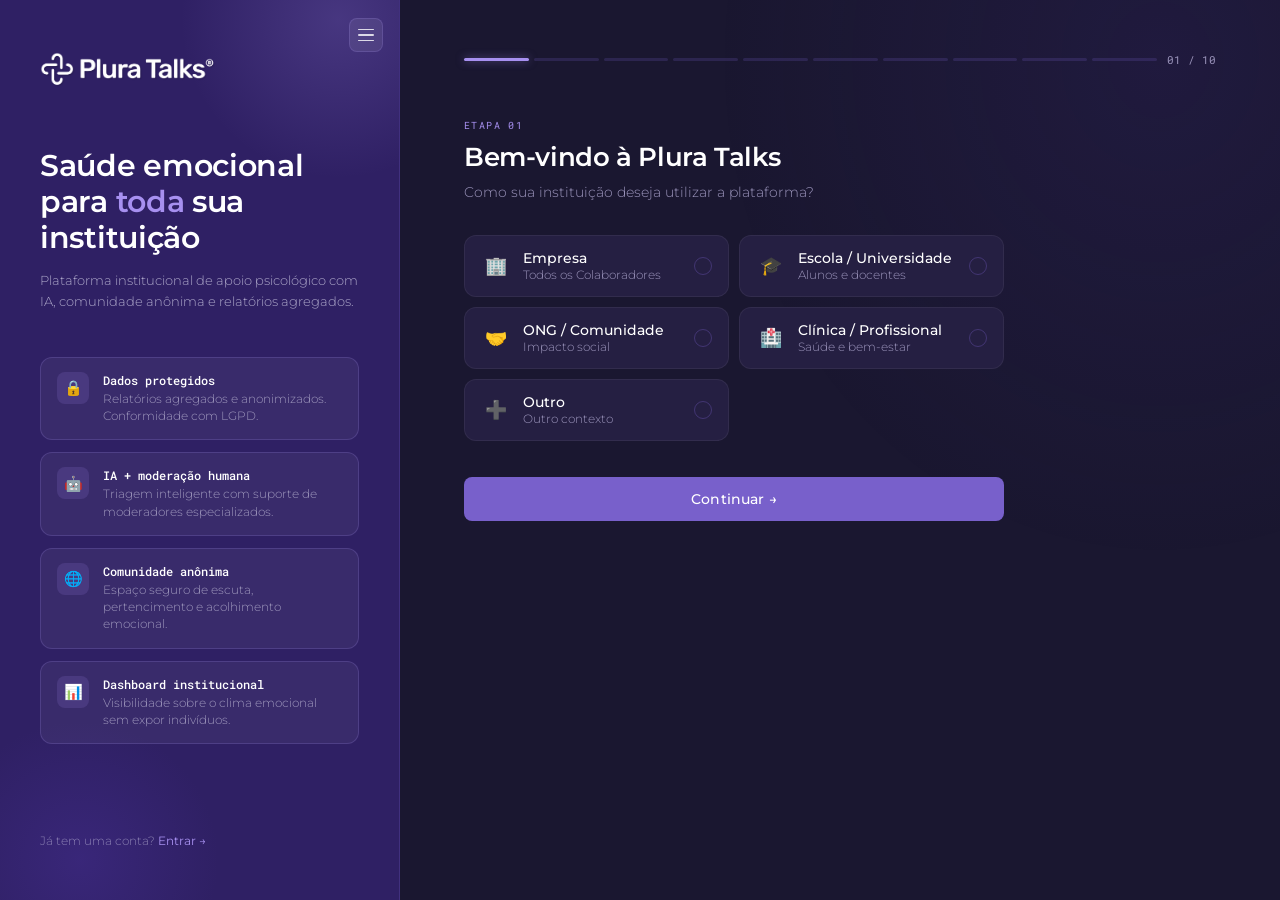
==== commit 25577cfd: "Fix broken JS caused by unclosed switchSectorTab function brace The function declaration was left wi" ====
--- a/index.html
+++ b/index.html
@@ -4662,7 +4662,8 @@
     document.body.style.overflow = 'hidden';
   }
 
-  function switchSectorTab(tab, btn) {
+  function switchSectorTab(tab, btn) {}
+
   function goToDashboard() {
     const dashNav = document.querySelector('.nav-item[onclick*="dashboard"]');
     setPage('dashboard', dashNav);
